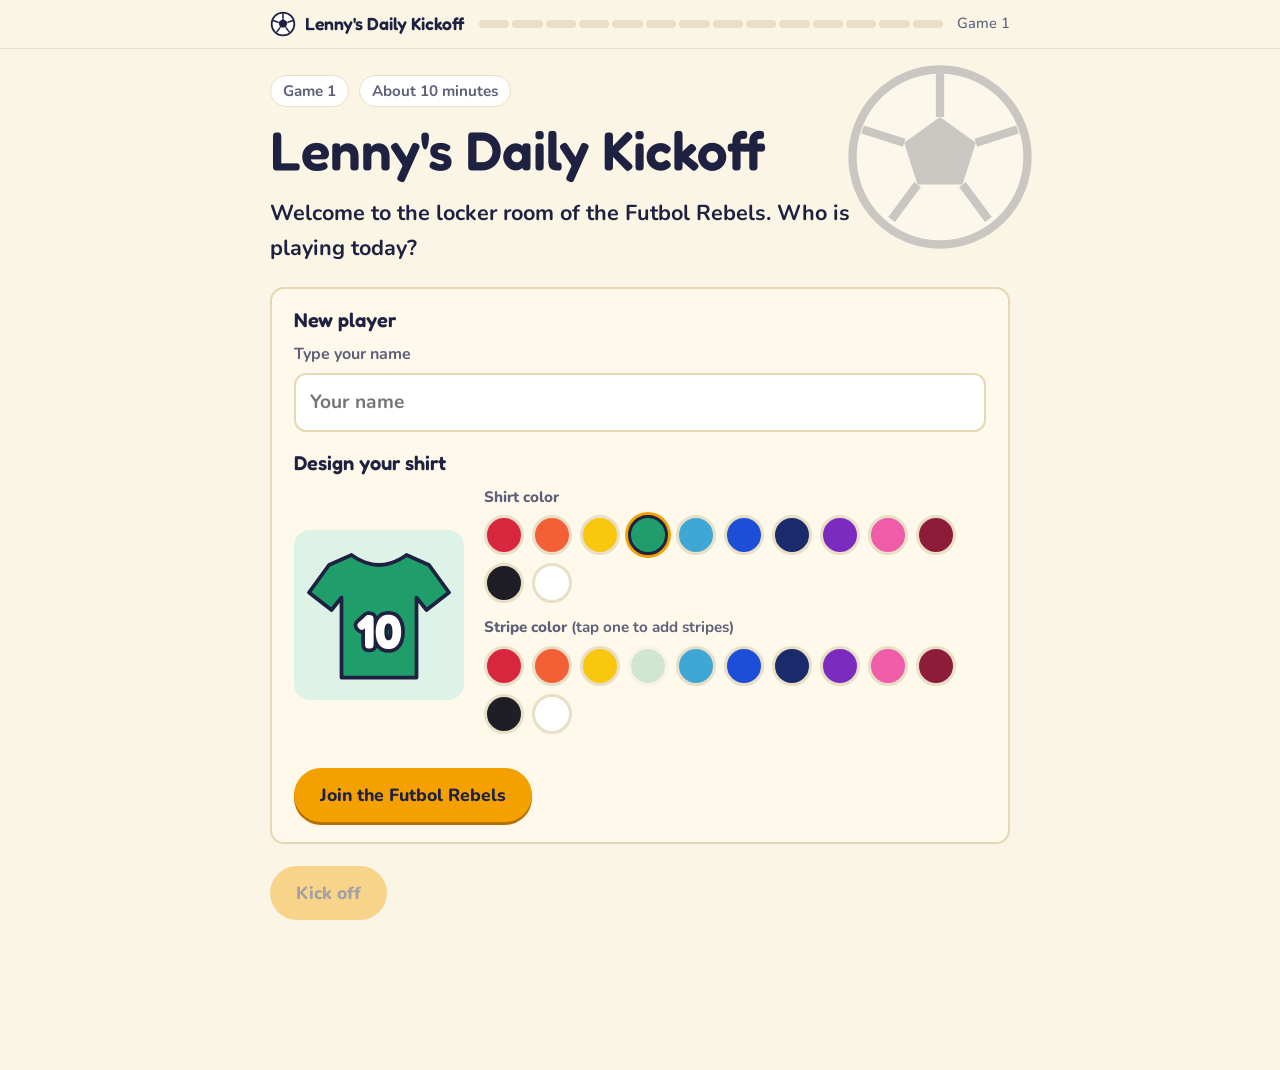
==== index.html @ 191c7d31 "Add Game 1 (The Great Elephant Test), the games list and the site address Co-Authored-By: Claude Fab" ====
<!DOCTYPE html>
<html lang="en">
<head>
<meta charset="utf-8">
<meta name="viewport" content="width=device-width, initial-scale=1">
<title>Lenny's Daily Kickoff #1 · The Great Elephant Test</title>
<!--
  Lenny's Daily Kickoff, Game #1.
  Built on The Daily Wow kit (https://github.com/raphacoh/daily-wow-kit), MIT License,
  Copyright (c) 2026 Raphael Cohen. The page engine (steps and progress, question renderer,
  tap-to-order task, number tasks, explain-it-back with a self-check fallback, results screen,
  password vault, points/levels/streak/badges, assistant chat and the AI backend switch) is
  adapted from template/edition-template.html: translated to English, left-to-right,
  one level, and reskinned for soccer.
-->
<link rel="preconnect" href="https://fonts.googleapis.com">
<link rel="stylesheet" href="https://fonts.googleapis.com/css2?family=Fredoka:wght@500;600;700&family=Nunito:wght@500;700;800&display=swap">
<style>
:root{
  --bg:#FBF5E6; --card:#FFFFFF; --card2:#FFF9EC; --ink:#1E2140; --muted:#5D6078;
  --sun:#F4A100; --sun-deep:#B86F00; --sun-soft:#FFE7B3;
  --nile:#167C8A; --nile-soft:#D6EEF1; --shadow:#6A4FB3; --shadow-soft:#E6DFF7;
  --sand:#E6D8B6; --line:#E9DFC6; --ok:#1F8A5B; --ok-soft:#DDF3E7; --bad:#C8452D; --bad-soft:#FBE3DE;
  --sky2:#EAF6FF; --pitch:#2E9E5B; --focus:#F4A100;
}
@media (prefers-color-scheme: dark){
  :root{
    --bg:#141930; --card:#1E2443; --card2:#252B4F; --ink:#F4EEDD; --muted:#B7BAD0;
    --sun:#FFB324; --sun-deep:#FFC757; --sun-soft:#4A3A12;
    --nile:#5BC7D4; --nile-soft:#173A44; --shadow:#B9A2F2; --shadow-soft:#302A52;
    --sand:#3B4268; --line:#343B62; --ok:#4FD08F; --ok-soft:#173A2C; --bad:#F2806F; --bad-soft:#4A2320;
    --sky2:#0F1B3A; --pitch:#3DBE74;
  }
}
*{box-sizing:border-box}
html{-webkit-text-size-adjust:100%}
body{margin:0;background:var(--bg);color:var(--ink);font-family:Nunito,"Trebuchet MS",Arial,sans-serif;font-size:19px;line-height:1.6;font-weight:500}
#app{overflow-x:hidden}
h1,h2,h3{font-family:Fredoka,Nunito,Arial,sans-serif;font-weight:600;line-height:1.15;text-wrap:balance;margin:0}
h1{font-size:clamp(2.2rem,7vw,3.4rem)}
h2{font-size:clamp(1.6rem,4.5vw,2.1rem)}
h3{font-size:1.25rem}
p{margin:0 0 1em}
.num{font-variant-numeric:tabular-nums}
.math{display:inline-block;font-variant-numeric:tabular-nums;white-space:nowrap;font-weight:800}
a{color:var(--nile)}
button{font:inherit;color:inherit;-webkit-tap-highlight-color:transparent}
button:focus-visible,input:focus-visible,textarea:focus-visible{outline:3px solid var(--focus);outline-offset:2px}
[hidden]{display:none!important}

/* top bar */
.topbar{position:sticky;top:0;z-index:10;background:color-mix(in srgb,var(--bg) 90%,transparent);backdrop-filter:blur(8px);border-bottom:1px solid var(--line)}
.topbar-in{max-width:780px;margin:0 auto;padding:10px 20px;display:flex;align-items:center;gap:14px}
.brand{display:flex;align-items:center;gap:9px;font-family:Fredoka,Nunito,sans-serif;font-weight:600;font-size:1.1rem;white-space:nowrap}
.brand svg{width:26px;height:26px;flex:none}
.progress{flex:1;display:grid;grid-template-columns:repeat(14,1fr);gap:3px}
.progress span{height:8px;border-radius:4px;background:var(--line);transition:background .3s}
.progress span.done{background:var(--pitch)}
.progress span.cur{background:var(--sun);box-shadow:0 0 0 2px var(--sun-soft)}
.who{font-size:.92rem;color:var(--muted);white-space:nowrap;display:flex;gap:7px;align-items:center}
.who b{color:var(--ink)}
.who .kit svg{display:block}
.statpill{display:inline-flex;align-items:center;gap:5px;background:var(--card);border:1px solid var(--line);border-radius:999px;padding:2px 9px;font-size:.85rem;white-space:nowrap;font-weight:800;color:var(--ink)}
.statpill svg{width:15px;height:15px}
@media (max-width:640px){.brand span.t{display:none}}

main{max-width:780px;margin:0 auto;padding:0 20px 130px}
.step{display:none;padding:26px 0 8px}
.step.shown{display:block;animation:rise .4s ease-out both}
@keyframes rise{from{opacity:.001;transform:translateY(12px)}to{opacity:1;transform:none}}
@media (prefers-reduced-motion:reduce){.step.shown{animation:none} *{transition:none!important}}

/* page marker */
.ch{display:flex;align-items:center;gap:10px;margin-bottom:10px;color:var(--muted);font-size:.95rem;font-weight:800;letter-spacing:.04em;text-transform:uppercase}
.ch .half{background:var(--ok-soft);color:var(--ok);border-radius:999px;padding:2px 12px;letter-spacing:.03em}
.ch .say{margin-left:auto}
.say{display:inline-flex;align-items:center;gap:7px;background:var(--card);border:2px solid var(--sand);border-radius:999px;padding:6px 14px;font-weight:800;font-size:.9rem;cursor:pointer;text-transform:none;letter-spacing:0;color:var(--ink)}
.say svg{width:18px;height:18px}
.say.on{border-color:var(--sun);background:var(--sun-soft)}

/* story */
.pic{border-radius:16px;overflow:hidden;border:2px solid var(--sand);margin:6px 0 18px;background:var(--sky2)}
.pic svg{display:block;width:100%;height:auto}
.story{font-size:1.5rem;line-height:1.55;font-weight:700;margin:0 0 .6em}
.story .big{font-family:Fredoka,Nunito,sans-serif;color:var(--sun-deep)}
.word{background:none;border:0;border-bottom:3px dotted var(--sun);padding:0;cursor:pointer;font-weight:inherit}
.nb{white-space:nowrap}
.defbox{display:none;background:var(--sun-soft);border-radius:12px;padding:10px 16px;margin:0 0 14px;font-size:1.05rem}
.defbox.show{display:block}
.lede{font-size:1.35rem;font-weight:700;max-width:30em;margin-top:14px}

/* hero */
.hero{position:relative}
.hero .deco{position:absolute;top:8px;right:-30px;width:200px;height:200px;opacity:.22;z-index:0;pointer-events:none}
.hero > *:not(.deco){position:relative;z-index:1}
.eyebrow{display:flex;gap:10px;align-items:center;color:var(--muted);font-size:.95rem;margin-bottom:12px;flex-wrap:wrap;font-weight:700}
.eyebrow .tag{background:var(--card);border:1px solid var(--line);border-radius:999px;padding:3px 12px}

/* cards & panels */
.panel{background:var(--card);border:1px solid var(--line);border-radius:14px;padding:20px 22px;margin:20px 0}
.panel.instrument{border:2px solid var(--sand);background:var(--card2)}
.panel h3{margin-bottom:10px}
.panel .cap{color:var(--muted);font-size:1rem;margin:0}
.aha{border-left:6px solid var(--sun);padding:6px 18px;margin:20px 0;font-size:1.15rem;font-weight:700}
.aha b{color:var(--sun-deep)}
.twocol{display:grid;grid-template-columns:1fr 1fr;gap:16px}
@media (max-width:640px){.twocol{grid-template-columns:1fr}}
.controls{display:flex;gap:14px;align-items:center;flex-wrap:wrap;margin-top:14px}
.controls label{display:flex;flex-direction:column;gap:6px;flex:1;min-width:180px;font-size:1rem;color:var(--muted);font-weight:700}
input[type=text],textarea{font:inherit;font-weight:700;padding:12px 14px;border:2px solid var(--sand);border-radius:12px;background:var(--card);color:var(--ink);width:100%;font-size:1.2rem}
input.numin{max-width:170px;text-align:center;font-family:Fredoka,Nunito,sans-serif;font-size:1.6rem;padding:8px 10px}
textarea{min-height:130px;resize:vertical;line-height:1.5}
.readout{font-size:1.05rem;background:var(--card);border:1px solid var(--line);border-radius:10px;padding:10px 14px;display:inline-flex;gap:8px;align-items:baseline;font-weight:700}
.readout b{font-family:Fredoka,Nunito,sans-serif;font-size:1.6rem;color:var(--sun-deep)}
.seg{display:inline-flex;border:2px solid var(--sand);border-radius:999px;overflow:hidden}
.seg button{background:transparent;border:0;padding:10px 18px;cursor:pointer;font-weight:800}
.seg button.on{background:var(--ink);color:var(--bg)}

.btn{display:inline-flex;align-items:center;gap:8px;background:var(--sun);color:#1E2140;border:0;border-radius:999px;padding:13px 26px;font-weight:800;font-size:1.1rem;cursor:pointer;box-shadow:0 3px 0 var(--sun-deep);transition:transform .08s}
.btn:active{transform:translateY(2px);box-shadow:0 1px 0 var(--sun-deep)}
.btn:disabled{opacity:.4;cursor:not-allowed;box-shadow:none}
.btn.ghost{background:transparent;color:var(--ink);border:2px solid var(--sand);box-shadow:none}
.btn.small{padding:9px 16px;font-size:1rem}
.next{margin:22px 0 12px;display:flex;gap:12px;align-items:center;flex-wrap:wrap}
.next .hintline{color:var(--muted);font-size:.95rem;font-weight:700}

/* players */
.tracks{display:grid;grid-template-columns:1fr 1fr;gap:14px;margin:14px 0}
@media (max-width:560px){.tracks{grid-template-columns:1fr}}
.track{border:3px solid var(--line);background:var(--card);border-radius:16px;padding:12px 16px;cursor:pointer;text-align:left;display:flex;gap:14px;align-items:center;transition:border-color .2s,transform .1s}
.track.on{border-color:var(--pitch)}
.track small{display:block;color:var(--muted);font-weight:700}
.kitlab{display:grid;grid-template-columns:170px 1fr;gap:20px;align-items:center}
@media (max-width:560px){.kitlab{grid-template-columns:1fr;justify-items:center}}
.kitprev{display:grid;place-items:center;background:var(--ok-soft);border-radius:16px;padding:10px}
.swatches{display:flex;gap:8px;flex-wrap:wrap;margin:6px 0 12px}
.sw{width:40px;height:40px;border-radius:50%;border:3px solid var(--line);cursor:pointer;padding:0}
.sw.on{border-color:var(--ink);box-shadow:0 0 0 3px var(--sun)}
.sw:disabled{opacity:.2;cursor:not-allowed}
.swhint{font-weight:700}
.swlabel{font-size:.95rem;color:var(--muted);font-weight:800}

/* quiz */
.q{margin:18px 0;padding:18px 20px;border:1px solid var(--line);border-radius:14px;background:var(--card)}
.q .qt{font-weight:800;font-size:1.2rem;margin-bottom:12px;line-height:1.4}
.q .opts{display:grid;gap:8px}
.q .opt{text-align:left;background:var(--card2);border:2px solid var(--line);border-radius:12px;padding:12px 14px;cursor:pointer;display:flex;gap:12px;align-items:center;font-weight:700;font-size:1.1rem}
.q .opt .k{width:30px;height:30px;border-radius:50%;border:2px solid var(--sand);display:grid;place-items:center;font-size:.9rem;flex:none;font-weight:800}
.q.locked .opt{cursor:default}
.q .opt:disabled{opacity:.75;cursor:default}
.q .opt.right{border-color:var(--ok);background:var(--ok-soft)} .q .opt.right .k{background:var(--ok);border-color:var(--ok);color:#fff}
.q .opt.wrong{border-color:var(--bad);background:var(--bad-soft)} .q .opt.wrong .k{background:var(--bad);border-color:var(--bad);color:#fff}
.fb{margin-top:12px;padding:12px 14px;border-radius:12px;background:var(--sun-soft);display:none;font-weight:700}
.fb.show{display:block}
.qc-label{font-size:.85rem;letter-spacing:.06em;color:var(--muted);margin-bottom:6px;font-weight:800;text-transform:uppercase}
.golden{border:2px dashed var(--sun);background:linear-gradient(180deg,var(--sun-soft),var(--card))}
.ninoSay{display:flex;gap:10px;align-items:flex-start}
.ninoSay .av{flex:none;line-height:0}
.board{display:flex;gap:8px;align-items:center;flex-wrap:wrap;margin:6px 0 4px}
.board .dot{width:34px;height:34px;border-radius:50%;border:3px solid var(--line);display:grid;place-items:center;font-weight:800;font-size:.9rem;color:var(--muted);background:var(--card)}
.board .dot.goal{background:var(--ok);border-color:var(--ok);color:#fff}
.board .dot.miss{background:var(--bad-soft);border-color:var(--bad);color:var(--bad)}
.board .dot.star{border-style:dashed;border-color:var(--sun)}
.board .dot.star.goal{background:var(--sun);border-style:solid;color:#1E2140}
.board .lbl{font-weight:800;color:var(--muted);font-size:.9rem;margin-right:4px}
.stack{font-family:Fredoka,Nunito,sans-serif;font-size:1.9rem;line-height:1.25;display:inline-grid;text-align:right;margin:4px 18px 4px 0;font-variant-numeric:tabular-nums}
.stack .bar{border-top:3px solid var(--ink);margin-top:2px;height:6px}

/* ordering */
.order{display:grid;gap:8px}
.order .card{background:var(--card2);border:2px solid var(--line);border-radius:12px;padding:12px 14px;cursor:pointer;display:flex;gap:12px;align-items:center;text-align:left;font-weight:700;font-size:1.1rem}
.order .card .n{width:32px;height:32px;border-radius:50%;background:var(--line);display:grid;place-items:center;font-weight:800;flex:none}
.order .card.picked{border-color:var(--sun);background:var(--sun-soft)} .order .card.picked .n{background:var(--sun);color:#1E2140}
.order .card.ok{border-color:var(--ok)} .order .card.ok .n{background:var(--ok);color:#fff}
.order .card.ko{border-color:var(--bad)} .order .card.ko .n{background:var(--bad);color:#fff}

/* results */
.score{display:flex;gap:22px;align-items:center;flex-wrap:wrap}
.ring{width:150px;height:150px;border-radius:50%;display:grid;place-items:center;background:conic-gradient(var(--pitch) calc(var(--p)*1%),var(--line) 0);position:relative;flex:none}
.ring::after{content:"";position:absolute;inset:14px;border-radius:50%;background:var(--card)}
.ring b{position:relative;z-index:1;font-family:Fredoka,Nunito,sans-serif;font-size:2.6rem;line-height:1;text-align:center}
.ring b small{display:block;font-size:.85rem;font-family:Nunito,sans-serif;color:var(--muted)}
.stars{font-size:1.7rem;letter-spacing:.1em;color:var(--sun)}
.stars .off{color:var(--line)}
.small{font-size:.95rem;color:var(--muted);font-weight:700}
details.src{margin-top:30px;color:var(--muted);font-size:.92rem}
details.src summary{cursor:pointer;font-weight:800}
.chk{display:flex;gap:12px;align-items:flex-start;margin:10px 0;cursor:pointer;font-weight:700}
.chk input{width:26px;height:26px;margin-top:2px;accent-color:var(--sun);flex:none}
.pill-ok{color:var(--ok);font-weight:800}
.pill-bad{color:var(--bad);font-weight:800}
.toast{position:fixed;bottom:22px;left:50%;transform:translateX(-50%);background:var(--ink);color:var(--bg);padding:10px 18px;border-radius:999px;opacity:0;transition:opacity .3s;pointer-events:none;z-index:40;font-weight:800}
.toast.show{opacity:1}

/* game layer */
.xpbar{height:12px;background:var(--line);border-radius:6px;overflow:hidden;margin-top:8px}
.xpbar i{display:block;height:100%;background:var(--pitch);width:0;transition:width 1s ease-out}
.badges{display:flex;gap:10px;flex-wrap:wrap;margin-top:10px}
.badge{display:inline-flex;align-items:center;gap:8px;background:var(--sun-soft);border-radius:999px;padding:6px 14px 6px 8px;font-weight:800}
.badge .dot{width:28px;height:28px;border-radius:50%;background:var(--sun);display:grid;place-items:center;color:#1E2140;font-family:Fredoka,sans-serif;font-size:.95rem}
.badge.new{outline:2px solid var(--sun)}
.vault{position:relative;border:3px dashed var(--sand);border-radius:16px;padding:22px;text-align:center;margin:22px 0;background:var(--card2)}
.vault.open{border-style:solid;border-color:var(--sun);background:linear-gradient(180deg,var(--sun-soft),var(--card2))}
.vault .lock{line-height:1}
.vault .lock svg{width:46px;height:46px}
.vault .pw{font-family:Fredoka,Nunito,sans-serif;font-weight:700;font-size:clamp(1.7rem,6vw,2.6rem);letter-spacing:.02em;color:var(--sun-deep);margin:8px 0 4px;user-select:all;-webkit-user-select:all}
.vault .todo{display:inline-block;text-align:left;margin-top:8px;font-weight:700}
.vault .todo span{display:block}
.vault .todo .ok{color:var(--ok)} .vault .todo .no{color:var(--bad)}

/* helper chat: El Nino */
.fab{position:fixed;right:18px;bottom:18px;z-index:30;display:flex;align-items:center;gap:10px;background:var(--ink);color:var(--bg);border:0;border-radius:999px;padding:8px 18px 8px 8px;font-weight:800;font-size:1rem;cursor:pointer;box-shadow:0 6px 20px rgba(0,0,0,.18)}
.fab .av{line-height:0}
.chat{position:fixed;right:14px;bottom:14px;z-index:31;width:min(430px,calc(100vw - 28px));height:min(620px,calc(100vh - 28px));background:var(--card);border:1px solid var(--line);border-radius:18px;box-shadow:0 14px 40px rgba(0,0,0,.22);display:none;flex-direction:column;overflow:hidden}
.chat.open{display:flex}
.chat header{display:flex;align-items:center;gap:12px;padding:12px 14px;background:var(--sun-soft);border-bottom:1px solid var(--line)}
.chat header .av{line-height:0;flex:none}
.chat header b{display:block;font-family:Fredoka,sans-serif;font-weight:600;font-size:1.15rem}
.chat header small{color:var(--muted);font-weight:700}
.chat header .x{margin-left:auto;background:transparent;border:0;font-size:1.7rem;cursor:pointer;color:var(--muted);line-height:1;padding:4px 10px}
.msgs{flex:1;overflow-y:auto;padding:14px;display:flex;flex-direction:column;gap:10px}
.msg{max-width:88%;padding:10px 14px;border-radius:14px;line-height:1.5;font-size:1.05rem;font-weight:700}
.msg.bot{background:var(--card2);border:1px solid var(--line);align-self:flex-start;border-top-left-radius:4px}
.msg.me{background:var(--ok-soft);align-self:flex-end;border-top-right-radius:4px}
.msg.sys{background:transparent;color:var(--muted);font-size:.92rem;align-self:center;text-align:center}
.chips{display:flex;gap:6px;flex-wrap:wrap;padding:0 14px 8px}
.chips button{background:var(--card);border:1px solid var(--sand);border-radius:999px;padding:6px 12px;font-size:.9rem;cursor:pointer;font-weight:700}
.composer{display:flex;gap:8px;padding:10px 12px;border-top:1px solid var(--line);align-items:flex-end}
.composer textarea{min-height:48px;max-height:120px;padding:10px 12px;border-radius:12px;resize:none;font-size:1.05rem}
.composer .send{background:var(--sun);border:0;border-radius:12px;width:48px;height:48px;cursor:pointer;display:grid;place-items:center;flex:none;box-shadow:0 2px 0 var(--sun-deep)}
.composer .send:disabled{opacity:.4;box-shadow:none}
.composer .send svg{width:22px;height:22px}
.typing{display:inline-flex;gap:4px;align-items:center}
.typing i{width:6px;height:6px;border-radius:50%;background:var(--muted);animation:blink 1.2s infinite}
.typing i:nth-child(2){animation-delay:.2s}.typing i:nth-child(3){animation-delay:.4s}
@keyframes blink{50%{opacity:.2}}
@media (max-width:640px){.fab span.lbl{display:none}.fab{padding:8px}}
.pop{animation:pop .35s ease-out both}
@keyframes pop{from{opacity:0;transform:translateY(-8px)}to{opacity:1;transform:none}}
</style>
</head>
<body>
<div id="app">
<header class="topbar"><div class="topbar-in">
  <div class="brand"><svg viewBox="0 0 24 24" aria-hidden="true"><circle cx="12" cy="12" r="10.5" fill="#fff" stroke="#1E2140" stroke-width="1.6"/><path d="M12 7.2l4.3 3.1-1.6 5h-5.4l-1.6-5z" fill="#1E2140"/><path d="M12 7.2V2M16.3 10.3l5-1.6M14.7 15.3l3.1 4.2M9.3 15.3l-3.1 4.2M7.7 10.3l-5-1.6" stroke="#1E2140" stroke-width="1.4"/></svg><span class="t">Lenny's Daily Kickoff</span></div>
  <div class="progress" id="progress" aria-hidden="true"></div>
  <div class="who" id="who">Game 1</div>
</div></header>

<main>

<!-- 0 · LOCKER ROOM (player and shirt) -->
<section class="step hero shown" data-step="0">
  <svg class="deco" viewBox="0 0 24 24" aria-hidden="true"><circle cx="12" cy="12" r="10.5" fill="#fff" stroke="#1E2140" stroke-width="1"/><path d="M12 7.2l4.3 3.1-1.6 5h-5.4l-1.6-5z" fill="#1E2140"/><path d="M12 7.2V2M16.3 10.3l5-1.6M14.7 15.3l3.1 4.2M9.3 15.3l-3.1 4.2M7.7 10.3l-5-1.6" stroke="#1E2140" stroke-width="1"/></svg>
  <div class="eyebrow"><span class="tag">Game 1</span><span class="tag">About 10 minutes</span></div>
  <h1>Lenny's Daily Kickoff</h1>
  <p class="lede">Welcome to the locker room of the <b>Futbol Rebels</b>. Who is playing today?</p>

  <div id="playerBox" hidden>
    <div class="tracks" id="playerList"></div>
    <button class="btn ghost small" id="addBtn" onclick="showNewPlayer()">Add a new player</button>
  </div>

  <div class="panel instrument" id="newPlayer" hidden>
    <h3>New player</h3>
    <div class="controls" style="margin-top:0">
      <label>Type your name
        <input type="text" id="pName" maxlength="14" autocomplete="off" autocapitalize="words" spellcheck="false" placeholder="Your name" data-enter="joinBtn">
      </label>
    </div>
    <h3 style="margin-top:20px">Design your shirt</h3>
    <div class="kitlab">
      <div class="kitprev" id="kitPrev"></div>
      <div>
        <div class="swlabel">Shirt color</div>
        <div class="swatches" id="swA"></div>
        <div class="swlabel">Stripe color <span class="swhint" id="swBHint"></span></div>
        <div class="swatches" id="swB"></div>
      </div>
    </div>
    <div class="next" style="margin-bottom:0">
      <button class="btn" id="joinBtn" onclick="createPlayer()">Join the Futbol Rebels</button>
      <span class="hintline" id="joinMsg"></span>
    </div>
  </div>

  <div class="next">
    <button class="btn" id="startBtn" disabled onclick="startGame()">Kick off</button>
  </div>
</section>

<!-- 1 · KICKOFF -->
<section class="step" data-step="1">
  <div class="ch"><span>Page 1 of 14</span><span class="half">Kickoff</span><button class="say" hidden onclick="sayPage(this)"></button></div>
  <h1>The Great Elephant Test</h1>
  <p class="lede story">A giant new bridge. A nervous city. And one man with a LOT of elephants. This really happened, right here in Brooklyn.</p>
  <div class="panel instrument">
    <h3>Before we start: take a guess!</h3>
    <p class="cap">How many elephants do you think walked across the Brooklyn Bridge in one night?</p>
    <div class="controls">
      <input class="numin" type="text" inputmode="numeric" pattern="[0-9]*" maxlength="4" id="guessIn" placeholder="?" aria-label="My guess" data-enter="guessBtn">
      <button class="btn small" id="guessBtn" onclick="lockGuess()">Lock in my guess</button>
    </div>
    <p class="cap" id="guessMsg" style="margin-top:12px"></p>
  </div>
  <div class="next"><button class="btn" id="next1" disabled onclick="next()">Next</button></div>
</section>

<!-- 2 -->
<section class="step" data-step="2">
  <div class="ch"><span>Page 2 of 14</span><span class="half">First half</span><button class="say" hidden onclick="sayPage(this)"></button></div>
  <div class="pic" data-scene="ferry"></div>
  <p class="story">A long time ago, there was NO bridge between Brooklyn and Manhattan. To cross the river, you had to take a boat. Every. Single. Time.</p>
  <div class="next"><button class="btn ghost small" onclick="back()">Back</button><button class="btn" onclick="next()">Next</button></div>
</section>

<!-- 3 -->
<section class="step" data-step="3">
  <div class="ch"><span>Page 3 of 14</span><span class="half">First half</span><button class="say" hidden onclick="sayPage(this)"></button></div>
  <div class="pic" data-scene="bridge"></div>
  <p class="story">So builders made the Brooklyn Bridge. It took 14 years! When it opened in 1883, it was the longest bridge of its kind in the whole world.</p>
  <div class="next"><button class="btn ghost small" onclick="back()">Back</button><button class="btn" onclick="next()">Next</button></div>
</section>

<!-- 4 · TOY: build a cable -->
<section class="step" data-step="4">
  <div class="ch"><span>Page 4 of 14</span><span class="half">First half</span><button class="say" hidden onclick="sayPage(this)"></button></div>
  <p class="story">Here is the trick. The road HANGS from four giant <span class="nb"><button class="word" data-def="Super thick ropes made of metal.">cables</button>.</span> Each cable is made of more than 5,000 thin steel wires squeezed together. One wire is wimpy. Thousands are mighty!</p>
  <div class="defbox"></div>
  <div class="panel instrument">
    <h3>Your turn: build a cable</h3>
    <p class="cap">Tap the button to squeeze in more wires. Count by thousands!</p>
    <div class="pic" id="cablePic" style="margin:12px 0 0"></div>
    <div class="controls">
      <button class="btn small" id="wireBtn" onclick="addWires()">Add 1,000 wires</button>
      <div class="readout">Wires: <b class="num" id="wireOut">1</b></div>
    </div>
    <p class="cap" id="wireMsg" style="margin-top:12px">One wire. Pretty wimpy.</p>
  </div>
  <div class="next"><button class="btn ghost small" onclick="back()">Back</button><button class="btn" id="next4" disabled onclick="next()">Next</button><span class="hintline" id="hint4">Build the cable first.</span></div>
</section>

<!-- 5 -->
<section class="step" data-step="5">
  <div class="ch"><span>Page 5 of 14</span><span class="half">First half</span><button class="say" hidden onclick="sayPage(this)"></button></div>
  <div class="pic" data-scene="worry"></div>
  <p class="story">But lots of people were nervous. The bridge was SO big and SO new. Would it really hold? Nobody wanted to find out the hard way.</p>
  <div class="next"><button class="btn ghost small" onclick="back()">Back</button><button class="btn" onclick="next()">Next</button></div>
</section>

<!-- 6 -->
<section class="step" data-step="6">
  <div class="ch"><span>Page 6 of 14</span><span class="half">First half</span><button class="say" hidden onclick="sayPage(this)"></button></div>
  <div class="pic" data-scene="barnum"></div>
  <p class="story">Then a <button class="word" data-def="A traveling show with acrobats and clowns. Back then, it had animals too.">circus</button> man named P. T. Barnum had a wild idea. He would show everyone the bridge was strong... by walking his elephants across it!</p>
  <div class="defbox"></div>
  <div class="next"><button class="btn ghost small" onclick="back()">Back</button><button class="btn" onclick="next()">Next</button></div>
</section>

<!-- 7 · HALFTIME RIDDLE -->
<section class="step" data-step="7">
  <div class="ch"><span>Page 7 of 14</span><span class="half">Halftime riddle</span><button class="say" hidden onclick="sayPage(this)"></button></div>
  <div class="panel instrument">
    <div class="ninoSay"><span class="av" data-nino="72"></span>
      <div><h3>Halftime! El Niño has a riddle for you.</h3>
      <p class="story" style="margin-top:8px">What is as big as an elephant, but weighs nothing at all?</p></div>
    </div>
    <div class="controls">
      <label>Type your answer
        <input type="text" id="riddleIn" maxlength="30" autocomplete="off" autocapitalize="off" spellcheck="false" placeholder="It is..." data-enter="riddleBtn">
      </label>
      <button class="btn small" id="riddleBtn" onclick="checkRiddle()">Check</button>
    </div>
    <div class="fb" id="riddleFb"></div>
  </div>
  <div class="next"><button class="btn ghost small" onclick="back()">Back</button><button class="btn" id="next7" disabled onclick="next()">Second half</button><span class="hintline" id="hint7">Try the riddle first.</span></div>
</section>

<!-- 8 -->
<section class="step" data-step="8">
  <div class="ch"><span>Page 8 of 14</span><span class="half">Second half</span><button class="say" hidden onclick="sayPage(this)"></button></div>
  <div class="pic" data-scene="parade"></div>
  <p class="story">One night in May 1884, the parade began. <span class="big">21 elephants and 17 camels</span> marched from Manhattan to Brooklyn. People stopped and stared.</p>
  <p class="aha" id="guessBack"></p>
  <div class="q">
    <div class="qc-label">Quick check · type it</div>
    <div class="qt">21 elephants and 17 camels. How many animals is that altogether?</div>
    <div class="controls" style="margin-top:0">
      <span class="math" style="font-size:1.5rem">21 + 17 =</span>
      <input class="numin" type="text" inputmode="numeric" pattern="[0-9]*" maxlength="4" id="qcIn" placeholder="?" aria-label="21 plus 17" data-enter="qcBtn">
      <button class="btn small" id="qcBtn" onclick="checkQC()">Check</button>
    </div>
    <div class="fb" id="qcFb"></div>
  </div>
  <div class="next"><button class="btn ghost small" onclick="back()">Back</button><button class="btn" id="next8" disabled onclick="next()">Next</button><span class="hintline" id="hint8">Answer the quick check first.</span></div>
</section>

<!-- 9 -->
<section class="step" data-step="9">
  <div class="ch"><span>Page 9 of 14</span><span class="half">Second half</span><button class="say" hidden onclick="sayPage(this)"></button></div>
  <div class="pic" data-scene="jumbo"></div>
  <p class="story">At the very back walked Jumbo, the most famous elephant in the world. He weighed more than 6 <span class="nb"><button class="word" data-def="A ton is 2,000 pounds. That is about as heavy as a small car.">tons</button>.</span> That is heavier than three cars!</p>
  <div class="defbox"></div>
  <div class="next"><button class="btn ghost small" onclick="back()">Back</button><button class="btn" onclick="next()">Next</button></div>
</section>

<!-- 10 · TOY: send the parade -->
<section class="step" data-step="10">
  <div class="ch"><span>Page 10 of 14</span><span class="half">Second half</span><button class="say" hidden onclick="sayPage(this)"></button></div>
  <p class="story">Your turn! Send the parade across the bridge. Keep your eye on the wobble meter.</p>
  <div class="panel instrument">
    <div class="pic" id="paradePic" style="margin:0"></div>
    <div class="controls">
      <button class="btn small" id="sendBtn" onclick="sendElephants()">Send 3 elephants</button>
      <div class="readout">On the bridge: <b class="num" id="sentOut">0</b></div>
      <div class="readout">Wobbles: <b class="num">0</b></div>
    </div>
    <p class="cap" id="sendMsg" style="margin-top:12px">Count by threes as they go: 3, 6, 9...</p>
  </div>
  <div class="next"><button class="btn ghost small" onclick="back()">Back</button><button class="btn" id="next10" disabled onclick="next()">Next</button><span class="hintline" id="hint10">Send all 21 elephants first.</span></div>
</section>

<!-- 11 -->
<section class="step" data-step="11">
  <div class="ch"><span>Page 11 of 14</span><span class="half">Second half</span><button class="say" hidden onclick="sayPage(this)"></button></div>
  <div class="pic" data-scene="cheer"></div>
  <p class="story">The bridge did not budge. People felt a lot better about crossing it. And Barnum? Now everybody was talking about his circus. Pretty sneaky.</p>
  <div class="next"><button class="btn ghost small" onclick="back()">Back</button><button class="btn" onclick="next()">Next</button></div>
</section>

<!-- 12 · SPOT IT -->
<section class="step" data-step="12">
  <div class="ch"><span>Page 12 of 14</span><span class="half">Second half</span><button class="say" hidden onclick="sayPage(this)"></button></div>
  <div class="pic" data-scene="today"></div>
  <p class="story"><span class="big">Spot it in Brooklyn!</span> Next time you see the Brooklyn Bridge, find the two stone towers and the cables swooping down. They have held up the road for more than 140 years.</p>
  <div class="panel"><p class="story" style="margin:0;font-size:1.25rem">Bonus fact: The first person to ride across was Emily Roebling, who helped build the bridge. She had a rooster on her lap!</p></div>
  <div class="next"><button class="btn ghost small" onclick="back()">Back</button><button class="btn" onclick="next()">To the penalty shootout</button></div>
</section>

<!-- 13 · PENALTY SHOOTOUT -->
<section class="step" data-step="13">
  <div class="ch"><span>Page 13 of 14</span><span class="half">Penalty shootout</span></div>
  <h2>Five shots. Take your time.</h2>
  <p>Miss one? You get a hint and one rebound. Then there is a Golden Goal for extra brave players.</p>
  <div class="board" id="board" aria-label="Scoreboard"></div>

  <div class="q" id="shot1"></div>
  <div class="q" id="shot2"></div>

  <div class="q" id="shot3">
    <div class="qc-label">Shot 3 of 5 · tap in order</div>
    <div class="qt">What happened first? Tap the cards in order, from first to last. (Tap a card again to undo.)</div>
    <div class="order" id="order"></div>
    <div class="controls" style="margin-top:12px">
      <button class="btn small" id="orderCheck" onclick="checkOrder()" disabled>Shoot!</button>
      <button class="btn small ghost" id="orderReset" onclick="resetOrder()">Start over</button>
    </div>
    <div class="fb" id="orderFb"></div>
  </div>

  <div class="q" id="shot4">
    <div class="qc-label">Shot 4 of 5 · type it</div>
    <div class="qt">The tower tops are about 276 feet above the water. The road is 135 feet above the water. How many feet higher are the tower tops than the road?</div>
    <div class="controls" style="margin-top:0">
      <span class="stack" aria-hidden="true"><span>276</span><span>&minus; 135</span><span class="bar"></span></span>
      <input class="numin" type="text" inputmode="numeric" pattern="[0-9]*" maxlength="5" id="mathIn" placeholder="?" aria-label="276 minus 135" data-enter="mathBtn">
      <button class="btn small" id="mathBtn" onclick="checkMath()">Shoot!</button>
    </div>
    <div class="fb" id="mathFb"></div>
  </div>

  <div class="q" id="shot5">
    <div class="qc-label">Shot 5 of 5 · type or talk</div>
    <div class="qt">You are the coach! Tell your team: How does the Brooklyn Bridge hold up the road? And why did the elephants walk across?</div>
    <textarea id="coachIn" placeholder="The road hangs from..." autocapitalize="sentences"></textarea>
    <p class="small" style="margin:8px 0 0">Tip: want to talk instead of type? Tap the microphone on the iPad keyboard.</p>
    <div class="controls"><button class="btn small" id="coachBtn" onclick="gradeCoach()">Send it to El Niño</button></div>
    <div class="fb" id="coachFb"></div>
  </div>

  <div class="q golden" id="golden">
    <div class="qc-label">Golden Goal · extra hard · you can skip it</div>
    <div class="qt">Jumbo weighed about 6 tons. Imagine 6 elephants as heavy as Jumbo. How many tons is that altogether?</div>
    <div class="controls" style="margin-top:0">
      <span class="math" style="font-size:1.6rem">6 &times; 6 =</span>
      <input class="numin" type="text" inputmode="numeric" pattern="[0-9]*" maxlength="4" id="goldIn" placeholder="?" aria-label="6 times 6" data-enter="goldBtn">
      <button class="btn small" id="goldBtn" onclick="checkGolden()">Shoot!</button>
    </div>
    <div class="fb" id="goldFb"></div>
  </div>

  <div class="next"><button class="btn ghost small" onclick="back()">Back to the story</button><button class="btn" id="finishBtn" onclick="finish()">Final whistle</button></div>
</section>

<!-- 14 · FINAL WHISTLE -->
<section class="step" data-step="14">
  <div class="ch"><span>Page 14 of 14</span><span class="half">Final whistle</span></div>
  <h2 id="resTitle">Full time!</h2>
  <div class="panel">
    <div class="score">
      <div class="ring" id="ring" style="--p:0"><b><span class="num" id="ringTxt">0</span><small>goals today</small></b></div>
      <div style="flex:1;min-width:220px">
        <p id="resLine" style="font-size:1.2rem;font-weight:800;margin-bottom:.4em"></p>
        <p class="small" id="resDetail" style="margin:0"></p>
      </div>
    </div>
  </div>

  <div class="vault" id="vault">
    <div class="lock" id="vaultLock" aria-hidden="true"></div>
    <h3 id="vaultTitle">Today's secret passcode</h3>
    <div id="vaultBody"></div>
  </div>

  <div class="twocol">
    <div class="panel">
      <h3>My league</h3>
      <p style="margin:0;font-weight:800" id="leagueLine"></p>
      <div class="xpbar"><i id="leagueBar"></i></div>
      <p class="small" id="leagueNext" style="margin:6px 0 0"></p>
    </div>
    <div class="panel">
      <h3>My streak</h3>
      <p style="margin:0;font-weight:800" id="streakLine"></p>
      <p class="small" id="streakNext" style="margin:6px 0 0"></p>
    </div>
  </div>

  <div class="panel">
    <h3>Badges I won today</h3>
    <div class="badges" id="badges"></div>
    <p class="small" id="badgeNone" style="margin:8px 0 0"></p>
  </div>

  <div class="panel">
    <h3>My guess and the real number</h3>
    <p id="resGuess" style="margin:0;font-weight:700"></p>
  </div>

  <div class="panel">
    <h3>3 things to tell at dinner</h3>
    <p style="margin:0;font-weight:700">1. 21 elephants and 17 camels once walked across the Brooklyn Bridge to show it was strong.<br>
    2. The road hangs from four cables, and each cable has more than 5,000 steel wires.<br>
    3. The first person to ride across was Emily Roebling. She had a rooster on her lap!</p>
  </div>

  <div class="controls">
    <button class="btn" onclick="copyResults()">Copy my result for Dad</button>
    <button class="btn ghost small" onclick="goTo(13)">Back to the shootout</button>
    <button class="btn ghost small" onclick="restart()">Play again</button>
  </div>

  <details class="src"><summary>For grown-ups: sources and accuracy</summary>
    <p style="margin-top:10px">The parade took place on the night of May 17, 1884, about a year after the bridge opened on May 24, 1883. Contemporary reports list 21 elephants, 7 camels and 10 dromedaries, which later accounts shorten to 17 camels. Most accounts put Jumbo at the rear of the line; a few say he led it. Jumbo's weight is usually given as 6 to 6.5 tons.</p>
    <p>The story leaves out why New Yorkers were nervous: a week after the opening, a rumor that the bridge was collapsing caused a crowd panic on the stairs and 12 people died. Barnum had offered the elephant walk before the opening and was turned down; the 1884 walk was also publicity for his circus.</p>
    <p>Numbers used: construction 1869 to 1883 (14 years); tower tops 276.5 feet above high water and 135 feet of clearance at mid-span (the shot uses 276 and 135); four main cables, about 15.75 inches thick, each with more than 5,000 wires (5,434 is the usual count, and sources vary). The cables were designed to be about six times stronger than needed, later judged closer to four times because a supplier slipped in poor wire. The cable toy shows the idea, not real strength figures.</p>
    <p>Sources: <a href="https://www.history.com/articles/brooklyn-bridge-elephant-procession-p-t-barnum-jumbo-1884" target="_blank" rel="noopener">History.com on the elephant walk</a>; <a href="https://www.bkwaterfronthistory.org/?p=88" target="_blank" rel="noopener">Brooklyn Waterfront History</a>; <a href="https://www.asce.org/about-civil-engineering/history-and-heritage/historic-landmarks/brooklyn-bridge" target="_blank" rel="noopener">American Society of Civil Engineers</a>; <a href="https://en.wikipedia.org/wiki/Jumbo" target="_blank" rel="noopener">Wikipedia on Jumbo</a>; <a href="https://savingplaces.org/stories/emily-warren-roebling-cornerstone-construction-brooklyn-bridge" target="_blank" rel="noopener">National Trust on Emily Roebling</a>.</p>
    <p>Progress (players, goals, streaks) is saved in this browser on this device.</p>
  </details>
</section>

</main>

<button class="fab" id="fab" hidden onclick="openChat()" aria-label="Ask El Niño"><span class="av" data-nino="38"></span><span class="lbl">Stuck? Ask El Niño</span></button>
<section class="chat" id="chat" aria-label="Chat with El Niño">
  <header>
    <span class="av" data-nino="44"></span>
    <div><b>El Niño</b><small>Number-one helper of the Futbol Rebels</small></div>
    <button class="x" onclick="closeChat()" aria-label="Close">&times;</button>
  </header>
  <div class="msgs" id="msgs"></div>
  <div class="chips" id="chips"></div>
  <div class="composer">
    <textarea id="chatIn" rows="1" placeholder="Ask me anything about today's story"></textarea>
    <button class="send" id="chatSend" onclick="sendChat()" aria-label="Send"><svg viewBox="0 0 24 24" fill="none" stroke="#1E2140" stroke-width="2.4" stroke-linecap="round" stroke-linejoin="round"><path d="M4 12h15M13 6l6 6-6 6"/></svg></button>
  </div>
</section>
</div>
<div class="toast" id="toast"></div>

<script>
/* ---------- edition data ---------- */
const EDITION = { n:1, code:'LDK-001', date:'2026-11-16', week:'2026-W47', title:'The Great Elephant Test' };
const CLUB = 'Futbol Rebels';
const PW_ENC = 'c3RuYWhwZWxFIGduaWVvdHBpVCBlbk8teXRuZXdU'; // base64 of the reversed passcode (same scheme as the kit)
const REAL_ELEPHANTS = 21;
const PAGES = 14;
const LEAGUES = [[0,'Bed-Stuy Block League'],[25,'Brooklyn League'],[75,'New York City League'],[150,'New York State League'],[300,'USA League'],[500,'World League'],[800,'Legends League']];
const STREAK_BADGES = {3:'Hat Trick',7:'Captain',14:'Unbeaten Run',30:'MVP'};
const IN_CLAUDE = !!(window.claude && typeof window.claude.use==='function');   // opened inside Claude vs. a plain web page

/* ---------- state ---------- */
const S = { pid:null, step:0, guess:null, wires:1, sent:0, riddle:{tries:0,done:false,ok:false}, qc:{tries:0,done:false},
  shots:{}, order:[], orderLocked:false, coach:{graded:false,stars:0,text:'',offTopic:0}, golden:{tries:0,done:false,ok:false}, result:null, game:null };
const $ = id => document.getElementById(id);
const fmt = n => Math.round(n).toLocaleString('en-US');
function esc(s){ return String(s==null?'':s).replace(/[&<>"]/g,c=>({'&':'&amp;','<':'&lt;','>':'&gt;','"':'&quot;'}[c])); }
function decodePw(){ try{ return decodeURIComponent(escape(atob(PW_ENC))).split('').reverse().join(''); }catch(e){ return '?'; } }
function leagueFor(goals){ let i=0; LEAGUES.forEach((l,k)=>{ if(goals>=l[0]) i=k; }); return { i, name:LEAGUES[i][1], at:LEAGUES[i][0], next: LEAGUES[i+1]||null }; }
function toast(msg){ const t=$('toast'); t.textContent=msg; t.classList.add('show'); setTimeout(()=>t.classList.remove('show'),2400); }

/* ---------- saved players (this browser, this device) ---------- */
const Store = { mem:{},
  get(k){ try{ const v=localStorage.getItem(k); if(v) return JSON.parse(v); }catch(e){} return this.mem[k]||null; },
  set(k,v){ this.mem[k]=v; try{ localStorage.setItem(k, JSON.stringify(v)); }catch(e){} } };
let DB = Store.get('ldk-v1') || { players:{}, order:[] };
if(!DB.players||!DB.order) DB = { players:{}, order:[] };
const P = () => DB.players[S.pid];
function saveDB(){ Store.set('ldk-v1', DB); }

/* ---------- art: shirt, helper, ball ---------- */
const PALETTE = [['Red','#D7263D'],['Orange','#F46036'],['Yellow','#F9C80E'],['Green','#1F9D6B'],['Sky blue','#3FA7D6'],['Blue','#1D4ED8'],['Navy','#1B2A6B'],['Purple','#7B2CBF'],['Pink','#EF5DA8'],['Maroon','#8C1C3A'],['Black','#1E1E24'],['White','#FFFFFF']];
let uid=0;
function shirt(kit, size){
  const id='sh'+(++uid), path='M38 12 L20 20 L4 42 L22 56 L30 46 L30 110 L90 110 L90 46 L98 56 L116 42 L100 20 L82 12 Q60 28 38 12 Z';
  const stripes = kit.style==='stripes' ? [6,30,54,78,102].map(x=>'<rect x="'+x+'" y="0" width="12" height="120" fill="'+kit.c2+'"/>').join('') : '';
  return '<svg viewBox="0 0 120 120" width="'+size+'" height="'+size+'" aria-hidden="true"><defs><clipPath id="'+id+'"><path d="'+path+'"/></clipPath></defs><g clip-path="url(#'+id+')"><rect width="120" height="120" fill="'+kit.c1+'"/>'+stripes+'</g><path d="'+path+'" fill="none" stroke="#1E2140" stroke-width="3" stroke-linejoin="round"/><text x="60" y="86" text-anchor="middle" font-family="Fredoka,Arial,sans-serif" font-weight="700" font-size="38" fill="#fff" stroke="#1E2140" stroke-width="6" paint-order="stroke" stroke-linejoin="round">10</text></svg>';
}
/* El Nino: an original helper character */
function nino(size){
  return '<svg viewBox="0 0 64 64" width="'+size+'" height="'+size+'" aria-hidden="true"><circle cx="32" cy="32" r="31" fill="#CDEFD9"/><path d="M11 64c0-12 9-18 21-18s21 6 21 18z" fill="#F9C80E"/><path d="M26 47l6 7 6-7" fill="none" stroke="#1E2140" stroke-width="2" stroke-linejoin="round"/><circle cx="32" cy="29" r="15" fill="#E9B48A"/><path d="M17 27c-1-11 6-18 15-18s16 7 15 18l-4-6-4 4-4-5-3 5-4-5-4 5-3-4z" fill="#2B2B33"/><rect x="16.5" y="24" width="31" height="5" rx="2.5" fill="#E4572E"/><circle cx="26.5" cy="33.5" r="1.9" fill="#1E2140"/><circle cx="37.5" cy="33.5" r="1.9" fill="#1E2140"/><path d="M26 38.5q6 5 12 0" fill="none" stroke="#1E2140" stroke-width="2" stroke-linecap="round"/></svg>';
}
function ninoSay(html){ return '<span class="ninoSay"><span class="av">'+nino(36)+'</span><span>'+html+'</span></span>'; }
const BALL = '<svg viewBox="0 0 24 24" aria-hidden="true"><circle cx="12" cy="12" r="10" fill="#fff" stroke="#1E2140" stroke-width="2"/><path d="M12 7.5l4 2.9-1.5 4.7h-5L8 10.4z" fill="#1E2140"/></svg>';
const SPEAKER = '<svg viewBox="0 0 24 24" fill="none" stroke="currentColor" stroke-width="2.2" stroke-linecap="round" stroke-linejoin="round" aria-hidden="true"><path d="M4 9h3l5-4v14l-5-4H4z" fill="currentColor"/><path d="M16 9a4 4 0 0 1 0 6M18.5 6.5a8 8 0 0 1 0 11"/></svg>';
const LOCK_SHUT = '<svg viewBox="0 0 24 24" fill="none" stroke="currentColor" stroke-width="2" stroke-linecap="round" stroke-linejoin="round" aria-hidden="true"><rect x="5" y="11" width="14" height="10" rx="2"/><path d="M8 11V8a4 4 0 0 1 8 0v3"/></svg>';
const LOCK_OPEN = '<svg viewBox="0 0 24 24" fill="none" stroke="currentColor" stroke-width="2" stroke-linecap="round" stroke-linejoin="round" aria-hidden="true"><rect x="5" y="11" width="14" height="10" rx="2"/><path d="M8 11V8a4 4 0 0 1 7.5-2"/></svg>';

/* ---------- art: scenes ---------- */
const FONT = 'font-family="Nunito,Arial,sans-serif" font-weight="800"';
function frame(inner, night){
  const id='sky'+(++uid), c = night ? ['#0E1838','#2A3A74'] : ['#BFE3FA','#EEF8FF'];
  return '<svg viewBox="0 0 640 300" role="img"><defs><linearGradient id="'+id+'" x1="0" y1="0" x2="0" y2="1"><stop offset="0" stop-color="'+c[0]+'"/><stop offset="1" stop-color="'+c[1]+'"/></linearGradient></defs><rect width="640" height="300" fill="url(#'+id+')"/>'+inner+'</svg>';
}
function nightSky(){ return [[40,30],[100,74],[150,24],[250,46],[310,22],[372,58],[500,34],[604,80],[280,96],[470,100],[30,110]].map(p=>'<circle cx="'+p[0]+'" cy="'+p[1]+'" r="1.9" fill="#FFF6C9"/>').join('')+'<circle cx="566" cy="50" r="22" fill="#FFF3B8"/>'; }
function sun(){ return '<circle cx="570" cy="52" r="26" fill="#FFD34D"/>'; }
function elephant(x, y, s, o){
  o=o||{}; const f=o.fill||'#9AA3B5', d=o.dark||'#7A8498';
  return '<g'+(o.cls?' class="'+o.cls+'"':'')+'><g transform="translate('+x+','+(y-70*s)+') scale('+s+')">'
    +'<path d="M13 28q-8 6-5 16" fill="none" stroke="'+d+'" stroke-width="3" stroke-linecap="round"/>'
    +'<rect x="20" y="44" width="11" height="26" rx="4" fill="'+d+'"/><rect x="52" y="44" width="11" height="26" rx="4" fill="'+d+'"/>'
    +'<ellipse cx="45" cy="32" rx="32" ry="22" fill="'+f+'"/>'
    +'<rect x="33" y="46" width="11" height="24" rx="4" fill="'+f+'"/><rect x="64" y="46" width="11" height="24" rx="4" fill="'+f+'"/>'
    +'<circle cx="80" cy="26" r="16" fill="'+f+'"/>'
    +'<path d="M91 30q11 6 5 27" fill="none" stroke="'+f+'" stroke-width="8" stroke-linecap="round"/>'
    +'<ellipse cx="70" cy="25" rx="9" ry="14" fill="'+d+'"/>'
    +'<circle cx="85" cy="22" r="2.3" fill="#1E2140"/>'
    +'<path d="M88 36q5 5 10 2" fill="none" stroke="#fff" stroke-width="3" stroke-linecap="round"/></g></g>';
}
function camel(x, y, s){
  return '<g transform="translate('+x+','+(y-70*s)+') scale('+s+')"><rect x="18" y="40" width="8" height="30" rx="3" fill="#B98A4E"/><rect x="60" y="40" width="8" height="30" rx="3" fill="#B98A4E"/><ellipse cx="45" cy="36" rx="30" ry="14" fill="#D9AC6A"/><circle cx="36" cy="24" r="11" fill="#D9AC6A"/><circle cx="56" cy="24" r="11" fill="#D9AC6A"/><rect x="28" y="42" width="8" height="28" rx="3" fill="#D9AC6A"/><rect x="50" y="42" width="8" height="28" rx="3" fill="#D9AC6A"/><path d="M72 34Q84 30 84 10" fill="none" stroke="#D9AC6A" stroke-width="9" stroke-linecap="round"/><ellipse cx="88" cy="9" rx="9" ry="6" fill="#D9AC6A"/><circle cx="91" cy="7" r="1.7" fill="#1E2140"/></g>';
}
function person(x, y, color, up, q){
  return '<g><rect x="'+(x-7)+'" y="'+(y-22)+'" width="14" height="22" rx="5" fill="'+color+'"/><circle cx="'+x+'" cy="'+(y-30)+'" r="8" fill="#F1C9A5"/>'
    +(up?'<path d="M'+(x-6)+' '+(y-18)+'l-8 -14M'+(x+6)+' '+(y-18)+'l8 -14" stroke="'+color+'" stroke-width="4" stroke-linecap="round"/>':'')
    +(q?'<text x="'+(x+12)+'" y="'+(y-42)+'" font-size="22" fill="#C8452D" '+FONT+'>?</text>':'')+'</g>';
}
function shores(night, waterTop){
  const wt=waterTop||236, land=night?'#57566A':'#CDBB93', water=night?'#17335F':'#4A9BD1', txt=night?'#F4EEDD':'#1E2140';
  return '<rect y="'+wt+'" width="640" height="'+(300-wt)+'" fill="'+water+'"/>'
    +'<path d="M150 '+(wt+22)+'q12 -7 24 0t24 0M300 '+(wt+40)+'q12 -7 24 0t24 0M430 '+(wt+24)+'q12 -7 24 0t24 0" fill="none" stroke="#fff" stroke-width="2" opacity=".45"/>'
    +'<rect x="0" y="'+(wt-14)+'" width="108" height="'+(300-wt+14)+'" fill="'+land+'"/><rect x="532" y="'+(wt-14)+'" width="108" height="'+(300-wt+14)+'" fill="'+land+'"/>'
    +'<text x="54" y="286" text-anchor="middle" font-size="15" fill="'+txt+'" '+FONT+'>Manhattan</text><text x="586" y="286" text-anchor="middle" font-size="15" fill="'+txt+'" '+FONT+'>Brooklyn</text>';
}
function skyline(x0, hs, color){ let s='', x=x0; hs.forEach(h=>{ s+='<rect x="'+x+'" y="'+(222-h)+'" width="20" height="'+h+'" fill="'+color+'"/>'; x+=23; }); return s; }
function bridge(night){
  const stone=night?'#9C8C78':'#BBA689', dark=night?'#6E6252':'#8E7B62', cable=night?'#C9CEE0':'#4A4F63';
  const cy=t=>(1-t)*(1-t)*78+2*t*(1-t)*310+t*t*78;
  let s='';
  for(let x=212;x<=428;x+=12){ const t=(x-200)/240; s+='<line x1="'+x+'" y1="'+cy(t).toFixed(1)+'" x2="'+x+'" y2="199" stroke="'+cable+'" stroke-width="1"/>'; }
  for(let t=0.12;t<0.95;t+=0.11){ const xl=(1-t)*(1-t)*200+2*t*(1-t)*110+t*t*0, yl=(1-t)*(1-t)*78+2*t*(1-t)*176+t*t*198; s+='<line x1="'+xl.toFixed(1)+'" y1="'+yl.toFixed(1)+'" x2="'+xl.toFixed(1)+'" y2="199" stroke="'+cable+'" stroke-width="1"/><line x1="'+(640-xl).toFixed(1)+'" y1="'+yl.toFixed(1)+'" x2="'+(640-xl).toFixed(1)+'" y2="199" stroke="'+cable+'" stroke-width="1"/>'; }
  s+='<path d="M0 198Q110 176 200 78Q320 310 440 78Q530 176 640 198" fill="none" stroke="'+cable+'" stroke-width="4" stroke-linejoin="round"/>';
  [200,440].forEach(x=>{
    s+='<rect x="'+(x-19)+'" y="66" width="38" height="186" fill="'+stone+'"/><rect x="'+(x-23)+'" y="60" width="46" height="10" rx="2" fill="'+stone+'"/>';
    [-13,3].forEach(dx=>{ const a=x+dx; s+='<path d="M'+a+' 196V128q5 -16 10 0V196z" fill="'+dark+'"/>'; });
  });
  s+='<rect x="0" y="198" width="640" height="9" fill="'+(night?'#3B3447':'#5B4B3A')+'"/>';
  return s;
}
const SCENES = {
  ferry(){
    return frame(sun()
      +'<rect y="196" width="640" height="104" fill="#4A9BD1"/><path d="M160 226q12 -7 24 0t24 0M410 250q12 -7 24 0t24 0M250 270q12 -7 24 0t24 0" fill="none" stroke="#fff" stroke-width="2" opacity=".5"/>'
      +skyline(6,[46,70,40,58,34],'#9E96A8')+'<rect x="0" y="180" width="124" height="120" fill="#CDBB93"/>'
      +'<g transform="translate(516,0)">'+skyline(6,[30,44,26,38,22],'#B49A84')+'</g><rect x="516" y="180" width="124" height="120" fill="#CDBB93"/>'
      +'<text x="62" y="286" text-anchor="middle" font-size="15" fill="#1E2140" '+FONT+'>Manhattan</text><text x="578" y="286" text-anchor="middle" font-size="15" fill="#1E2140" '+FONT+'>Brooklyn</text>'
      +'<path d="M136 244H500" stroke="#fff" stroke-width="3" stroke-dasharray="9 11" opacity=".85"/>'
      +'<g transform="translate(262,186)"><circle cx="66" cy="-22" r="7" fill="#fff" opacity=".85"/><circle cx="80" cy="-34" r="10" fill="#fff" opacity=".7"/><rect x="56" y="-14" width="11" height="20" fill="#1E2140"/><rect x="18" y="4" width="76" height="18" rx="3" fill="#FFF6E0"/><rect x="26" y="9" width="9" height="8" fill="#4A9BD1"/><rect x="42" y="9" width="9" height="8" fill="#4A9BD1"/><rect x="58" y="9" width="9" height="8" fill="#4A9BD1"/><rect x="74" y="9" width="9" height="8" fill="#4A9BD1"/><path d="M0 22h114l-14 22H12z" fill="#8A3F2B"/></g>');
  },
  bridge(){
    return frame(sun()+skyline(4,[52,78,44,60],'#A9A2B5')+shores(false)+bridge(false)
      +'<g transform="translate(288,18)"><rect width="64" height="30" rx="8" fill="#1E2140"/><text x="32" y="22" text-anchor="middle" font-size="20" fill="#fff" '+FONT+'>1883</text></g>');
  },
  worry(){
    return frame('<circle cx="560" cy="50" r="24" fill="#FFE08A"/>'+shores(false)+bridge(false)
      +person(26,222,'#C8452D',false,true)+person(56,222,'#167C8A',false,true)+person(86,222,'#6A4FB3',false,true)
      +'<g transform="translate(250,20)"><rect width="140" height="34" rx="10" fill="#fff" stroke="#1E2140" stroke-width="2"/><text x="70" y="24" text-anchor="middle" font-size="18" fill="#1E2140" '+FONT+'>Is it strong?</text></g>');
  },
  barnum(){
    let tent='<path d="M70 110L170 40L270 110z" fill="#D7263D"/><path d="M130 68L170 40L210 68z" fill="#fff"/><rect x="80" y="110" width="180" height="120" fill="#fff"/>';
    for(let x=80;x<260;x+=40) tent+='<rect x="'+x+'" y="110" width="20" height="120" fill="#D7263D"/>';
    tent+='<path d="M150 230v-60q20 -22 40 0v60z" fill="#1E2140"/><path d="M170 40V18l22 8-22 8" fill="#F4A100" stroke="#1E2140" stroke-width="2" stroke-linejoin="round"/>';
    return frame('<rect y="230" width="640" height="70" fill="#8FCB7A"/>'+tent
      +'<g><rect x="322" y="176" width="26" height="54" rx="8" fill="#6A4FB3"/><circle cx="335" cy="160" r="13" fill="#F1C9A5"/><rect x="321" y="143" width="28" height="6" rx="2" fill="#1E2140"/><rect x="326" y="118" width="18" height="27" rx="2" fill="#1E2140"/><path d="M345 190l22 -22" stroke="#6A4FB3" stroke-width="7" stroke-linecap="round"/></g>'
      +'<g transform="translate(372,54)"><ellipse cx="62" cy="34" rx="62" ry="34" fill="#fff" stroke="#1E2140" stroke-width="2"/><circle cx="6" cy="78" r="8" fill="#fff" stroke="#1E2140" stroke-width="2"/><circle cx="-10" cy="96" r="5" fill="#fff" stroke="#1E2140" stroke-width="2"/><path d="M22 44Q62 4 102 44" fill="none" stroke="#4A4F63" stroke-width="3"/><rect x="18" y="44" width="88" height="5" fill="#5B4B3A"/><rect x="40" y="18" width="7" height="34" fill="#BBA689"/><rect x="77" y="18" width="7" height="34" fill="#BBA689"/></g>'
      +elephant(430,232,1.25));
  },
  parade(){
    let a='';
    for(let i=0;i<6;i++) a+=camel(540-i*30,199,0.26);
    for(let i=0;i<8;i++) a+=elephant(352-i*30,199,0.26,{fill:'#C3CADB',dark:'#9AA3B8'});
    a+=elephant(86,199,0.4,{fill:'#C3CADB',dark:'#9AA3B8'});
    return frame(nightSky()+shores(true)+bridge(true)+a, true);
  },
  jumbo(){
    const car=(x,c)=>'<g transform="translate('+x+',0)"><path d="M14 196q4 -22 26 -22h34q20 0 28 22z" fill="'+c+'"/><rect x="0" y="194" width="124" height="26" rx="10" fill="'+c+'"/><rect x="34" y="180" width="24" height="14" rx="3" fill="#EAF6FF"/><rect x="64" y="180" width="24" height="14" rx="3" fill="#EAF6FF"/><circle cx="30" cy="222" r="12" fill="#1E2140"/><circle cx="96" cy="222" r="12" fill="#1E2140"/><circle cx="30" cy="222" r="5" fill="#C9CEE0"/><circle cx="96" cy="222" r="5" fill="#C9CEE0"/></g>';
    return frame('<rect y="234" width="640" height="66" fill="#8FCB7A"/>'+elephant(14,236,2.25)
      +'<text x="124" y="278" text-anchor="middle" font-size="24" fill="#1E2140" '+FONT+'>Jumbo</text>'
      +'<text x="312" y="160" text-anchor="middle" font-size="44" fill="#1E2140" '+FONT+'>&gt;</text>'
      +'<g transform="translate(400,-58) scale(.82)">'+car(0,'#D7263D')+'</g><g transform="translate(400,-8) scale(.82)">'+car(0,'#1D4ED8')+'</g><g transform="translate(400,42) scale(.82)">'+car(0,'#F4A100')+'</g>'
      +'<text x="451" y="278" text-anchor="middle" font-size="24" fill="#1E2140" '+FONT+'>3 cars</text>');
  },
  cheer(){
    let c='';
    [[60,40,'#D7263D'],[120,70,'#F4A100'],[180,30,'#1F9D6B'],[260,56,'#6A4FB3'],[330,28,'#D7263D'],[400,60,'#3FA7D6'],[470,36,'#F4A100'],[520,80,'#1F9D6B'],[90,100,'#3FA7D6'],[360,96,'#EF5DA8'],[600,44,'#6A4FB3'],[230,110,'#EF5DA8']].forEach(p=>{ c+='<rect x="'+p[0]+'" y="'+p[1]+'" width="9" height="5" rx="1" fill="'+p[2]+'" transform="rotate(24 '+p[0]+' '+p[1]+')"/>'; });
    return frame(sun()+c+shores(false)+bridge(false)
      +elephant(470,199,0.3)+elephant(430,199,0.3)+elephant(390,199,0.3)
      +person(552,222,'#C8452D',true)+person(580,222,'#167C8A',true)+person(608,222,'#6A4FB3',true)+person(30,222,'#1F9D6B',true)+person(62,222,'#F46036',true));
  },
  today(){
    const tag=(x,y,w,t)=>'<g transform="translate('+x+','+y+')"><rect width="'+w+'" height="28" rx="8" fill="#1E2140"/><text x="'+(w/2)+'" y="20" text-anchor="middle" font-size="16" fill="#fff" '+FONT+'>'+t+'</text></g>';
    return frame(sun()+skyline(2,[96,130,84,150,110,70],'#8E97B5')+'<g transform="translate(540,0)">'+skyline(4,[44,60,36,52],'#B49A84')+'</g>'+shores(false)+bridge(false)
      +tag(232,22,76,'tower')+'<path d="M238 50L212 64" stroke="#1E2140" stroke-width="3" stroke-linecap="round"/>'
      +tag(332,112,70,'cable')+'<path d="M336 140L318 176" stroke="#1E2140" stroke-width="3" stroke-linecap="round"/>');
  }
};
document.querySelectorAll('[data-scene]').forEach(el=>{ el.innerHTML = SCENES[el.dataset.scene](); });
document.querySelectorAll('[data-nino]').forEach(el=>{ el.innerHTML = nino(+el.dataset.nino); });
document.querySelectorAll('.say').forEach(b=>{ b.innerHTML = SPEAKER+'<span>Read it to me</span>'; });

/* ---------- progress / navigation (adapted from the kit; one page at a time) ---------- */
const prog = $('progress');
for(let i=0;i<PAGES;i++){ prog.appendChild(document.createElement('span')); }
function paintProgress(){ [...prog.children].forEach((s,i)=>{ const k=i+1; s.className = k<S.step?'done':(k===S.step?'cur':''); }); }
function next(){ goTo(S.step+1); }
function back(){ if(S.step>1) goTo(S.step-1); }
function goTo(n){
  const sec = document.querySelector('.step[data-step="'+n+'"]');
  if(!sec) return;
  stopSpeak();
  try{ const ae=document.activeElement; if(ae && ae!==document.body && ae.blur) ae.blur(); }catch(e){}
  $('fab').style.visibility='';
  document.querySelectorAll('.step.shown').forEach(s=>s.classList.remove('shown'));
  S.step = n; sec.classList.add('shown'); paintProgress();
  try{ window.scrollTo(0,0); }catch(e){}
  $('fab').hidden = n===0;
  if(n===4) drawCable();
  if(n===8) showGuessBack();
  if(n===10) drawParade();
  if(n===13) buildShootout();
}

/* ---------- locker room: players and shirts ---------- */
/* no stripe color picked = a one-color shirt; tap a stripe color to add stripes, tap it again to take them off */
let kitDraft = { style:'solid', c1:'#1F9D6B', c2:'' };
function renderSwatches(){
  const sw=(which,p)=>{ const on=kitDraft[which]===p[1], same=which==='c2'&&p[1]===kitDraft.c1;
    return '<button class="sw'+(on?' on':'')+'" style="background:'+p[1]+'" title="'+p[0]+'" aria-label="'+p[0]+(which==='c2'?' stripes':'')+'" aria-pressed="'+on+'"'+(same?' disabled':'')+' onclick="setKitColor(\''+which+'\',\''+p[1]+'\')"></button>'; };
  $('swA').innerHTML = PALETTE.map(p=>sw('c1',p)).join(''); $('swB').innerHTML = PALETTE.map(p=>sw('c2',p)).join('');
  $('swBHint').textContent = kitDraft.c2 ? '(tap it again for one color)' : '(tap one to add stripes)';
  $('kitPrev').innerHTML = shirt(kitDraft, 150);
}
function setKitColor(which, c){
  if(which==='c2') kitDraft.c2 = kitDraft.c2===c ? '' : c;
  else { kitDraft.c1=c; if(kitDraft.c2===c) kitDraft.c2=''; }
  kitDraft.style = kitDraft.c2 ? 'stripes' : 'solid';
  renderSwatches();
}
function renderLocker(){
  const has = DB.order.length>0;
  $('playerBox').hidden = !has;
  $('playerList').innerHTML = DB.order.map(id=>{ const p=DB.players[id]; return '<button class="track'+(S.pid===id?' on':'')+'" onclick="pickPlayer(\''+id+'\')"><span class="kit">'+shirt(p.kit,56)+'</span><span><b>'+esc(p.name)+'</b><small>'+leagueFor(p.goals).name+' · '+p.goals+' goals</small></span></button>'; }).join('');
  if(!has) showNewPlayer();
}
function showNewPlayer(){ $('newPlayer').hidden=false; $('addBtn').hidden=true; renderSwatches(); }
function createPlayer(){
  const name = $('pName').value.trim().replace(/\s+/g,' ');
  if(name.length<1){ $('joinMsg').textContent='Type your name first!'; $('pName').focus(); return; }
  const id='p'+Date.now().toString(36);
  DB.players[id] = { name, kit:{...kitDraft}, goals:0, streak:0, best:0, lastN:0, subWeek:'', badges:[], history:{} };
  DB.order.push(id); saveDB();
  $('pName').value=''; $('joinMsg').textContent=''; $('newPlayer').hidden=true; $('addBtn').hidden=false;
  pickPlayer(id);
}
function pickPlayer(id){
  if(!DB.players[id]) return;
  S.pid=id; renderLocker(); paintWho();
  $('startBtn').disabled=false; $('startBtn').textContent='Kick off, '+P().name+'!';
}
function paintWho(){
  const p=P(); if(!p){ $('who').textContent='Game '+EDITION.n; return; }
  $('who').innerHTML='<span class="kit">'+shirt(p.kit,30)+'</span><b>'+esc(p.name)+'</b><span class="statpill" title="Total goals">'+BALL+'<span class="num">'+p.goals+'</span></span>';
}
function startGame(){ if(!S.pid) return; goTo(1); }

/* ---------- read aloud ---------- */
let ttsNS=null; const hasSynth = ('speechSynthesis' in window) && (typeof SpeechSynthesisUtterance!=='undefined');
function refreshSay(){ const on=!!ttsNS||hasSynth; document.querySelectorAll('.say').forEach(b=>{ b.hidden=!on; }); }
if(IN_CLAUDE){ try{ window.claude.use('tts').then(t=>{ ttsNS=t||null; refreshSay(); }).catch(()=>{}); }catch(e){} }
refreshSay();
function sayPage(btn){
  if(btn.classList.contains('on')){ stopSpeak(); return; }
  const sec=btn.closest('.step'); const txt=[...sec.querySelectorAll('.story')].map(e=>e.textContent.replace(/\s+/g,' ').trim()).join(' ');
  if(!txt) return; stopSpeak(); btn.classList.add('on');
  const done=()=>btn.classList.remove('on');
  if(ttsNS){ try{ ttsNS.speak(txt,{rate:0.9,language:'en'}).then(done,done); }catch(e){ done(); } return; }
  if(hasSynth){ try{ const u=new SpeechSynthesisUtterance(txt); u.lang='en-US'; u.rate=0.9; u.onend=done; u.onerror=done; window.speechSynthesis.speak(u); }catch(e){ done(); } return; }
  done();
}
function stopSpeak(){
  try{ if(ttsNS){ const r=ttsNS.stop(); if(r&&r.catch) r.catch(()=>{}); } }catch(e){}
  try{ if(hasSynth) window.speechSynthesis.cancel(); }catch(e){}
  document.querySelectorAll('.say.on').forEach(b=>b.classList.remove('on'));
}

/* tricky words: tap for the meaning */
document.addEventListener('click', e=>{ const w=e.target.closest('.word'); if(!w) return; const box=w.closest('.step').querySelector('.defbox'); if(!box) return; box.innerHTML='<b>'+esc(w.textContent)+':</b> '+esc(w.dataset.def); box.classList.add('show'); });
$('pName').addEventListener('input', ()=>{ $('joinMsg').textContent=''; });
/* Enter in a field presses its button */
document.addEventListener('keydown', e=>{ if(e.key!=='Enter') return; const t=e.target; if(t&&t.dataset&&t.dataset.enter){ e.preventDefault(); const b=$(t.dataset.enter); if(b&&!b.disabled) b.click(); } });
function readNum(id){ const v=$(id).value.replace(/[^0-9]/g,''); return v===''?NaN:parseInt(v,10); }

/* ---------- page 1: the guess ---------- */
function lockGuess(){
  const v=readNum('guessIn');
  if(isNaN(v)){ $('guessMsg').textContent='Type a number first!'; return; }
  S.guess=v; $('guessIn').blur(); $('guessIn').disabled=true; $('guessBtn').disabled=true;
  $('guessMsg').innerHTML='Locked in: <b class="num">'+fmt(v)+'</b>. We will find out soon!';
  $('next1').disabled=false;
}
function guessLine(){
  if(S.guess===null) return '';
  const d=Math.abs(S.guess-REAL_ELEPHANTS);
  return 'You guessed <b class="num">'+fmt(S.guess)+'</b>. The real number: <b class="num">'+REAL_ELEPHANTS+'</b>. '+(d===0?'Exactly right. Wow!':d<=3?'So close!':S.guess<REAL_ELEPHANTS?'Even more than you thought!':'Not quite that many, but still a LOT of elephants.');
}
function showGuessBack(){ $('guessBack').innerHTML=guessLine(); $('guessBack').hidden = S.guess===null; }

/* ---------- page 4: build a cable ---------- */
const WIRE_MSG = {1:'One wire. Pretty wimpy.',1000:'1,000 wires. Getting stronger!',2000:'2,000 wires. Keep going!',3000:'3,000 wires. Now we are talking.',4000:'4,000 wires. Almost there!',5000:'5,000 wires. MIGHTY! A real Brooklyn Bridge cable has even a few more. The builders planned it to be way stronger than it needed to be. Just to be safe!'};
function addWires(){
  if(S.wires>=5000) return;
  S.wires = S.wires<1000 ? 1000 : S.wires+1000;
  drawCable();
  if(S.wires>=5000){ $('wireBtn').disabled=true; $('next4').disabled=false; $('hint4').hidden=true; }
}
function drawCable(){
  const w=S.wires, n=Math.max(1,Math.round(w/100)), k=w/5000;
  let dots=''; for(let i=0;i<n;i++){ const r=88*Math.sqrt((i+0.5)/50), a=i*2.39996; dots+='<circle cx="'+(130+r*Math.cos(a)).toFixed(1)+'" cy="'+(128+r*Math.sin(a)).toFixed(1)+'" r="6" fill="#4A4F63"/>'; }
  const thick=(2+k*18).toFixed(1), bar=Math.round(260*Math.max(k,0.02));
  $('cablePic').innerHTML = '<svg viewBox="0 0 640 260" role="img" aria-label="A cable with '+fmt(w)+' wires"><rect width="640" height="260" fill="#EEF8FF"/>'
    +'<circle cx="130" cy="128" r="100" fill="#fff" stroke="#1E2140" stroke-width="3"/>'+dots
    +'<text x="130" y="252" text-anchor="middle" font-size="16" fill="#1E2140" '+FONT+'>A slice of the cable</text>'
    +'<rect x="330" y="26" width="280" height="14" rx="4" fill="#BBA689"/>'
    +'<line x1="470" y1="40" x2="470" y2="150" stroke="#4A4F63" stroke-width="'+thick+'" stroke-linecap="round"/>'
    +'<rect x="380" y="150" width="180" height="20" rx="4" fill="#5B4B3A"/><text x="470" y="165" text-anchor="middle" font-size="13" fill="#fff" '+FONT+'>THE ROAD</text>'
    +'<text x="330" y="202" font-size="16" fill="#1E2140" '+FONT+'>Strength</text>'
    +'<rect x="330" y="210" width="264" height="22" rx="11" fill="#fff" stroke="#1E2140" stroke-width="2"/><rect x="332" y="212" width="'+bar+'" height="18" rx="9" fill="'+(k>=1?'#1F8A5B':'#F4A100')+'"/></svg>';
  $('wireOut').textContent=fmt(w); $('wireMsg').textContent=WIRE_MSG[w]||'';
}

/* ---------- page 7: halftime riddle ---------- */
function checkRiddle(){
  const r=S.riddle; if(r.done) return;
  const v=$('riddleIn').value.trim().toLowerCase(), fb=$('riddleFb'); fb.classList.add('show');
  if(!v){ fb.innerHTML='Type your answer first!'; return; }
  r.tries++;
  if(/shad/.test(v)){ r.done=true; r.ok=true; fb.innerHTML='<span class="pill-ok">Yes! </span>Its shadow! A shadow is as big as the elephant, and it weighs nothing at all.'; }
  else if(r.tries===1){ fb.innerHTML=ninoSay('Not yet! Hint: it follows the elephant everywhere on a sunny day.'); }
  else { r.done=true; fb.innerHTML='<span class="pill-bad">Good try! </span>The answer is: its <b>shadow</b>. A shadow is as big as the elephant, and it weighs nothing at all.'; }
  if(r.done){ $('riddleIn').blur(); $('riddleIn').disabled=true; $('riddleBtn').disabled=true; $('next7').disabled=false; $('hint7').hidden=true; }
}

/* ---------- page 8: quick check ---------- */
function checkQC(){
  const q=S.qc; if(q.done) return;
  const v=readNum('qcIn'), fb=$('qcFb'); fb.classList.add('show');
  if(isNaN(v)){ fb.innerHTML='Type a number first!'; return; }
  q.tries++;
  if(v===38){ q.done=true; fb.innerHTML='<span class="pill-ok">Yes! </span><span class="math">21 + 17 = 38</span> animals on one bridge.'; }
  else if(q.tries===1){ fb.innerHTML=ninoSay('Almost! Add the ones first: <span class="math">1 + 7</span>. Then the tens: <span class="math">2 + 1</span>.'); }
  else { q.done=true; fb.innerHTML='<span class="pill-bad">Good try! </span><span class="math">21 + 17 = 38</span>. Ones: <span class="math">1 + 7 = 8</span>. Tens: <span class="math">2 + 1 = 3</span>.'; }
  if(q.done){ $('qcIn').blur(); $('qcIn').disabled=true; $('qcBtn').disabled=true; $('next8').disabled=false; $('hint8').hidden=true; }
}

/* ---------- page 10: send the parade ---------- */
function sendElephants(){
  if(S.sent>=REAL_ELEPHANTS) return;
  S.sent+=3; drawParade(true);
  if(S.sent>=REAL_ELEPHANTS){ $('sendBtn').disabled=true; $('next10').disabled=false; $('hint10').hidden=true; }
}
function drawParade(fresh){
  let a='';
  for(let i=0;i<S.sent;i++){ const isNew = fresh && i>=S.sent-3, jumbo = i===REAL_ELEPHANTS-1;
    a+=elephant(jumbo?52:556-i*24, 199, jumbo?0.36:0.22, {fill:'#C3CADB',dark:'#9AA3B8',cls:isNew?'pop':''}); }
  $('paradePic').innerHTML = frame(nightSky()+shores(true)+bridge(true)+a, true);
  $('sentOut').textContent=S.sent;
  $('sendMsg').textContent = S.sent===0 ? 'Count by threes as they go: 3, 6, 9...' : S.sent<REAL_ELEPHANTS ? S.sent+' elephants on the bridge. Still steady!' : 'All 21 elephants are on the bridge, with big Jumbo at the back. Wobbles: zero!';
}

/* ---------- page 13: the penalty shootout ---------- */
const SHOTS = {
  1:{ q:'Why did Barnum walk his elephants across the bridge?', opts:['The elephants wanted to go for a swim','He got lost on the way to the circus','To show everyone the bridge was strong','To win a race against the camels'], a:2,
      hint:'People were nervous about the new bridge. What would calm them down?', fb:'If the bridge could hold 21 elephants, it could hold people. That was the whole idea.' },
  2:{ q:'What holds up the road on the Brooklyn Bridge?', opts:['Giant balloons','Four cables made of thousands of steel wires','Super strong magnets','The elephants'], a:1,
      hint:'Think about the wires you squeezed together.', fb:'The road hangs from four cables, and each cable has more than 5,000 wires.' }
};
const ORDER = [ {id:'a', t:'People cross the river by boat.'}, {id:'b', t:'Builders spend 14 years making the bridge.'}, {id:'c', t:'The bridge opens in 1883.'}, {id:'d', t:'21 elephants march across.'} ];
function shot(k){ return S.shots[k] || (S.shots[k]={tries:0,done:false,first:false}); }
function shuffle(a){ for(let i=a.length-1;i>0;i--){ const j=Math.floor(Math.random()*(i+1)); [a[i],a[j]]=[a[j],a[i]]; } return a; }
let shootoutBuilt=false;
function buildShootout(){
  if(shootoutBuilt){ paintBoard(); return; } shootoutBuilt=true;
  renderShot(1); renderShot(2); buildOrder(); paintBoard();
}
function renderShot(k){
  const d=SHOTS[k], el=$('shot'+k); shot(k);
  el.innerHTML='<div class="qc-label">Shot '+k+' of 5 · tap</div><div class="qt">'+d.q+'</div><div class="opts">'+d.opts.map((o,i)=>'<button class="opt" data-i="'+i+'"><span class="k">'+'ABCD'[i]+'</span><span>'+o+'</span></button>').join('')+'</div><div class="fb"></div>';
  el.querySelectorAll('.opt').forEach(b=>b.onclick=()=>{
    const st=shot(k); if(st.done||b.disabled) return;
    st.tries++; const ok=(+b.dataset.i)===d.a, fb=el.querySelector('.fb');
    if(ok){ b.classList.add('right'); st.done=true; st.first=st.tries===1; fb.innerHTML='<span class="pill-ok">'+(st.first?'GOAL! ':'Scored on the rebound! ')+'</span>'+d.fb; }
    else if(st.tries===1){ b.classList.add('wrong'); b.disabled=true; fb.innerHTML=ninoSay('Off the post! Take the rebound. Hint: '+d.hint); }
    else { b.classList.add('wrong'); el.querySelector('.opt[data-i="'+d.a+'"]').classList.add('right'); st.done=true; fb.innerHTML='<span class="pill-bad">Saved by the keeper. </span>'+d.fb; }
    if(st.done) el.classList.add('locked');
    fb.classList.add('show'); paintBoard();
  });
}
function buildOrder(){
  let cards=shuffle([...ORDER]); if(cards.map(c=>c.id).join('')==='abcd') cards=[cards[1],cards[0],cards[3],cards[2]];
  const box=$('order'); box.innerHTML='';
  cards.forEach(c=>{ const el=document.createElement('button'); el.className='card'; el.dataset.id=c.id; el.innerHTML='<span class="n"></span><span>'+c.t+'</span>'; el.onclick=()=>pickOrder(c.id); box.appendChild(el); });
}
function paintOrder(){ document.querySelectorAll('#order .card').forEach(c=>{ const k=S.order.indexOf(c.dataset.id); c.classList.toggle('picked',k>=0); c.classList.remove('ok','ko'); c.querySelector('.n').textContent=k>=0?k+1:''; }); $('orderCheck').disabled = S.order.length!==ORDER.length; }
function pickOrder(id){ if(shot(3).done) return; const i=S.order.indexOf(id); if(i>=0) S.order.splice(i,1); else S.order.push(id); paintOrder(); }
function resetOrder(){ if(shot(3).done) return; S.order=[]; paintOrder(); }
function checkOrder(){
  const st=shot(3); if(st.done||S.order.length!==ORDER.length) return;
  st.tries++; const ok=S.order.join('')==='abcd', fb=$('orderFb'); fb.classList.add('show');
  const story='First came the boats. Then 14 years of building. The bridge opened in 1883. One year later, the elephants marched across.';
  if(ok){ st.done=true; st.first=st.tries===1; document.querySelectorAll('#order .card').forEach(c=>c.classList.add('ok')); fb.innerHTML='<span class="pill-ok">'+(st.first?'GOAL! ':'Scored on the rebound! ')+'</span>'+story; }
  else if(st.tries===1){ fb.innerHTML=ninoSay('Off the post! Take the rebound. Hint: the boats came first, and the elephants came last.'); S.order=[]; paintOrder(); }
  else { st.done=true; document.querySelectorAll('#order .card').forEach(c=>{ const right='abcd'.indexOf(c.dataset.id); c.classList.remove('picked'); c.classList.add(S.order.indexOf(c.dataset.id)===right?'ok':'ko'); c.querySelector('.n').textContent=right+1; }); fb.innerHTML='<span class="pill-bad">Saved by the keeper. </span>The numbers now show the right order. '+story; }
  if(st.done){ $('orderCheck').disabled=true; $('orderReset').disabled=true; }
  paintBoard();
}
function checkMath(){
  const st=shot(4); if(st.done) return;
  const v=readNum('mathIn'), fb=$('mathFb'); fb.classList.add('show');
  if(isNaN(v)){ fb.innerHTML='Type a number first!'; return; }
  st.tries++; const ok=v===141, how='<span class="math">276 &minus; 135 = 141</span> feet. That is about as tall as a 12-story building!';
  if(ok){ st.done=true; st.first=st.tries===1; fb.innerHTML='<span class="pill-ok">'+(st.first?'GOAL! ':'Scored on the rebound! ')+'</span>'+how; }
  else if(st.tries===1){ fb.innerHTML=ninoSay('Off the post! Take the rebound. Hint: subtract the ones (<span class="math">6 &minus; 5</span>), then the tens (<span class="math">7 &minus; 3</span>), then the hundreds (<span class="math">2 &minus; 1</span>).'); }
  else { st.done=true; fb.innerHTML='<span class="pill-bad">Saved by the keeper. </span>'+how+' Ones: <span class="math">6 &minus; 5 = 1</span>. Tens: <span class="math">7 &minus; 3 = 4</span>. Hundreds: <span class="math">2 &minus; 1 = 1</span>.'; }
  if(st.done){ $('mathIn').blur(); $('mathIn').disabled=true; $('mathBtn').disabled=true; }
  paintBoard();
}
function checkGolden(){
  const g=S.golden; if(g.done) return;
  const v=readNum('goldIn'), fb=$('goldFb'); fb.classList.add('show');
  if(isNaN(v)){ fb.innerHTML='Type a number first!'; return; }
  g.tries++;
  if(v===36){ g.done=true; g.ok=true; fb.innerHTML='<span class="pill-ok">GOLDEN GOAL! </span><span class="math">6 &times; 6 = 36</span> tons. That is a lot of elephant.'; }
  else if(g.tries===1){ fb.innerHTML=ninoSay('So close! Hint: <span class="math">6 &times; 5 = 30</span>. Now add one more 6.'); }
  else { g.done=true; fb.innerHTML='<span class="pill-bad">Just wide! </span><span class="math">6 &times; 6 = 36</span>. Six groups of six: <span class="math">30 + 6</span>.'; }
  if(g.done){ $('goldIn').blur(); $('goldIn').disabled=true; $('goldBtn').disabled=true; }
  paintBoard();
}
function shotState(k){ if(k===5) return !S.coach.graded ? '' : (S.coach.stars>=2?'goal':'miss'); const st=shot(k); return !st.done ? '' : (st.first?'goal':'miss'); }
function paintBoard(){
  let h='<span class="lbl">Shots</span>';
  for(let k=1;k<=5;k++){ const s=shotState(k); h+='<span class="dot '+s+'" title="Shot '+k+'">'+(s==='goal'?'&#10003;':s==='miss'?'&times;':k)+'</span>'; }
  h+='<span class="dot star '+(S.golden.ok?'goal':'')+'" title="Golden Goal">&#9733;</span>';
  $('board').innerHTML=h;
}

/* ---------- AI backend (adapted from the kit): Claude's `sample` capability when the page is opened inside Claude, else none.
   The kit's proxy client (for a public site) plugs in here when the game moves to its own site. ---------- */
let samplePromise = IN_CLAUDE ? Promise.resolve().then(()=>window.claude.use('sample')).catch(()=>null) : Promise.resolve(null);
const AI = {
  mode:null,
  async init(){ if(this.mode) return this.mode; const s=await samplePromise; this.mode = s?'sample':'none'; return this.mode; },
  async chat(system, history, onText){
    const m=await this.init();
    if(m==='sample'){ const s=await samplePromise; const turns=[{role:'user', content: system+'\n\n(Answer the child\'s question below.)\n\n'+history[0].content}, ...history.slice(1)]; const r=await s(turns,{modelTier:'default', cache:false, onText:({text})=>onText&&onText(text)}); return r.text; }
    const e=new Error('no_ai'); e.code='no_ai'; throw e;
  },
  async json(prompt){
    const m=await this.init();
    if(m==='sample'){ const s=await samplePromise; return await s.json(prompt,{modelTier:'quick', cache:false}); }
    const e=new Error('no_ai'); e.code='no_ai'; throw e;
  }
};
function withTimeout(p, ms){ return Promise.race([p, new Promise((_,rej)=>setTimeout(()=>{ const e=new Error('timeout'); e.code='timeout'; rej(e); }, ms))]); }

/* ---------- shot 5: you are the coach (explain it back; self-check fallback as in the kit) ---------- */
const LESSON = 'Today\'s story, "The Great Elephant Test": Long ago there was no bridge between Brooklyn and Manhattan, so people crossed the East River by boat. Builders made the Brooklyn Bridge. It took 14 years and opened in 1883 as the longest bridge of its kind in the world. The road hangs from four giant cables. Each cable is made of more than 5,000 thin steel wires squeezed together, which makes it very strong. Many people were nervous that the new bridge was not strong enough. So in May 1884 the circus man P. T. Barnum walked 21 elephants and 17 camels (38 animals) across the bridge from Manhattan to Brooklyn to show it was strong. Jumbo, the most famous elephant, walked at the back and weighed more than 6 tons. The bridge did not budge, and Barnum also got attention for his circus. The first person to ride across the finished bridge was Emily Roebling, who helped build it, with a rooster on her lap. The tower tops are about 276 feet above the water and the road is 135 feet above the water.';
const RUBRIC = ['I said the road hangs from cables.','I said the cables are made of lots of wires, so they are super strong.','I said the elephants walked across to show the bridge was strong.'];
const MODEL = 'The road hangs from four big cables. Each cable is thousands of steel wires squeezed together, so it is super strong. People were nervous about the new bridge, so 21 elephants walked across to show everyone it was safe.';
function starsHtml(n){ return '<div class="stars">'+'&#9733;'.repeat(n)+'<span class="off">'+'&#9733;'.repeat(3-n)+'</span></div>'; }
function coachDone(){ $('coachBtn').textContent='Checked'; $('coachIn').blur(); $('coachIn').readOnly=true; $('fab').style.visibility=''; paintBoard(); }
async function gradeCoach(){
  const txt=$('coachIn').value.trim(); S.coach.text=txt; const fb=$('coachFb'); fb.classList.add('show');
  if(txt.length<15 || txt.split(/\s+/).length<4){ fb.innerHTML=ninoSay('Coaches use full sentences! Write or say a little more. You know this.'); return; }
  $('coachBtn').disabled=true; fb.innerHTML=ninoSay('Let me read that...');
  const mode = await AI.init();
  if(mode!=='none'){
    try{
      const prompt = 'You are El Niño, a friendly young soccer player who helps a second grader (about 7 years old) named '+P().name+' in a learning game.\n'+LESSON+'\n\nThe child was asked: "How does the Brooklyn Bridge hold up the road? And why did the elephants walk across?"\nThe child\'s answer:\n"""'+txt+'"""\n\nReply with JSON only, no other text: {"on_topic": true or false, "stars": 1, 2 or 3, "praise": "one short sentence naming something specific the child got right", "tip": "one short, kind sentence about what to add next time"}.\non_topic is false only if the answer is gibberish or is not about the bridge or the elephants at all. stars: 3 if the answer says BOTH how the bridge works (cables or wires hold up the road) AND why the elephants crossed (to show the bridge was strong or safe); 2 if it gets one of the two; 1 for a real try that gets neither. Ignore spelling and grammar mistakes. Use very simple words a 7-year-old can read. No emoji.';
      const r = await withTimeout(AI.json(prompt), 30000);
      if(r && r.on_topic===false && S.coach.offTopic<1){ S.coach.offTopic++; $('coachBtn').disabled=false; fb.innerHTML=ninoSay('Hmm, I need to hear about the bridge and the elephants! Try again, coach.'); return; }
      const stars=Math.max(1,Math.min(3,+r.stars||1)); S.coach.stars=stars; S.coach.graded=true;
      fb.innerHTML=starsHtml(stars)+ninoSay('<b>'+esc(r.praise||'Nice work, coach!')+'</b>')+'<p class="small" style="margin:8px 0 0">'+esc(r.tip||'')+'</p><details style="margin-top:10px"><summary>How El Niño would say it</summary><p style="margin:8px 0 0">'+MODEL+'</p></details>';
      coachDone(); return;
    }catch(e){ /* fall through to the self-check */ }
  }
  S.coach.graded=true; S.coach.stars=0;
  fb.innerHTML='<p style="margin:0 0 8px">Read your answer again. Tap each thing you said:</p>'+RUBRIC.map((r,i)=>'<label class="chk"><input type="checkbox" data-r="'+i+'" onchange="rubricChange()"><span>'+r+'</span></label>').join('')+'<div id="rubStars">'+starsHtml(0)+'</div><details style="margin-top:10px"><summary>How El Niño would say it</summary><p style="margin:8px 0 0">'+MODEL+'</p></details>';
  coachDone();
}
function rubricChange(){ const n=[...document.querySelectorAll('#coachFb input:checked')].length; S.coach.stars=Math.min(3,n); $('rubStars').innerHTML=starsHtml(S.coach.stars); paintBoard(); }

/* ---------- final whistle (adapted from the kit's finish()) ---------- */
function finish(){
  const first=k=>{ const st=shot(k); return st.done&&st.first?1:0; };
  const shotGoals = first(1)+first(2)+first(3)+first(4)+(S.coach.graded&&S.coach.stars>=2?1:0);
  const todo = [
    [shot(1).done, 'Finish shot 1'], [shot(2).done, 'Finish shot 2'], [shot(3).done, 'Finish shot 3 (the order)'],
    [shot(4).done, 'Finish shot 4 (the math)'], [S.coach.graded, 'Send your coach talk to El Niño (shot 5)']
  ];
  const complete = todo.every(t=>t[0]);
  const p=P(); const rec=p.history[EDITION.code];
  let game;
  if(rec && rec.complete){ game={...rec, already:true}; }
  else if(complete){
    let streakAfter, sub=false;
    if(p.lastN===EDITION.n-1 && p.lastN>0) streakAfter=p.streak+1;
    else if(p.lastN===EDITION.n-2 && p.lastN>0 && p.subWeek!==EDITION.week){ streakAfter=p.streak+1; sub=true; }
    else streakAfter=1;
    const golden=S.golden.ok?2:0, bonus=streakAfter>=3?1:0, today=shotGoals+1+golden+bonus;
    const badges=[];
    if(Object.keys(p.history).length===0) badges.push(['1','Kickoff']);
    if(S.guess!==null && Math.abs(S.guess-REAL_ELEPHANTS)<=3) badges.push(['&#9678;','Sharp Shooter']);
    if(shotGoals===5) badges.push(['&#10003;','Clean Sheet']);
    if(S.coach.stars===3) badges.push(['&#9733;','Playmaker']);
    if(S.golden.ok) badges.push(['G','Golden Boot']);
    if(STREAK_BADGES[streakAfter]) badges.push([String(streakAfter),STREAK_BADGES[streakAfter]]);
    p.goals+=today; p.streak=streakAfter; p.best=Math.max(p.best||0,streakAfter); p.lastN=EDITION.n; if(sub) p.subWeek=EDITION.week;
    badges.forEach(b=>{ if(!p.badges.includes(b[1])) p.badges.push(b[1]); });
    game={ complete:true, today, shotGoals, golden, bonus, streakAfter, sub, stars:S.coach.stars, badges, guess:S.guess, at:new Date().toISOString() };
    p.history[EDITION.code]=game; saveDB(); paintWho();
  } else {
    game={ complete:false, today:shotGoals+(S.golden.ok?2:0), shotGoals, golden:S.golden.ok?2:0, bonus:0, streakAfter:p.streak, stars:S.coach.stars, badges:[] };
  }
  S.game=game;
  goTo(14);
  const name=esc(p.name), max=8;
  $('ringTxt').textContent=game.today; const ring=$('ring'); ring.style.setProperty('--p',0); setTimeout(()=>ring.style.setProperty('--p',Math.min(100,Math.round(game.today/max*100))),60);
  $('resTitle').textContent = !game.complete ? 'Not full time yet, '+p.name+'!' : game.shotGoals===5 ? 'Full time, '+p.name+'! A perfect shootout!' : game.shotGoals>=3 ? 'Full time, '+p.name+'! Great match!' : 'Full time, '+p.name+'! You played it all the way through!';
  $('resLine').innerHTML = game.complete ? '<span class="num">'+game.today+'</span> goal'+(game.today===1?'':'s')+' banked today'+(game.already?' (you already banked this game)':'')+'.' : 'Finish every shot to bank your goals.';
  $('resDetail').innerHTML = 'Shots: <span class="math">'+game.shotGoals+' of 5</span>'+(game.complete?' · Finished the game: <span class="math">+1</span>':'')+(game.golden?' · Golden Goal: <span class="math">+2</span>':'')+(game.bonus?' · Streak bonus: <span class="math">+1</span>':'');

  /* the vault */
  const vault=$('vault');
  if(game.complete){
    vault.classList.add('open'); $('vaultLock').innerHTML=LOCK_OPEN;
    $('vaultTitle').textContent='Today\'s secret passcode is:';
    $('vaultBody').innerHTML='<div class="pw">'+esc(decodePw())+'</div><p class="small" style="margin:0">Tell it to Dad or Mom. They know what it unlocks. The passcode changes every day.</p>';
  } else {
    vault.classList.remove('open'); $('vaultLock').innerHTML=LOCK_SHUT;
    $('vaultTitle').textContent='The vault is still locked';
    $('vaultBody').innerHTML='<p style="margin:0 0 6px;font-weight:700">To open it, finish the whole shootout:</p><div class="todo">'+todo.map(t=>'<span class="'+(t[0]?'ok':'no')+'">'+(t[0]?'&#10003; ':'&#9675; ')+t[1]+'</span>').join('')+'</div><div style="margin-top:12px"><button class="btn small" onclick="goTo(13)">Back to the shootout</button></div>';
  }

  /* league */
  const lg=leagueFor(p.goals);
  $('leagueLine').innerHTML='<span class="num">'+p.goals+'</span> total goal'+(p.goals===1?'':'s')+' · '+lg.name;
  const span = lg.next ? lg.next[0]-lg.at : 1, into = lg.next ? p.goals-lg.at : 1;
  setTimeout(()=>{ $('leagueBar').style.width=Math.max(4,Math.round(into/span*100))+'%'; },200);
  $('leagueNext').textContent = lg.next ? (lg.next[0]-p.goals)+' more goals to reach the '+lg.next[1]+'.' : 'The top league. Legend!';

  /* streak */
  const st=p.streak;
  $('streakLine').innerHTML = game.complete ? '<span class="num">'+st+'</span> school day'+(st===1?'':'s')+' in a row'+(st===1?'. A great start!':'!')+(game.sub?' Your substitute kept the streak alive.':'') : 'Your streak: <span class="num">'+st+'</span>. Today does not count until you finish.';
  const nextM=[3,7,14,30].find(m=>m>st);
  $('streakNext').textContent = game.complete && nextM ? (nextM-st)+' more day'+(nextM-st===1?'':'s')+' to the '+STREAK_BADGES[nextM]+' badge.' : '';

  /* badges */
  $('badges').innerHTML = game.badges.map(b=>'<span class="badge new"><span class="dot">'+b[0]+'</span>'+b[1]+'</span>').join('');
  $('badgeNone').textContent = game.badges.length ? '' : (game.complete ? 'None this time. Badges go to players with no misses, a three-star coach talk, a Golden Goal, or a streak.' : 'Finish the shootout to win badges.');
  $('resGuess').innerHTML = guessLine() || 'No guess today.';
}
function summaryText(){
  const p=P(), g=S.game||{};
  return 'Lenny\'s Daily Kickoff #'+EDITION.n+' · '+EDITION.title+'\n'+p.name+': '+(g.today||0)+' goals today (shots '+(g.shotGoals||0)+' of 5'+(g.golden?', Golden Goal scored':'')+')'+(g.complete?' · finished':' · not finished yet')+'\nTotal: '+p.goals+' goals · '+leagueFor(p.goals).name+' · streak '+p.streak+(g.badges&&g.badges.length?'\nBadges: '+g.badges.map(b=>b[1]).join(', '):'')+(S.coach.text?'\nMy coach talk: '+S.coach.text:'')+'\n'+EDITION.code+'|'+p.name+'|'+(g.today||0)+'|'+(g.complete?'done':'partial');
}
async function copyResults(){
  const txt=summaryText();
  try{ await navigator.clipboard.writeText(txt); toast('Copied! Paste it in a message to Dad.'); }
  catch(e){ toast('Could not copy here. Show Dad this page instead!'); }
}
function restart(){ try{ location.reload(); }catch(e){} }

/* ---------- El Nino, the helper (adapted from the kit's assistant chat) ---------- */
const CHIPS = ['Why do bridges need cables?','How heavy is an elephant?','Who was Emily Roebling?','How long is the Brooklyn Bridge?','Tell me a soccer fact'];
const CHAT_MAX = 12;
let chatHistory=[], chatBusy=false, chatInit=false, chatCount=0;
function personaPrompt(){
  const p=P();
  return 'You are El Niño, a cheerful young soccer player who is the helper in "Lenny\'s Daily Kickoff", a daily learning game for kids. You are talking with '+(p?p.name:'a child')+', a second grader (about 7 years old) in Brooklyn, New York.\n'+LESSON+'\n\nRules: Use very simple words and short sentences a 7-year-old can read. Answer in 2 or 3 short sentences. Use examples from a kid\'s life (soccer, the playground, pizza, the subway). If the child asks about a question from the quiz, do not give the answer: give a hint or a guiding question. If they ask about something beyond the story (animals, space, soccer, how things work), answer happily and accurately, and link it back to the story if you can. Only talk about things that are right for young children. If something is not right for kids, or is about personal or private things, gently say a grown-up is the best person to ask and go back to the story. Never ask for personal information. No emoji. Do not make up facts. If you are not sure, say so.';
}
function openChat(){ $('chat').classList.add('open'); $('fab').style.display='none'; if(!chatInit){ chatInit=true; initChat(); } }
function closeChat(){ $('chat').classList.remove('open'); $('fab').style.display=''; }
function addMsg(kind, html){ const m=document.createElement('div'); m.className='msg '+kind; m.innerHTML=html; $('msgs').appendChild(m); $('msgs').scrollTop=$('msgs').scrollHeight; return m; }
function renderChips(){ $('chips').innerHTML=CHIPS.map(c=>'<button onclick="askChip(this)">'+esc(c)+'</button>').join(''); }
function askChip(b){ $('chatIn').value=b.textContent; sendChat(); }
function fmtBot(t){ return esc(t).replace(/\*\*(.+?)\*\*/g,'<b>$1</b>').replace(/\n/g,'<br>'); }
function chatOff(placeholder){ $('chatIn').disabled=true; $('chatSend').disabled=true; $('chatIn').placeholder=placeholder||'El Niño is not here right now'; $('chips').innerHTML=''; }
function helperError(e){
  const c=e&&e.code;
  if(c==='rate_limited') return 'El Niño needs a quick water break. Try again in a minute.';
  if(c==='timeout') return 'That took too long. Try again!';
  if(c==='not_granted'||c==='no_ai') return 'El Niño cannot answer questions here.';
  return 'Something went wrong. Try again!';
}
async function initChat(){
  const name = P()?P().name:'';
  const mode = await AI.init();
  if(mode==='none'){
    addMsg('bot','Hi'+(name?' '+esc(name):'')+'! I am El Niño. I cannot answer new questions here, but here are two quick ones:');
    addMsg('bot','<b>Why do bridges need cables?</b> The road is super heavy. The cables hold it up from above, like you holding a bucket by its handle.<br><br><b>Why so many wires?</b> One wire can snap. Thousands of wires share the work, so the cable is mighty.');
    chatOff('El Niño cannot answer here'); return;
  }
  addMsg('bot','Hi'+(name?' '+esc(name):'')+'! I am El Niño. Stuck on something? Curious about something? Ask me!');
  renderChips();
}
async function sendChat(){
  const txt=$('chatIn').value.trim(); if(!txt||chatBusy||$('chatIn').disabled) return;
  $('chatIn').value=''; chatBusy=true; $('chatSend').disabled=true; $('chips').innerHTML='';
  addMsg('me', esc(txt));
  chatHistory.push({role:'user', content: txt});
  const bubble=addMsg('bot','<span class="typing"><i></i><i></i><i></i></span>');
  try{
    const text = await withTimeout(AI.chat(personaPrompt(), chatHistory.slice(), t=>{ bubble.innerHTML=fmtBot(t); $('msgs').scrollTop=$('msgs').scrollHeight; }), 45000);
    bubble.innerHTML=fmtBot(text); chatHistory.push({role:'assistant', content:text}); chatCount++;
  }catch(e){
    bubble.className='msg sys'; bubble.textContent=helperError(e); chatHistory.pop();
    if(e&&(e.code==='not_granted'||e.code==='no_ai')) chatOff();
  }
  chatBusy=false;
  if(chatCount>=CHAT_MAX){ addMsg('sys','That is a lot of great questions! El Niño is resting now. See you tomorrow.'); chatOff('El Niño is resting'); }
  if(!$('chatIn').disabled){ $('chatSend').disabled=false; renderChips(); }
  $('msgs').scrollTop=$('msgs').scrollHeight;
}
$('chatIn').addEventListener('keydown', e=>{ if(e.key==='Enter' && !e.shiftKey){ e.preventDefault(); sendChat(); } });
/* hide the helper button while a field is being typed in, so it never covers a button (from the kit) */
document.addEventListener('focusin', e=>{ if(e.target.matches('input, textarea') && !$('chat').contains(e.target)) $('fab').style.visibility='hidden'; });
document.addEventListener('focusout', e=>{ if(e.target.matches('input, textarea')) setTimeout(()=>{ if(!document.activeElement || !document.activeElement.matches('input, textarea')) $('fab').style.visibility=''; },150); });

/* ---------- init ---------- */
renderLocker(); paintProgress(); paintWho(); $('vaultLock').innerHTML=LOCK_SHUT;
</script>
</body>
</html>
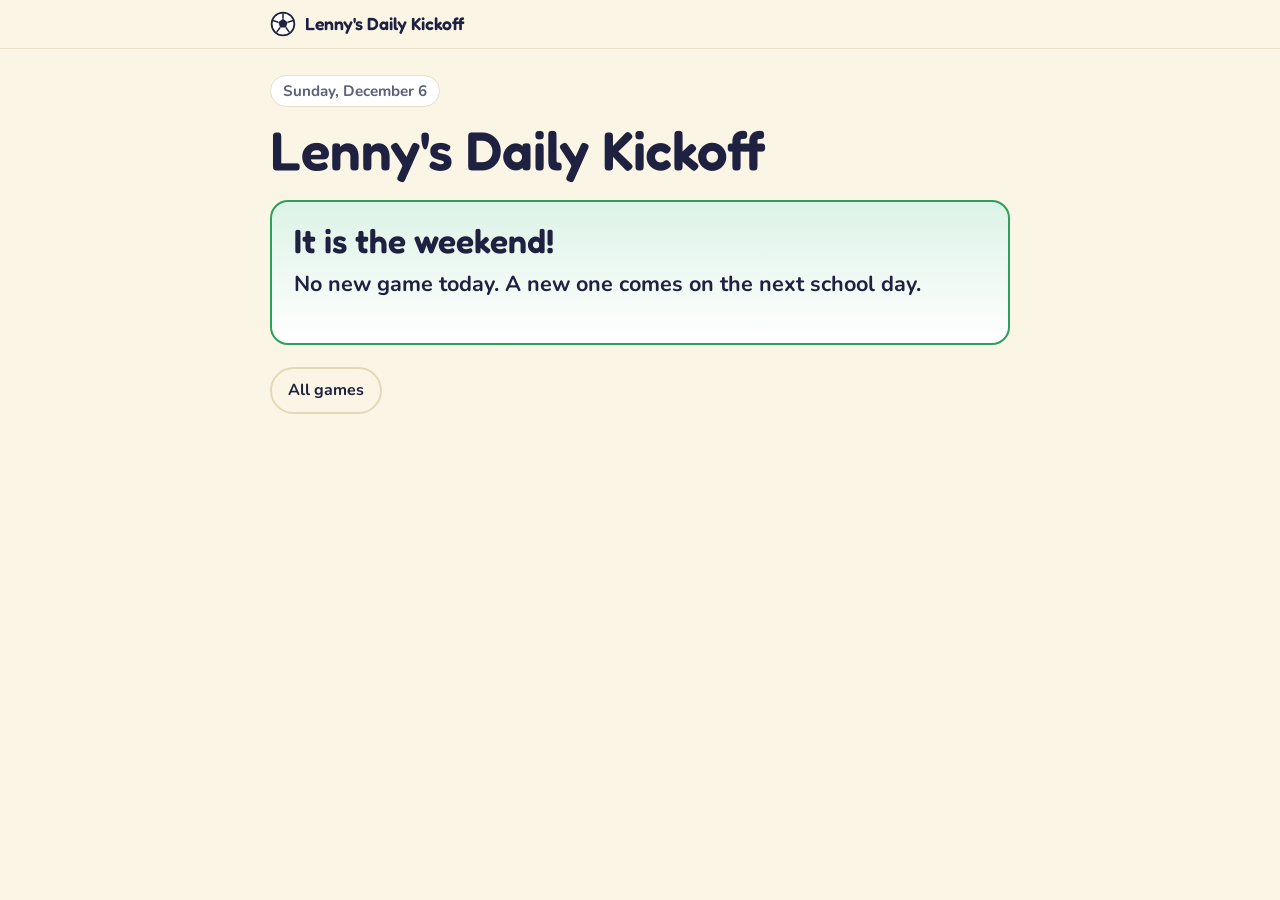
==== commit ee3c5df6: "Split the game into a shared engine and daily content; add home page, checker and builder instructio" ====
--- a/index.html
+++ b/index.html
@@ -3,1171 +3,73 @@
 <head>
 <meta charset="utf-8">
 <meta name="viewport" content="width=device-width, initial-scale=1">
-<title>Lenny's Daily Kickoff #1 · The Great Elephant Test</title>
-<!--
-  Lenny's Daily Kickoff, Game #1.
-  Built on The Daily Wow kit (https://github.com/raphacoh/daily-wow-kit), MIT License,
-  Copyright (c) 2026 Raphael Cohen. The page engine (steps and progress, question renderer,
-  tap-to-order task, number tasks, explain-it-back with a self-check fallback, results screen,
-  password vault, points/levels/streak/badges, assistant chat and the AI backend switch) is
-  adapted from template/edition-template.html: translated to English, left-to-right,
-  one level, and reskinned for soccer.
--->
+<title>Lenny's Daily Kickoff</title>
 <link rel="preconnect" href="https://fonts.googleapis.com">
 <link rel="stylesheet" href="https://fonts.googleapis.com/css2?family=Fredoka:wght@500;600;700&family=Nunito:wght@500;700;800&display=swap">
-<style>
-:root{
-  --bg:#FBF5E6; --card:#FFFFFF; --card2:#FFF9EC; --ink:#1E2140; --muted:#5D6078;
-  --sun:#F4A100; --sun-deep:#B86F00; --sun-soft:#FFE7B3;
-  --nile:#167C8A; --nile-soft:#D6EEF1; --shadow:#6A4FB3; --shadow-soft:#E6DFF7;
-  --sand:#E6D8B6; --line:#E9DFC6; --ok:#1F8A5B; --ok-soft:#DDF3E7; --bad:#C8452D; --bad-soft:#FBE3DE;
-  --sky2:#EAF6FF; --pitch:#2E9E5B; --focus:#F4A100;
-}
-@media (prefers-color-scheme: dark){
-  :root{
-    --bg:#141930; --card:#1E2443; --card2:#252B4F; --ink:#F4EEDD; --muted:#B7BAD0;
-    --sun:#FFB324; --sun-deep:#FFC757; --sun-soft:#4A3A12;
-    --nile:#5BC7D4; --nile-soft:#173A44; --shadow:#B9A2F2; --shadow-soft:#302A52;
-    --sand:#3B4268; --line:#343B62; --ok:#4FD08F; --ok-soft:#173A2C; --bad:#F2806F; --bad-soft:#4A2320;
-    --sky2:#0F1B3A; --pitch:#3DBE74;
-  }
-}
-*{box-sizing:border-box}
-html{-webkit-text-size-adjust:100%}
-body{margin:0;background:var(--bg);color:var(--ink);font-family:Nunito,"Trebuchet MS",Arial,sans-serif;font-size:19px;line-height:1.6;font-weight:500}
-#app{overflow-x:hidden}
-h1,h2,h3{font-family:Fredoka,Nunito,Arial,sans-serif;font-weight:600;line-height:1.15;text-wrap:balance;margin:0}
-h1{font-size:clamp(2.2rem,7vw,3.4rem)}
-h2{font-size:clamp(1.6rem,4.5vw,2.1rem)}
-h3{font-size:1.25rem}
-p{margin:0 0 1em}
-.num{font-variant-numeric:tabular-nums}
-.math{display:inline-block;font-variant-numeric:tabular-nums;white-space:nowrap;font-weight:800}
-a{color:var(--nile)}
-button{font:inherit;color:inherit;-webkit-tap-highlight-color:transparent}
-button:focus-visible,input:focus-visible,textarea:focus-visible{outline:3px solid var(--focus);outline-offset:2px}
-[hidden]{display:none!important}
-
-/* top bar */
-.topbar{position:sticky;top:0;z-index:10;background:color-mix(in srgb,var(--bg) 90%,transparent);backdrop-filter:blur(8px);border-bottom:1px solid var(--line)}
-.topbar-in{max-width:780px;margin:0 auto;padding:10px 20px;display:flex;align-items:center;gap:14px}
-.brand{display:flex;align-items:center;gap:9px;font-family:Fredoka,Nunito,sans-serif;font-weight:600;font-size:1.1rem;white-space:nowrap}
-.brand svg{width:26px;height:26px;flex:none}
-.progress{flex:1;display:grid;grid-template-columns:repeat(14,1fr);gap:3px}
-.progress span{height:8px;border-radius:4px;background:var(--line);transition:background .3s}
-.progress span.done{background:var(--pitch)}
-.progress span.cur{background:var(--sun);box-shadow:0 0 0 2px var(--sun-soft)}
-.who{font-size:.92rem;color:var(--muted);white-space:nowrap;display:flex;gap:7px;align-items:center}
-.who b{color:var(--ink)}
-.who .kit svg{display:block}
-.statpill{display:inline-flex;align-items:center;gap:5px;background:var(--card);border:1px solid var(--line);border-radius:999px;padding:2px 9px;font-size:.85rem;white-space:nowrap;font-weight:800;color:var(--ink)}
-.statpill svg{width:15px;height:15px}
-@media (max-width:640px){.brand span.t{display:none}}
-
-main{max-width:780px;margin:0 auto;padding:0 20px 130px}
-.step{display:none;padding:26px 0 8px}
-.step.shown{display:block;animation:rise .4s ease-out both}
-@keyframes rise{from{opacity:.001;transform:translateY(12px)}to{opacity:1;transform:none}}
-@media (prefers-reduced-motion:reduce){.step.shown{animation:none} *{transition:none!important}}
-
-/* page marker */
-.ch{display:flex;align-items:center;gap:10px;margin-bottom:10px;color:var(--muted);font-size:.95rem;font-weight:800;letter-spacing:.04em;text-transform:uppercase}
-.ch .half{background:var(--ok-soft);color:var(--ok);border-radius:999px;padding:2px 12px;letter-spacing:.03em}
-.ch .say{margin-left:auto}
-.say{display:inline-flex;align-items:center;gap:7px;background:var(--card);border:2px solid var(--sand);border-radius:999px;padding:6px 14px;font-weight:800;font-size:.9rem;cursor:pointer;text-transform:none;letter-spacing:0;color:var(--ink)}
-.say svg{width:18px;height:18px}
-.say.on{border-color:var(--sun);background:var(--sun-soft)}
-
-/* story */
-.pic{border-radius:16px;overflow:hidden;border:2px solid var(--sand);margin:6px 0 18px;background:var(--sky2)}
-.pic svg{display:block;width:100%;height:auto}
-.story{font-size:1.5rem;line-height:1.55;font-weight:700;margin:0 0 .6em}
-.story .big{font-family:Fredoka,Nunito,sans-serif;color:var(--sun-deep)}
-.word{background:none;border:0;border-bottom:3px dotted var(--sun);padding:0;cursor:pointer;font-weight:inherit}
-.nb{white-space:nowrap}
-.defbox{display:none;background:var(--sun-soft);border-radius:12px;padding:10px 16px;margin:0 0 14px;font-size:1.05rem}
-.defbox.show{display:block}
-.lede{font-size:1.35rem;font-weight:700;max-width:30em;margin-top:14px}
-
-/* hero */
-.hero{position:relative}
-.hero .deco{position:absolute;top:8px;right:-30px;width:200px;height:200px;opacity:.22;z-index:0;pointer-events:none}
-.hero > *:not(.deco){position:relative;z-index:1}
-.eyebrow{display:flex;gap:10px;align-items:center;color:var(--muted);font-size:.95rem;margin-bottom:12px;flex-wrap:wrap;font-weight:700}
-.eyebrow .tag{background:var(--card);border:1px solid var(--line);border-radius:999px;padding:3px 12px}
-
-/* cards & panels */
-.panel{background:var(--card);border:1px solid var(--line);border-radius:14px;padding:20px 22px;margin:20px 0}
-.panel.instrument{border:2px solid var(--sand);background:var(--card2)}
-.panel h3{margin-bottom:10px}
-.panel .cap{color:var(--muted);font-size:1rem;margin:0}
-.aha{border-left:6px solid var(--sun);padding:6px 18px;margin:20px 0;font-size:1.15rem;font-weight:700}
-.aha b{color:var(--sun-deep)}
-.twocol{display:grid;grid-template-columns:1fr 1fr;gap:16px}
-@media (max-width:640px){.twocol{grid-template-columns:1fr}}
-.controls{display:flex;gap:14px;align-items:center;flex-wrap:wrap;margin-top:14px}
-.controls label{display:flex;flex-direction:column;gap:6px;flex:1;min-width:180px;font-size:1rem;color:var(--muted);font-weight:700}
-input[type=text],textarea{font:inherit;font-weight:700;padding:12px 14px;border:2px solid var(--sand);border-radius:12px;background:var(--card);color:var(--ink);width:100%;font-size:1.2rem}
-input.numin{max-width:170px;text-align:center;font-family:Fredoka,Nunito,sans-serif;font-size:1.6rem;padding:8px 10px}
-textarea{min-height:130px;resize:vertical;line-height:1.5}
-.readout{font-size:1.05rem;background:var(--card);border:1px solid var(--line);border-radius:10px;padding:10px 14px;display:inline-flex;gap:8px;align-items:baseline;font-weight:700}
-.readout b{font-family:Fredoka,Nunito,sans-serif;font-size:1.6rem;color:var(--sun-deep)}
-.seg{display:inline-flex;border:2px solid var(--sand);border-radius:999px;overflow:hidden}
-.seg button{background:transparent;border:0;padding:10px 18px;cursor:pointer;font-weight:800}
-.seg button.on{background:var(--ink);color:var(--bg)}
-
-.btn{display:inline-flex;align-items:center;gap:8px;background:var(--sun);color:#1E2140;border:0;border-radius:999px;padding:13px 26px;font-weight:800;font-size:1.1rem;cursor:pointer;box-shadow:0 3px 0 var(--sun-deep);transition:transform .08s}
-.btn:active{transform:translateY(2px);box-shadow:0 1px 0 var(--sun-deep)}
-.btn:disabled{opacity:.4;cursor:not-allowed;box-shadow:none}
-.btn.ghost{background:transparent;color:var(--ink);border:2px solid var(--sand);box-shadow:none}
-.btn.small{padding:9px 16px;font-size:1rem}
-.next{margin:22px 0 12px;display:flex;gap:12px;align-items:center;flex-wrap:wrap}
-.next .hintline{color:var(--muted);font-size:.95rem;font-weight:700}
-
-/* players */
-.tracks{display:grid;grid-template-columns:1fr 1fr;gap:14px;margin:14px 0}
-@media (max-width:560px){.tracks{grid-template-columns:1fr}}
-.track{border:3px solid var(--line);background:var(--card);border-radius:16px;padding:12px 16px;cursor:pointer;text-align:left;display:flex;gap:14px;align-items:center;transition:border-color .2s,transform .1s}
-.track.on{border-color:var(--pitch)}
-.track small{display:block;color:var(--muted);font-weight:700}
-.kitlab{display:grid;grid-template-columns:170px 1fr;gap:20px;align-items:center}
-@media (max-width:560px){.kitlab{grid-template-columns:1fr;justify-items:center}}
-.kitprev{display:grid;place-items:center;background:var(--ok-soft);border-radius:16px;padding:10px}
-.swatches{display:flex;gap:8px;flex-wrap:wrap;margin:6px 0 12px}
-.sw{width:40px;height:40px;border-radius:50%;border:3px solid var(--line);cursor:pointer;padding:0}
-.sw.on{border-color:var(--ink);box-shadow:0 0 0 3px var(--sun)}
-.sw:disabled{opacity:.2;cursor:not-allowed}
-.swhint{font-weight:700}
-.swlabel{font-size:.95rem;color:var(--muted);font-weight:800}
-
-/* quiz */
-.q{margin:18px 0;padding:18px 20px;border:1px solid var(--line);border-radius:14px;background:var(--card)}
-.q .qt{font-weight:800;font-size:1.2rem;margin-bottom:12px;line-height:1.4}
-.q .opts{display:grid;gap:8px}
-.q .opt{text-align:left;background:var(--card2);border:2px solid var(--line);border-radius:12px;padding:12px 14px;cursor:pointer;display:flex;gap:12px;align-items:center;font-weight:700;font-size:1.1rem}
-.q .opt .k{width:30px;height:30px;border-radius:50%;border:2px solid var(--sand);display:grid;place-items:center;font-size:.9rem;flex:none;font-weight:800}
-.q.locked .opt{cursor:default}
-.q .opt:disabled{opacity:.75;cursor:default}
-.q .opt.right{border-color:var(--ok);background:var(--ok-soft)} .q .opt.right .k{background:var(--ok);border-color:var(--ok);color:#fff}
-.q .opt.wrong{border-color:var(--bad);background:var(--bad-soft)} .q .opt.wrong .k{background:var(--bad);border-color:var(--bad);color:#fff}
-.fb{margin-top:12px;padding:12px 14px;border-radius:12px;background:var(--sun-soft);display:none;font-weight:700}
-.fb.show{display:block}
-.qc-label{font-size:.85rem;letter-spacing:.06em;color:var(--muted);margin-bottom:6px;font-weight:800;text-transform:uppercase}
-.golden{border:2px dashed var(--sun);background:linear-gradient(180deg,var(--sun-soft),var(--card))}
-.ninoSay{display:flex;gap:10px;align-items:flex-start}
-.ninoSay .av{flex:none;line-height:0}
-.board{display:flex;gap:8px;align-items:center;flex-wrap:wrap;margin:6px 0 4px}
-.board .dot{width:34px;height:34px;border-radius:50%;border:3px solid var(--line);display:grid;place-items:center;font-weight:800;font-size:.9rem;color:var(--muted);background:var(--card)}
-.board .dot.goal{background:var(--ok);border-color:var(--ok);color:#fff}
-.board .dot.miss{background:var(--bad-soft);border-color:var(--bad);color:var(--bad)}
-.board .dot.star{border-style:dashed;border-color:var(--sun)}
-.board .dot.star.goal{background:var(--sun);border-style:solid;color:#1E2140}
-.board .lbl{font-weight:800;color:var(--muted);font-size:.9rem;margin-right:4px}
-.stack{font-family:Fredoka,Nunito,sans-serif;font-size:1.9rem;line-height:1.25;display:inline-grid;text-align:right;margin:4px 18px 4px 0;font-variant-numeric:tabular-nums}
-.stack .bar{border-top:3px solid var(--ink);margin-top:2px;height:6px}
-
-/* ordering */
-.order{display:grid;gap:8px}
-.order .card{background:var(--card2);border:2px solid var(--line);border-radius:12px;padding:12px 14px;cursor:pointer;display:flex;gap:12px;align-items:center;text-align:left;font-weight:700;font-size:1.1rem}
-.order .card .n{width:32px;height:32px;border-radius:50%;background:var(--line);display:grid;place-items:center;font-weight:800;flex:none}
-.order .card.picked{border-color:var(--sun);background:var(--sun-soft)} .order .card.picked .n{background:var(--sun);color:#1E2140}
-.order .card.ok{border-color:var(--ok)} .order .card.ok .n{background:var(--ok);color:#fff}
-.order .card.ko{border-color:var(--bad)} .order .card.ko .n{background:var(--bad);color:#fff}
-
-/* results */
-.score{display:flex;gap:22px;align-items:center;flex-wrap:wrap}
-.ring{width:150px;height:150px;border-radius:50%;display:grid;place-items:center;background:conic-gradient(var(--pitch) calc(var(--p)*1%),var(--line) 0);position:relative;flex:none}
-.ring::after{content:"";position:absolute;inset:14px;border-radius:50%;background:var(--card)}
-.ring b{position:relative;z-index:1;font-family:Fredoka,Nunito,sans-serif;font-size:2.6rem;line-height:1;text-align:center}
-.ring b small{display:block;font-size:.85rem;font-family:Nunito,sans-serif;color:var(--muted)}
-.stars{font-size:1.7rem;letter-spacing:.1em;color:var(--sun)}
-.stars .off{color:var(--line)}
-.small{font-size:.95rem;color:var(--muted);font-weight:700}
-details.src{margin-top:30px;color:var(--muted);font-size:.92rem}
-details.src summary{cursor:pointer;font-weight:800}
-.chk{display:flex;gap:12px;align-items:flex-start;margin:10px 0;cursor:pointer;font-weight:700}
-.chk input{width:26px;height:26px;margin-top:2px;accent-color:var(--sun);flex:none}
-.pill-ok{color:var(--ok);font-weight:800}
-.pill-bad{color:var(--bad);font-weight:800}
-.toast{position:fixed;bottom:22px;left:50%;transform:translateX(-50%);background:var(--ink);color:var(--bg);padding:10px 18px;border-radius:999px;opacity:0;transition:opacity .3s;pointer-events:none;z-index:40;font-weight:800}
-.toast.show{opacity:1}
-
-/* game layer */
-.xpbar{height:12px;background:var(--line);border-radius:6px;overflow:hidden;margin-top:8px}
-.xpbar i{display:block;height:100%;background:var(--pitch);width:0;transition:width 1s ease-out}
-.badges{display:flex;gap:10px;flex-wrap:wrap;margin-top:10px}
-.badge{display:inline-flex;align-items:center;gap:8px;background:var(--sun-soft);border-radius:999px;padding:6px 14px 6px 8px;font-weight:800}
-.badge .dot{width:28px;height:28px;border-radius:50%;background:var(--sun);display:grid;place-items:center;color:#1E2140;font-family:Fredoka,sans-serif;font-size:.95rem}
-.badge.new{outline:2px solid var(--sun)}
-.vault{position:relative;border:3px dashed var(--sand);border-radius:16px;padding:22px;text-align:center;margin:22px 0;background:var(--card2)}
-.vault.open{border-style:solid;border-color:var(--sun);background:linear-gradient(180deg,var(--sun-soft),var(--card2))}
-.vault .lock{line-height:1}
-.vault .lock svg{width:46px;height:46px}
-.vault .pw{font-family:Fredoka,Nunito,sans-serif;font-weight:700;font-size:clamp(1.7rem,6vw,2.6rem);letter-spacing:.02em;color:var(--sun-deep);margin:8px 0 4px;user-select:all;-webkit-user-select:all}
-.vault .todo{display:inline-block;text-align:left;margin-top:8px;font-weight:700}
-.vault .todo span{display:block}
-.vault .todo .ok{color:var(--ok)} .vault .todo .no{color:var(--bad)}
-
-/* helper chat: El Nino */
-.fab{position:fixed;right:18px;bottom:18px;z-index:30;display:flex;align-items:center;gap:10px;background:var(--ink);color:var(--bg);border:0;border-radius:999px;padding:8px 18px 8px 8px;font-weight:800;font-size:1rem;cursor:pointer;box-shadow:0 6px 20px rgba(0,0,0,.18)}
-.fab .av{line-height:0}
-.chat{position:fixed;right:14px;bottom:14px;z-index:31;width:min(430px,calc(100vw - 28px));height:min(620px,calc(100vh - 28px));background:var(--card);border:1px solid var(--line);border-radius:18px;box-shadow:0 14px 40px rgba(0,0,0,.22);display:none;flex-direction:column;overflow:hidden}
-.chat.open{display:flex}
-.chat header{display:flex;align-items:center;gap:12px;padding:12px 14px;background:var(--sun-soft);border-bottom:1px solid var(--line)}
-.chat header .av{line-height:0;flex:none}
-.chat header b{display:block;font-family:Fredoka,sans-serif;font-weight:600;font-size:1.15rem}
-.chat header small{color:var(--muted);font-weight:700}
-.chat header .x{margin-left:auto;background:transparent;border:0;font-size:1.7rem;cursor:pointer;color:var(--muted);line-height:1;padding:4px 10px}
-.msgs{flex:1;overflow-y:auto;padding:14px;display:flex;flex-direction:column;gap:10px}
-.msg{max-width:88%;padding:10px 14px;border-radius:14px;line-height:1.5;font-size:1.05rem;font-weight:700}
-.msg.bot{background:var(--card2);border:1px solid var(--line);align-self:flex-start;border-top-left-radius:4px}
-.msg.me{background:var(--ok-soft);align-self:flex-end;border-top-right-radius:4px}
-.msg.sys{background:transparent;color:var(--muted);font-size:.92rem;align-self:center;text-align:center}
-.chips{display:flex;gap:6px;flex-wrap:wrap;padding:0 14px 8px}
-.chips button{background:var(--card);border:1px solid var(--sand);border-radius:999px;padding:6px 12px;font-size:.9rem;cursor:pointer;font-weight:700}
-.composer{display:flex;gap:8px;padding:10px 12px;border-top:1px solid var(--line);align-items:flex-end}
-.composer textarea{min-height:48px;max-height:120px;padding:10px 12px;border-radius:12px;resize:none;font-size:1.05rem}
-.composer .send{background:var(--sun);border:0;border-radius:12px;width:48px;height:48px;cursor:pointer;display:grid;place-items:center;flex:none;box-shadow:0 2px 0 var(--sun-deep)}
-.composer .send:disabled{opacity:.4;box-shadow:none}
-.composer .send svg{width:22px;height:22px}
-.typing{display:inline-flex;gap:4px;align-items:center}
-.typing i{width:6px;height:6px;border-radius:50%;background:var(--muted);animation:blink 1.2s infinite}
-.typing i:nth-child(2){animation-delay:.2s}.typing i:nth-child(3){animation-delay:.4s}
-@keyframes blink{50%{opacity:.2}}
-@media (max-width:640px){.fab span.lbl{display:none}.fab{padding:8px}}
-.pop{animation:pop .35s ease-out both}
-@keyframes pop{from{opacity:0;transform:translateY(-8px)}to{opacity:1;transform:none}}
-</style>
+<link rel="stylesheet" href="assets/engine.css">
 </head>
 <body>
 <div id="app">
-<header class="topbar"><div class="topbar-in">
-  <div class="brand"><svg viewBox="0 0 24 24" aria-hidden="true"><circle cx="12" cy="12" r="10.5" fill="#fff" stroke="#1E2140" stroke-width="1.6"/><path d="M12 7.2l4.3 3.1-1.6 5h-5.4l-1.6-5z" fill="#1E2140"/><path d="M12 7.2V2M16.3 10.3l5-1.6M14.7 15.3l3.1 4.2M9.3 15.3l-3.1 4.2M7.7 10.3l-5-1.6" stroke="#1E2140" stroke-width="1.4"/></svg><span class="t">Lenny's Daily Kickoff</span></div>
-  <div class="progress" id="progress" aria-hidden="true"></div>
-  <div class="who" id="who">Game 1</div>
-</div></header>
+  <header class="topbar"><div class="topbar-in"><a class="brand" href="./" id="brand"></a><div style="flex:1"></div><div class="who" id="who"></div></div></header>
+  <main id="hub"><section class="step hero shown"><h1>Lenny's Daily Kickoff</h1><p class="lede" id="loading">Getting today's game...</p></section></main>
+</div>
+<script src="assets/common.js"></script>
+<script>
+/* Home page: picks today's game by date, shows this week, replays and the weekend passcode. */
+(function(){
+  'use strict';
+  const L=window.LDK, esc=L.esc, DB=L.db(), TODAY=L.today(), WEEK=L.isoWeek(TODAY), DOW=L.dayOfWeek(TODAY), WEEKEND=(DOW===0||DOW===6);
+  const QS = L.LOCAL && location.search ? location.search : '';     // keeps ?today= on a test machine
+  document.getElementById('brand').innerHTML=L.ICON.ball+'<span class="t">Lenny\'s Daily Kickoff</span>';
+  function done(p, ed){ return !!(p && p.history && p.history[ed.code] && p.history[ed.code].complete); }
+  function render(data){
+    const eds=(data.editions||[]).filter(e=>e.date<=TODAY).sort((a,b)=>a.n-b.n);
+    const todayEd=eds.find(e=>e.date===TODAY), weekEds=eds.filter(e=>L.isoWeek(e.date)===WEEK);
+    const p=L.currentPlayer();
+    let h='<section class="step hero shown"><div class="eyebrow"><span class="tag">'+esc(L.prettyDate(TODAY))+'</span></div><h1>Lenny\'s Daily Kickoff</h1>';
 
-<main>
+    /* player */
+    if(p){
+      const lg=L.leagueFor(p.goals);
+      h+='<div class="hubcard"><div class="playerstrip"><span>'+L.shirt(p.kit,64)+'</span><div class="meta">'+esc(p.name)+'<small>'+lg.name+' · '+p.goals+' goals · streak '+p.streak+'</small></div></div>';
+      if(DB.order.length>1) h+='<div class="switch">'+DB.order.filter(id=>DB.players[id]!==p).map(id=>'<button class="btn ghost small" data-switch="'+id+'">Play as '+esc(DB.players[id].name)+'</button>').join('')+'</div>';
+      h+='</div>';
+    }
 
-<!-- 0 · LOCKER ROOM (player and shirt) -->
-<section class="step hero shown" data-step="0">
-  <svg class="deco" viewBox="0 0 24 24" aria-hidden="true"><circle cx="12" cy="12" r="10.5" fill="#fff" stroke="#1E2140" stroke-width="1"/><path d="M12 7.2l4.3 3.1-1.6 5h-5.4l-1.6-5z" fill="#1E2140"/><path d="M12 7.2V2M16.3 10.3l5-1.6M14.7 15.3l3.1 4.2M9.3 15.3l-3.1 4.2M7.7 10.3l-5-1.6" stroke="#1E2140" stroke-width="1"/></svg>
-  <div class="eyebrow"><span class="tag">Game 1</span><span class="tag">About 10 minutes</span></div>
-  <h1>Lenny's Daily Kickoff</h1>
-  <p class="lede">Welcome to the locker room of the <b>Futbol Rebels</b>. Who is playing today?</p>
+    /* today */
+    h+='<div class="hubcard today">';
+    if(todayEd){
+      const d=done(p,todayEd);
+      h+='<h2>'+(d?'You finished today\'s game!':'Today\'s game is ready')+'</h2><p class="lede" style="margin-top:6px">Game '+todayEd.n+': '+esc(todayEd.title)+'</p><div class="next" style="margin-bottom:0"><a class="btn" id="playToday" href="'+esc(todayEd.path)+QS+'">'+(d?'See my result':(p?'Play, '+esc(p.name)+'!':'Play today\'s game'))+'</a></div>';
+    } else if(WEEKEND){
+      h+='<h2>It is the weekend!</h2><p class="lede" style="margin-top:6px">No new game today. A new one comes on the next school day.</p>';
+    } else {
+      h+='<h2>No new game right now</h2><p class="lede" style="margin-top:6px">Check back after school. On a day off, there is no new game.</p>';
+    }
+    h+='</div>';
 
-  <div id="playerBox" hidden>
-    <div class="tracks" id="playerList"></div>
-    <button class="btn ghost small" id="addBtn" onclick="showNewPlayer()">Add a new player</button>
-  </div>
+    /* weekend passcode */
+    if(WEEKEND && weekEds.length && data.weeks && data.weeks[WEEK]){
+      const missing=weekEds.filter(e=>!done(p,e));
+      if(!missing.length){
+        h+='<div class="vault open" id="weekendVault"><div class="lock">'+L.ICON.lockOpen+'</div><h3>You played every game this week. The weekend passcode is:</h3><div class="pw">'+esc(L.decode(data.weeks[WEEK]))+'</div><p class="small" style="margin:0">Tell it to a grown-up at home.</p></div>';
+      } else {
+        h+='<div class="vault" id="weekendVault"><div class="lock">'+L.ICON.lockShut+'</div><h3>The weekend passcode is still locked</h3><p style="margin:6px 0 0;font-weight:700">Finish the '+(missing.length===1?'game':missing.length+' games')+' you missed this week to open it.</p></div>';
+      }
+    }
 
-  <div class="panel instrument" id="newPlayer" hidden>
-    <h3>New player</h3>
-    <div class="controls" style="margin-top:0">
-      <label>Type your name
-        <input type="text" id="pName" maxlength="14" autocomplete="off" autocapitalize="words" spellcheck="false" placeholder="Your name" data-enter="joinBtn">
-      </label>
-    </div>
-    <h3 style="margin-top:20px">Design your shirt</h3>
-    <div class="kitlab">
-      <div class="kitprev" id="kitPrev"></div>
-      <div>
-        <div class="swlabel">Shirt color</div>
-        <div class="swatches" id="swA"></div>
-        <div class="swlabel">Stripe color <span class="swhint" id="swBHint"></span></div>
-        <div class="swatches" id="swB"></div>
-      </div>
-    </div>
-    <div class="next" style="margin-bottom:0">
-      <button class="btn" id="joinBtn" onclick="createPlayer()">Join the Futbol Rebels</button>
-      <span class="hintline" id="joinMsg"></span>
-    </div>
-  </div>
-
-  <div class="next">
-    <button class="btn" id="startBtn" disabled onclick="startGame()">Kick off</button>
-  </div>
-</section>
-
-<!-- 1 · KICKOFF -->
-<section class="step" data-step="1">
-  <div class="ch"><span>Page 1 of 14</span><span class="half">Kickoff</span><button class="say" hidden onclick="sayPage(this)"></button></div>
-  <h1>The Great Elephant Test</h1>
-  <p class="lede story">A giant new bridge. A nervous city. And one man with a LOT of elephants. This really happened, right here in Brooklyn.</p>
-  <div class="panel instrument">
-    <h3>Before we start: take a guess!</h3>
-    <p class="cap">How many elephants do you think walked across the Brooklyn Bridge in one night?</p>
-    <div class="controls">
-      <input class="numin" type="text" inputmode="numeric" pattern="[0-9]*" maxlength="4" id="guessIn" placeholder="?" aria-label="My guess" data-enter="guessBtn">
-      <button class="btn small" id="guessBtn" onclick="lockGuess()">Lock in my guess</button>
-    </div>
-    <p class="cap" id="guessMsg" style="margin-top:12px"></p>
-  </div>
-  <div class="next"><button class="btn" id="next1" disabled onclick="next()">Next</button></div>
-</section>
-
-<!-- 2 -->
-<section class="step" data-step="2">
-  <div class="ch"><span>Page 2 of 14</span><span class="half">First half</span><button class="say" hidden onclick="sayPage(this)"></button></div>
-  <div class="pic" data-scene="ferry"></div>
-  <p class="story">A long time ago, there was NO bridge between Brooklyn and Manhattan. To cross the river, you had to take a boat. Every. Single. Time.</p>
-  <div class="next"><button class="btn ghost small" onclick="back()">Back</button><button class="btn" onclick="next()">Next</button></div>
-</section>
-
-<!-- 3 -->
-<section class="step" data-step="3">
-  <div class="ch"><span>Page 3 of 14</span><span class="half">First half</span><button class="say" hidden onclick="sayPage(this)"></button></div>
-  <div class="pic" data-scene="bridge"></div>
-  <p class="story">So builders made the Brooklyn Bridge. It took 14 years! When it opened in 1883, it was the longest bridge of its kind in the whole world.</p>
-  <div class="next"><button class="btn ghost small" onclick="back()">Back</button><button class="btn" onclick="next()">Next</button></div>
-</section>
-
-<!-- 4 · TOY: build a cable -->
-<section class="step" data-step="4">
-  <div class="ch"><span>Page 4 of 14</span><span class="half">First half</span><button class="say" hidden onclick="sayPage(this)"></button></div>
-  <p class="story">Here is the trick. The road HANGS from four giant <span class="nb"><button class="word" data-def="Super thick ropes made of metal.">cables</button>.</span> Each cable is made of more than 5,000 thin steel wires squeezed together. One wire is wimpy. Thousands are mighty!</p>
-  <div class="defbox"></div>
-  <div class="panel instrument">
-    <h3>Your turn: build a cable</h3>
-    <p class="cap">Tap the button to squeeze in more wires. Count by thousands!</p>
-    <div class="pic" id="cablePic" style="margin:12px 0 0"></div>
-    <div class="controls">
-      <button class="btn small" id="wireBtn" onclick="addWires()">Add 1,000 wires</button>
-      <div class="readout">Wires: <b class="num" id="wireOut">1</b></div>
-    </div>
-    <p class="cap" id="wireMsg" style="margin-top:12px">One wire. Pretty wimpy.</p>
-  </div>
-  <div class="next"><button class="btn ghost small" onclick="back()">Back</button><button class="btn" id="next4" disabled onclick="next()">Next</button><span class="hintline" id="hint4">Build the cable first.</span></div>
-</section>
-
-<!-- 5 -->
-<section class="step" data-step="5">
-  <div class="ch"><span>Page 5 of 14</span><span class="half">First half</span><button class="say" hidden onclick="sayPage(this)"></button></div>
-  <div class="pic" data-scene="worry"></div>
-  <p class="story">But lots of people were nervous. The bridge was SO big and SO new. Would it really hold? Nobody wanted to find out the hard way.</p>
-  <div class="next"><button class="btn ghost small" onclick="back()">Back</button><button class="btn" onclick="next()">Next</button></div>
-</section>
-
-<!-- 6 -->
-<section class="step" data-step="6">
-  <div class="ch"><span>Page 6 of 14</span><span class="half">First half</span><button class="say" hidden onclick="sayPage(this)"></button></div>
-  <div class="pic" data-scene="barnum"></div>
-  <p class="story">Then a <button class="word" data-def="A traveling show with acrobats and clowns. Back then, it had animals too.">circus</button> man named P. T. Barnum had a wild idea. He would show everyone the bridge was strong... by walking his elephants across it!</p>
-  <div class="defbox"></div>
-  <div class="next"><button class="btn ghost small" onclick="back()">Back</button><button class="btn" onclick="next()">Next</button></div>
-</section>
-
-<!-- 7 · HALFTIME RIDDLE -->
-<section class="step" data-step="7">
-  <div class="ch"><span>Page 7 of 14</span><span class="half">Halftime riddle</span><button class="say" hidden onclick="sayPage(this)"></button></div>
-  <div class="panel instrument">
-    <div class="ninoSay"><span class="av" data-nino="72"></span>
-      <div><h3>Halftime! El Niño has a riddle for you.</h3>
-      <p class="story" style="margin-top:8px">What is as big as an elephant, but weighs nothing at all?</p></div>
-    </div>
-    <div class="controls">
-      <label>Type your answer
-        <input type="text" id="riddleIn" maxlength="30" autocomplete="off" autocapitalize="off" spellcheck="false" placeholder="It is..." data-enter="riddleBtn">
-      </label>
-      <button class="btn small" id="riddleBtn" onclick="checkRiddle()">Check</button>
-    </div>
-    <div class="fb" id="riddleFb"></div>
-  </div>
-  <div class="next"><button class="btn ghost small" onclick="back()">Back</button><button class="btn" id="next7" disabled onclick="next()">Second half</button><span class="hintline" id="hint7">Try the riddle first.</span></div>
-</section>
-
-<!-- 8 -->
-<section class="step" data-step="8">
-  <div class="ch"><span>Page 8 of 14</span><span class="half">Second half</span><button class="say" hidden onclick="sayPage(this)"></button></div>
-  <div class="pic" data-scene="parade"></div>
-  <p class="story">One night in May 1884, the parade began. <span class="big">21 elephants and 17 camels</span> marched from Manhattan to Brooklyn. People stopped and stared.</p>
-  <p class="aha" id="guessBack"></p>
-  <div class="q">
-    <div class="qc-label">Quick check · type it</div>
-    <div class="qt">21 elephants and 17 camels. How many animals is that altogether?</div>
-    <div class="controls" style="margin-top:0">
-      <span class="math" style="font-size:1.5rem">21 + 17 =</span>
-      <input class="numin" type="text" inputmode="numeric" pattern="[0-9]*" maxlength="4" id="qcIn" placeholder="?" aria-label="21 plus 17" data-enter="qcBtn">
-      <button class="btn small" id="qcBtn" onclick="checkQC()">Check</button>
-    </div>
-    <div class="fb" id="qcFb"></div>
-  </div>
-  <div class="next"><button class="btn ghost small" onclick="back()">Back</button><button class="btn" id="next8" disabled onclick="next()">Next</button><span class="hintline" id="hint8">Answer the quick check first.</span></div>
-</section>
-
-<!-- 9 -->
-<section class="step" data-step="9">
-  <div class="ch"><span>Page 9 of 14</span><span class="half">Second half</span><button class="say" hidden onclick="sayPage(this)"></button></div>
-  <div class="pic" data-scene="jumbo"></div>
-  <p class="story">At the very back walked Jumbo, the most famous elephant in the world. He weighed more than 6 <span class="nb"><button class="word" data-def="A ton is 2,000 pounds. That is about as heavy as a small car.">tons</button>.</span> That is heavier than three cars!</p>
-  <div class="defbox"></div>
-  <div class="next"><button class="btn ghost small" onclick="back()">Back</button><button class="btn" onclick="next()">Next</button></div>
-</section>
-
-<!-- 10 · TOY: send the parade -->
-<section class="step" data-step="10">
-  <div class="ch"><span>Page 10 of 14</span><span class="half">Second half</span><button class="say" hidden onclick="sayPage(this)"></button></div>
-  <p class="story">Your turn! Send the parade across the bridge. Keep your eye on the wobble meter.</p>
-  <div class="panel instrument">
-    <div class="pic" id="paradePic" style="margin:0"></div>
-    <div class="controls">
-      <button class="btn small" id="sendBtn" onclick="sendElephants()">Send 3 elephants</button>
-      <div class="readout">On the bridge: <b class="num" id="sentOut">0</b></div>
-      <div class="readout">Wobbles: <b class="num">0</b></div>
-    </div>
-    <p class="cap" id="sendMsg" style="margin-top:12px">Count by threes as they go: 3, 6, 9...</p>
-  </div>
-  <div class="next"><button class="btn ghost small" onclick="back()">Back</button><button class="btn" id="next10" disabled onclick="next()">Next</button><span class="hintline" id="hint10">Send all 21 elephants first.</span></div>
-</section>
-
-<!-- 11 -->
-<section class="step" data-step="11">
-  <div class="ch"><span>Page 11 of 14</span><span class="half">Second half</span><button class="say" hidden onclick="sayPage(this)"></button></div>
-  <div class="pic" data-scene="cheer"></div>
-  <p class="story">The bridge did not budge. People felt a lot better about crossing it. And Barnum? Now everybody was talking about his circus. Pretty sneaky.</p>
-  <div class="next"><button class="btn ghost small" onclick="back()">Back</button><button class="btn" onclick="next()">Next</button></div>
-</section>
-
-<!-- 12 · SPOT IT -->
-<section class="step" data-step="12">
-  <div class="ch"><span>Page 12 of 14</span><span class="half">Second half</span><button class="say" hidden onclick="sayPage(this)"></button></div>
-  <div class="pic" data-scene="today"></div>
-  <p class="story"><span class="big">Spot it in Brooklyn!</span> Next time you see the Brooklyn Bridge, find the two stone towers and the cables swooping down. They have held up the road for more than 140 years.</p>
-  <div class="panel"><p class="story" style="margin:0;font-size:1.25rem">Bonus fact: The first person to ride across was Emily Roebling, who helped build the bridge. She had a rooster on her lap!</p></div>
-  <div class="next"><button class="btn ghost small" onclick="back()">Back</button><button class="btn" onclick="next()">To the penalty shootout</button></div>
-</section>
-
-<!-- 13 · PENALTY SHOOTOUT -->
-<section class="step" data-step="13">
-  <div class="ch"><span>Page 13 of 14</span><span class="half">Penalty shootout</span></div>
-  <h2>Five shots. Take your time.</h2>
-  <p>Miss one? You get a hint and one rebound. Then there is a Golden Goal for extra brave players.</p>
-  <div class="board" id="board" aria-label="Scoreboard"></div>
-
-  <div class="q" id="shot1"></div>
-  <div class="q" id="shot2"></div>
-
-  <div class="q" id="shot3">
-    <div class="qc-label">Shot 3 of 5 · tap in order</div>
-    <div class="qt">What happened first? Tap the cards in order, from first to last. (Tap a card again to undo.)</div>
-    <div class="order" id="order"></div>
-    <div class="controls" style="margin-top:12px">
-      <button class="btn small" id="orderCheck" onclick="checkOrder()" disabled>Shoot!</button>
-      <button class="btn small ghost" id="orderReset" onclick="resetOrder()">Start over</button>
-    </div>
-    <div class="fb" id="orderFb"></div>
-  </div>
-
-  <div class="q" id="shot4">
-    <div class="qc-label">Shot 4 of 5 · type it</div>
-    <div class="qt">The tower tops are about 276 feet above the water. The road is 135 feet above the water. How many feet higher are the tower tops than the road?</div>
-    <div class="controls" style="margin-top:0">
-      <span class="stack" aria-hidden="true"><span>276</span><span>&minus; 135</span><span class="bar"></span></span>
-      <input class="numin" type="text" inputmode="numeric" pattern="[0-9]*" maxlength="5" id="mathIn" placeholder="?" aria-label="276 minus 135" data-enter="mathBtn">
-      <button class="btn small" id="mathBtn" onclick="checkMath()">Shoot!</button>
-    </div>
-    <div class="fb" id="mathFb"></div>
-  </div>
-
-  <div class="q" id="shot5">
-    <div class="qc-label">Shot 5 of 5 · type or talk</div>
-    <div class="qt">You are the coach! Tell your team: How does the Brooklyn Bridge hold up the road? And why did the elephants walk across?</div>
-    <textarea id="coachIn" placeholder="The road hangs from..." autocapitalize="sentences"></textarea>
-    <p class="small" style="margin:8px 0 0">Tip: want to talk instead of type? Tap the microphone on the iPad keyboard.</p>
-    <div class="controls"><button class="btn small" id="coachBtn" onclick="gradeCoach()">Send it to El Niño</button></div>
-    <div class="fb" id="coachFb"></div>
-  </div>
-
-  <div class="q golden" id="golden">
-    <div class="qc-label">Golden Goal · extra hard · you can skip it</div>
-    <div class="qt">Jumbo weighed about 6 tons. Imagine 6 elephants as heavy as Jumbo. How many tons is that altogether?</div>
-    <div class="controls" style="margin-top:0">
-      <span class="math" style="font-size:1.6rem">6 &times; 6 =</span>
-      <input class="numin" type="text" inputmode="numeric" pattern="[0-9]*" maxlength="4" id="goldIn" placeholder="?" aria-label="6 times 6" data-enter="goldBtn">
-      <button class="btn small" id="goldBtn" onclick="checkGolden()">Shoot!</button>
-    </div>
-    <div class="fb" id="goldFb"></div>
-  </div>
-
-  <div class="next"><button class="btn ghost small" onclick="back()">Back to the story</button><button class="btn" id="finishBtn" onclick="finish()">Final whistle</button></div>
-</section>
-
-<!-- 14 · FINAL WHISTLE -->
-<section class="step" data-step="14">
-  <div class="ch"><span>Page 14 of 14</span><span class="half">Final whistle</span></div>
-  <h2 id="resTitle">Full time!</h2>
-  <div class="panel">
-    <div class="score">
-      <div class="ring" id="ring" style="--p:0"><b><span class="num" id="ringTxt">0</span><small>goals today</small></b></div>
-      <div style="flex:1;min-width:220px">
-        <p id="resLine" style="font-size:1.2rem;font-weight:800;margin-bottom:.4em"></p>
-        <p class="small" id="resDetail" style="margin:0"></p>
-      </div>
-    </div>
-  </div>
-
-  <div class="vault" id="vault">
-    <div class="lock" id="vaultLock" aria-hidden="true"></div>
-    <h3 id="vaultTitle">Today's secret passcode</h3>
-    <div id="vaultBody"></div>
-  </div>
-
-  <div class="twocol">
-    <div class="panel">
-      <h3>My league</h3>
-      <p style="margin:0;font-weight:800" id="leagueLine"></p>
-      <div class="xpbar"><i id="leagueBar"></i></div>
-      <p class="small" id="leagueNext" style="margin:6px 0 0"></p>
-    </div>
-    <div class="panel">
-      <h3>My streak</h3>
-      <p style="margin:0;font-weight:800" id="streakLine"></p>
-      <p class="small" id="streakNext" style="margin:6px 0 0"></p>
-    </div>
-  </div>
-
-  <div class="panel">
-    <h3>Badges I won today</h3>
-    <div class="badges" id="badges"></div>
-    <p class="small" id="badgeNone" style="margin:8px 0 0"></p>
-  </div>
-
-  <div class="panel">
-    <h3>My guess and the real number</h3>
-    <p id="resGuess" style="margin:0;font-weight:700"></p>
-  </div>
-
-  <div class="panel">
-    <h3>3 things to tell at dinner</h3>
-    <p style="margin:0;font-weight:700">1. 21 elephants and 17 camels once walked across the Brooklyn Bridge to show it was strong.<br>
-    2. The road hangs from four cables, and each cable has more than 5,000 steel wires.<br>
-    3. The first person to ride across was Emily Roebling. She had a rooster on her lap!</p>
-  </div>
-
-  <div class="controls">
-    <button class="btn" onclick="copyResults()">Copy my result for Dad</button>
-    <button class="btn ghost small" onclick="goTo(13)">Back to the shootout</button>
-    <button class="btn ghost small" onclick="restart()">Play again</button>
-  </div>
-
-  <details class="src"><summary>For grown-ups: sources and accuracy</summary>
-    <p style="margin-top:10px">The parade took place on the night of May 17, 1884, about a year after the bridge opened on May 24, 1883. Contemporary reports list 21 elephants, 7 camels and 10 dromedaries, which later accounts shorten to 17 camels. Most accounts put Jumbo at the rear of the line; a few say he led it. Jumbo's weight is usually given as 6 to 6.5 tons.</p>
-    <p>The story leaves out why New Yorkers were nervous: a week after the opening, a rumor that the bridge was collapsing caused a crowd panic on the stairs and 12 people died. Barnum had offered the elephant walk before the opening and was turned down; the 1884 walk was also publicity for his circus.</p>
-    <p>Numbers used: construction 1869 to 1883 (14 years); tower tops 276.5 feet above high water and 135 feet of clearance at mid-span (the shot uses 276 and 135); four main cables, about 15.75 inches thick, each with more than 5,000 wires (5,434 is the usual count, and sources vary). The cables were designed to be about six times stronger than needed, later judged closer to four times because a supplier slipped in poor wire. The cable toy shows the idea, not real strength figures.</p>
-    <p>Sources: <a href="https://www.history.com/articles/brooklyn-bridge-elephant-procession-p-t-barnum-jumbo-1884" target="_blank" rel="noopener">History.com on the elephant walk</a>; <a href="https://www.bkwaterfronthistory.org/?p=88" target="_blank" rel="noopener">Brooklyn Waterfront History</a>; <a href="https://www.asce.org/about-civil-engineering/history-and-heritage/historic-landmarks/brooklyn-bridge" target="_blank" rel="noopener">American Society of Civil Engineers</a>; <a href="https://en.wikipedia.org/wiki/Jumbo" target="_blank" rel="noopener">Wikipedia on Jumbo</a>; <a href="https://savingplaces.org/stories/emily-warren-roebling-cornerstone-construction-brooklyn-bridge" target="_blank" rel="noopener">National Trust on Emily Roebling</a>.</p>
-    <p>Progress (players, goals, streaks) is saved in this browser on this device.</p>
-  </details>
-</section>
-
-</main>
-
-<button class="fab" id="fab" hidden onclick="openChat()" aria-label="Ask El Niño"><span class="av" data-nino="38"></span><span class="lbl">Stuck? Ask El Niño</span></button>
-<section class="chat" id="chat" aria-label="Chat with El Niño">
-  <header>
-    <span class="av" data-nino="44"></span>
-    <div><b>El Niño</b><small>Number-one helper of the Futbol Rebels</small></div>
-    <button class="x" onclick="closeChat()" aria-label="Close">&times;</button>
-  </header>
-  <div class="msgs" id="msgs"></div>
-  <div class="chips" id="chips"></div>
-  <div class="composer">
-    <textarea id="chatIn" rows="1" placeholder="Ask me anything about today's story"></textarea>
-    <button class="send" id="chatSend" onclick="sendChat()" aria-label="Send"><svg viewBox="0 0 24 24" fill="none" stroke="#1E2140" stroke-width="2.4" stroke-linecap="round" stroke-linejoin="round"><path d="M4 12h15M13 6l6 6-6 6"/></svg></button>
-  </div>
-</section>
-</div>
-<div class="toast" id="toast"></div>
-
-<script>
-/* ---------- edition data ---------- */
-const EDITION = { n:1, code:'LDK-001', date:'2026-11-16', week:'2026-W47', title:'The Great Elephant Test' };
-const CLUB = 'Futbol Rebels';
-const PW_ENC = 'c3RuYWhwZWxFIGduaWVvdHBpVCBlbk8teXRuZXdU'; // base64 of the reversed passcode (same scheme as the kit)
-const REAL_ELEPHANTS = 21;
-const PAGES = 14;
-const LEAGUES = [[0,'Bed-Stuy Block League'],[25,'Brooklyn League'],[75,'New York City League'],[150,'New York State League'],[300,'USA League'],[500,'World League'],[800,'Legends League']];
-const STREAK_BADGES = {3:'Hat Trick',7:'Captain',14:'Unbeaten Run',30:'MVP'};
-const IN_CLAUDE = !!(window.claude && typeof window.claude.use==='function');   // opened inside Claude vs. a plain web page
-
-/* ---------- state ---------- */
-const S = { pid:null, step:0, guess:null, wires:1, sent:0, riddle:{tries:0,done:false,ok:false}, qc:{tries:0,done:false},
-  shots:{}, order:[], orderLocked:false, coach:{graded:false,stars:0,text:'',offTopic:0}, golden:{tries:0,done:false,ok:false}, result:null, game:null };
-const $ = id => document.getElementById(id);
-const fmt = n => Math.round(n).toLocaleString('en-US');
-function esc(s){ return String(s==null?'':s).replace(/[&<>"]/g,c=>({'&':'&amp;','<':'&lt;','>':'&gt;','"':'&quot;'}[c])); }
-function decodePw(){ try{ return decodeURIComponent(escape(atob(PW_ENC))).split('').reverse().join(''); }catch(e){ return '?'; } }
-function leagueFor(goals){ let i=0; LEAGUES.forEach((l,k)=>{ if(goals>=l[0]) i=k; }); return { i, name:LEAGUES[i][1], at:LEAGUES[i][0], next: LEAGUES[i+1]||null }; }
-function toast(msg){ const t=$('toast'); t.textContent=msg; t.classList.add('show'); setTimeout(()=>t.classList.remove('show'),2400); }
-
-/* ---------- saved players (this browser, this device) ---------- */
-const Store = { mem:{},
-  get(k){ try{ const v=localStorage.getItem(k); if(v) return JSON.parse(v); }catch(e){} return this.mem[k]||null; },
-  set(k,v){ this.mem[k]=v; try{ localStorage.setItem(k, JSON.stringify(v)); }catch(e){} } };
-let DB = Store.get('ldk-v1') || { players:{}, order:[] };
-if(!DB.players||!DB.order) DB = { players:{}, order:[] };
-const P = () => DB.players[S.pid];
-function saveDB(){ Store.set('ldk-v1', DB); }
-
-/* ---------- art: shirt, helper, ball ---------- */
-const PALETTE = [['Red','#D7263D'],['Orange','#F46036'],['Yellow','#F9C80E'],['Green','#1F9D6B'],['Sky blue','#3FA7D6'],['Blue','#1D4ED8'],['Navy','#1B2A6B'],['Purple','#7B2CBF'],['Pink','#EF5DA8'],['Maroon','#8C1C3A'],['Black','#1E1E24'],['White','#FFFFFF']];
-let uid=0;
-function shirt(kit, size){
-  const id='sh'+(++uid), path='M38 12 L20 20 L4 42 L22 56 L30 46 L30 110 L90 110 L90 46 L98 56 L116 42 L100 20 L82 12 Q60 28 38 12 Z';
-  const stripes = kit.style==='stripes' ? [6,30,54,78,102].map(x=>'<rect x="'+x+'" y="0" width="12" height="120" fill="'+kit.c2+'"/>').join('') : '';
-  return '<svg viewBox="0 0 120 120" width="'+size+'" height="'+size+'" aria-hidden="true"><defs><clipPath id="'+id+'"><path d="'+path+'"/></clipPath></defs><g clip-path="url(#'+id+')"><rect width="120" height="120" fill="'+kit.c1+'"/>'+stripes+'</g><path d="'+path+'" fill="none" stroke="#1E2140" stroke-width="3" stroke-linejoin="round"/><text x="60" y="86" text-anchor="middle" font-family="Fredoka,Arial,sans-serif" font-weight="700" font-size="38" fill="#fff" stroke="#1E2140" stroke-width="6" paint-order="stroke" stroke-linejoin="round">10</text></svg>';
-}
-/* El Nino: an original helper character */
-function nino(size){
-  return '<svg viewBox="0 0 64 64" width="'+size+'" height="'+size+'" aria-hidden="true"><circle cx="32" cy="32" r="31" fill="#CDEFD9"/><path d="M11 64c0-12 9-18 21-18s21 6 21 18z" fill="#F9C80E"/><path d="M26 47l6 7 6-7" fill="none" stroke="#1E2140" stroke-width="2" stroke-linejoin="round"/><circle cx="32" cy="29" r="15" fill="#E9B48A"/><path d="M17 27c-1-11 6-18 15-18s16 7 15 18l-4-6-4 4-4-5-3 5-4-5-4 5-3-4z" fill="#2B2B33"/><rect x="16.5" y="24" width="31" height="5" rx="2.5" fill="#E4572E"/><circle cx="26.5" cy="33.5" r="1.9" fill="#1E2140"/><circle cx="37.5" cy="33.5" r="1.9" fill="#1E2140"/><path d="M26 38.5q6 5 12 0" fill="none" stroke="#1E2140" stroke-width="2" stroke-linecap="round"/></svg>';
-}
-function ninoSay(html){ return '<span class="ninoSay"><span class="av">'+nino(36)+'</span><span>'+html+'</span></span>'; }
-const BALL = '<svg viewBox="0 0 24 24" aria-hidden="true"><circle cx="12" cy="12" r="10" fill="#fff" stroke="#1E2140" stroke-width="2"/><path d="M12 7.5l4 2.9-1.5 4.7h-5L8 10.4z" fill="#1E2140"/></svg>';
-const SPEAKER = '<svg viewBox="0 0 24 24" fill="none" stroke="currentColor" stroke-width="2.2" stroke-linecap="round" stroke-linejoin="round" aria-hidden="true"><path d="M4 9h3l5-4v14l-5-4H4z" fill="currentColor"/><path d="M16 9a4 4 0 0 1 0 6M18.5 6.5a8 8 0 0 1 0 11"/></svg>';
-const LOCK_SHUT = '<svg viewBox="0 0 24 24" fill="none" stroke="currentColor" stroke-width="2" stroke-linecap="round" stroke-linejoin="round" aria-hidden="true"><rect x="5" y="11" width="14" height="10" rx="2"/><path d="M8 11V8a4 4 0 0 1 8 0v3"/></svg>';
-const LOCK_OPEN = '<svg viewBox="0 0 24 24" fill="none" stroke="currentColor" stroke-width="2" stroke-linecap="round" stroke-linejoin="round" aria-hidden="true"><rect x="5" y="11" width="14" height="10" rx="2"/><path d="M8 11V8a4 4 0 0 1 7.5-2"/></svg>';
-
-/* ---------- art: scenes ---------- */
-const FONT = 'font-family="Nunito,Arial,sans-serif" font-weight="800"';
-function frame(inner, night){
-  const id='sky'+(++uid), c = night ? ['#0E1838','#2A3A74'] : ['#BFE3FA','#EEF8FF'];
-  return '<svg viewBox="0 0 640 300" role="img"><defs><linearGradient id="'+id+'" x1="0" y1="0" x2="0" y2="1"><stop offset="0" stop-color="'+c[0]+'"/><stop offset="1" stop-color="'+c[1]+'"/></linearGradient></defs><rect width="640" height="300" fill="url(#'+id+')"/>'+inner+'</svg>';
-}
-function nightSky(){ return [[40,30],[100,74],[150,24],[250,46],[310,22],[372,58],[500,34],[604,80],[280,96],[470,100],[30,110]].map(p=>'<circle cx="'+p[0]+'" cy="'+p[1]+'" r="1.9" fill="#FFF6C9"/>').join('')+'<circle cx="566" cy="50" r="22" fill="#FFF3B8"/>'; }
-function sun(){ return '<circle cx="570" cy="52" r="26" fill="#FFD34D"/>'; }
-function elephant(x, y, s, o){
-  o=o||{}; const f=o.fill||'#9AA3B5', d=o.dark||'#7A8498';
-  return '<g'+(o.cls?' class="'+o.cls+'"':'')+'><g transform="translate('+x+','+(y-70*s)+') scale('+s+')">'
-    +'<path d="M13 28q-8 6-5 16" fill="none" stroke="'+d+'" stroke-width="3" stroke-linecap="round"/>'
-    +'<rect x="20" y="44" width="11" height="26" rx="4" fill="'+d+'"/><rect x="52" y="44" width="11" height="26" rx="4" fill="'+d+'"/>'
-    +'<ellipse cx="45" cy="32" rx="32" ry="22" fill="'+f+'"/>'
-    +'<rect x="33" y="46" width="11" height="24" rx="4" fill="'+f+'"/><rect x="64" y="46" width="11" height="24" rx="4" fill="'+f+'"/>'
-    +'<circle cx="80" cy="26" r="16" fill="'+f+'"/>'
-    +'<path d="M91 30q11 6 5 27" fill="none" stroke="'+f+'" stroke-width="8" stroke-linecap="round"/>'
-    +'<ellipse cx="70" cy="25" rx="9" ry="14" fill="'+d+'"/>'
-    +'<circle cx="85" cy="22" r="2.3" fill="#1E2140"/>'
-    +'<path d="M88 36q5 5 10 2" fill="none" stroke="#fff" stroke-width="3" stroke-linecap="round"/></g></g>';
-}
-function camel(x, y, s){
-  return '<g transform="translate('+x+','+(y-70*s)+') scale('+s+')"><rect x="18" y="40" width="8" height="30" rx="3" fill="#B98A4E"/><rect x="60" y="40" width="8" height="30" rx="3" fill="#B98A4E"/><ellipse cx="45" cy="36" rx="30" ry="14" fill="#D9AC6A"/><circle cx="36" cy="24" r="11" fill="#D9AC6A"/><circle cx="56" cy="24" r="11" fill="#D9AC6A"/><rect x="28" y="42" width="8" height="28" rx="3" fill="#D9AC6A"/><rect x="50" y="42" width="8" height="28" rx="3" fill="#D9AC6A"/><path d="M72 34Q84 30 84 10" fill="none" stroke="#D9AC6A" stroke-width="9" stroke-linecap="round"/><ellipse cx="88" cy="9" rx="9" ry="6" fill="#D9AC6A"/><circle cx="91" cy="7" r="1.7" fill="#1E2140"/></g>';
-}
-function person(x, y, color, up, q){
-  return '<g><rect x="'+(x-7)+'" y="'+(y-22)+'" width="14" height="22" rx="5" fill="'+color+'"/><circle cx="'+x+'" cy="'+(y-30)+'" r="8" fill="#F1C9A5"/>'
-    +(up?'<path d="M'+(x-6)+' '+(y-18)+'l-8 -14M'+(x+6)+' '+(y-18)+'l8 -14" stroke="'+color+'" stroke-width="4" stroke-linecap="round"/>':'')
-    +(q?'<text x="'+(x+12)+'" y="'+(y-42)+'" font-size="22" fill="#C8452D" '+FONT+'>?</text>':'')+'</g>';
-}
-function shores(night, waterTop){
-  const wt=waterTop||236, land=night?'#57566A':'#CDBB93', water=night?'#17335F':'#4A9BD1', txt=night?'#F4EEDD':'#1E2140';
-  return '<rect y="'+wt+'" width="640" height="'+(300-wt)+'" fill="'+water+'"/>'
-    +'<path d="M150 '+(wt+22)+'q12 -7 24 0t24 0M300 '+(wt+40)+'q12 -7 24 0t24 0M430 '+(wt+24)+'q12 -7 24 0t24 0" fill="none" stroke="#fff" stroke-width="2" opacity=".45"/>'
-    +'<rect x="0" y="'+(wt-14)+'" width="108" height="'+(300-wt+14)+'" fill="'+land+'"/><rect x="532" y="'+(wt-14)+'" width="108" height="'+(300-wt+14)+'" fill="'+land+'"/>'
-    +'<text x="54" y="286" text-anchor="middle" font-size="15" fill="'+txt+'" '+FONT+'>Manhattan</text><text x="586" y="286" text-anchor="middle" font-size="15" fill="'+txt+'" '+FONT+'>Brooklyn</text>';
-}
-function skyline(x0, hs, color){ let s='', x=x0; hs.forEach(h=>{ s+='<rect x="'+x+'" y="'+(222-h)+'" width="20" height="'+h+'" fill="'+color+'"/>'; x+=23; }); return s; }
-function bridge(night){
-  const stone=night?'#9C8C78':'#BBA689', dark=night?'#6E6252':'#8E7B62', cable=night?'#C9CEE0':'#4A4F63';
-  const cy=t=>(1-t)*(1-t)*78+2*t*(1-t)*310+t*t*78;
-  let s='';
-  for(let x=212;x<=428;x+=12){ const t=(x-200)/240; s+='<line x1="'+x+'" y1="'+cy(t).toFixed(1)+'" x2="'+x+'" y2="199" stroke="'+cable+'" stroke-width="1"/>'; }
-  for(let t=0.12;t<0.95;t+=0.11){ const xl=(1-t)*(1-t)*200+2*t*(1-t)*110+t*t*0, yl=(1-t)*(1-t)*78+2*t*(1-t)*176+t*t*198; s+='<line x1="'+xl.toFixed(1)+'" y1="'+yl.toFixed(1)+'" x2="'+xl.toFixed(1)+'" y2="199" stroke="'+cable+'" stroke-width="1"/><line x1="'+(640-xl).toFixed(1)+'" y1="'+yl.toFixed(1)+'" x2="'+(640-xl).toFixed(1)+'" y2="199" stroke="'+cable+'" stroke-width="1"/>'; }
-  s+='<path d="M0 198Q110 176 200 78Q320 310 440 78Q530 176 640 198" fill="none" stroke="'+cable+'" stroke-width="4" stroke-linejoin="round"/>';
-  [200,440].forEach(x=>{
-    s+='<rect x="'+(x-19)+'" y="66" width="38" height="186" fill="'+stone+'"/><rect x="'+(x-23)+'" y="60" width="46" height="10" rx="2" fill="'+stone+'"/>';
-    [-13,3].forEach(dx=>{ const a=x+dx; s+='<path d="M'+a+' 196V128q5 -16 10 0V196z" fill="'+dark+'"/>'; });
-  });
-  s+='<rect x="0" y="198" width="640" height="9" fill="'+(night?'#3B3447':'#5B4B3A')+'"/>';
-  return s;
-}
-const SCENES = {
-  ferry(){
-    return frame(sun()
-      +'<rect y="196" width="640" height="104" fill="#4A9BD1"/><path d="M160 226q12 -7 24 0t24 0M410 250q12 -7 24 0t24 0M250 270q12 -7 24 0t24 0" fill="none" stroke="#fff" stroke-width="2" opacity=".5"/>'
-      +skyline(6,[46,70,40,58,34],'#9E96A8')+'<rect x="0" y="180" width="124" height="120" fill="#CDBB93"/>'
-      +'<g transform="translate(516,0)">'+skyline(6,[30,44,26,38,22],'#B49A84')+'</g><rect x="516" y="180" width="124" height="120" fill="#CDBB93"/>'
-      +'<text x="62" y="286" text-anchor="middle" font-size="15" fill="#1E2140" '+FONT+'>Manhattan</text><text x="578" y="286" text-anchor="middle" font-size="15" fill="#1E2140" '+FONT+'>Brooklyn</text>'
-      +'<path d="M136 244H500" stroke="#fff" stroke-width="3" stroke-dasharray="9 11" opacity=".85"/>'
-      +'<g transform="translate(262,186)"><circle cx="66" cy="-22" r="7" fill="#fff" opacity=".85"/><circle cx="80" cy="-34" r="10" fill="#fff" opacity=".7"/><rect x="56" y="-14" width="11" height="20" fill="#1E2140"/><rect x="18" y="4" width="76" height="18" rx="3" fill="#FFF6E0"/><rect x="26" y="9" width="9" height="8" fill="#4A9BD1"/><rect x="42" y="9" width="9" height="8" fill="#4A9BD1"/><rect x="58" y="9" width="9" height="8" fill="#4A9BD1"/><rect x="74" y="9" width="9" height="8" fill="#4A9BD1"/><path d="M0 22h114l-14 22H12z" fill="#8A3F2B"/></g>');
-  },
-  bridge(){
-    return frame(sun()+skyline(4,[52,78,44,60],'#A9A2B5')+shores(false)+bridge(false)
-      +'<g transform="translate(288,18)"><rect width="64" height="30" rx="8" fill="#1E2140"/><text x="32" y="22" text-anchor="middle" font-size="20" fill="#fff" '+FONT+'>1883</text></g>');
-  },
-  worry(){
-    return frame('<circle cx="560" cy="50" r="24" fill="#FFE08A"/>'+shores(false)+bridge(false)
-      +person(26,222,'#C8452D',false,true)+person(56,222,'#167C8A',false,true)+person(86,222,'#6A4FB3',false,true)
-      +'<g transform="translate(250,20)"><rect width="140" height="34" rx="10" fill="#fff" stroke="#1E2140" stroke-width="2"/><text x="70" y="24" text-anchor="middle" font-size="18" fill="#1E2140" '+FONT+'>Is it strong?</text></g>');
-  },
-  barnum(){
-    let tent='<path d="M70 110L170 40L270 110z" fill="#D7263D"/><path d="M130 68L170 40L210 68z" fill="#fff"/><rect x="80" y="110" width="180" height="120" fill="#fff"/>';
-    for(let x=80;x<260;x+=40) tent+='<rect x="'+x+'" y="110" width="20" height="120" fill="#D7263D"/>';
-    tent+='<path d="M150 230v-60q20 -22 40 0v60z" fill="#1E2140"/><path d="M170 40V18l22 8-22 8" fill="#F4A100" stroke="#1E2140" stroke-width="2" stroke-linejoin="round"/>';
-    return frame('<rect y="230" width="640" height="70" fill="#8FCB7A"/>'+tent
-      +'<g><rect x="322" y="176" width="26" height="54" rx="8" fill="#6A4FB3"/><circle cx="335" cy="160" r="13" fill="#F1C9A5"/><rect x="321" y="143" width="28" height="6" rx="2" fill="#1E2140"/><rect x="326" y="118" width="18" height="27" rx="2" fill="#1E2140"/><path d="M345 190l22 -22" stroke="#6A4FB3" stroke-width="7" stroke-linecap="round"/></g>'
-      +'<g transform="translate(372,54)"><ellipse cx="62" cy="34" rx="62" ry="34" fill="#fff" stroke="#1E2140" stroke-width="2"/><circle cx="6" cy="78" r="8" fill="#fff" stroke="#1E2140" stroke-width="2"/><circle cx="-10" cy="96" r="5" fill="#fff" stroke="#1E2140" stroke-width="2"/><path d="M22 44Q62 4 102 44" fill="none" stroke="#4A4F63" stroke-width="3"/><rect x="18" y="44" width="88" height="5" fill="#5B4B3A"/><rect x="40" y="18" width="7" height="34" fill="#BBA689"/><rect x="77" y="18" width="7" height="34" fill="#BBA689"/></g>'
-      +elephant(430,232,1.25));
-  },
-  parade(){
-    let a='';
-    for(let i=0;i<6;i++) a+=camel(540-i*30,199,0.26);
-    for(let i=0;i<8;i++) a+=elephant(352-i*30,199,0.26,{fill:'#C3CADB',dark:'#9AA3B8'});
-    a+=elephant(86,199,0.4,{fill:'#C3CADB',dark:'#9AA3B8'});
-    return frame(nightSky()+shores(true)+bridge(true)+a, true);
-  },
-  jumbo(){
-    const car=(x,c)=>'<g transform="translate('+x+',0)"><path d="M14 196q4 -22 26 -22h34q20 0 28 22z" fill="'+c+'"/><rect x="0" y="194" width="124" height="26" rx="10" fill="'+c+'"/><rect x="34" y="180" width="24" height="14" rx="3" fill="#EAF6FF"/><rect x="64" y="180" width="24" height="14" rx="3" fill="#EAF6FF"/><circle cx="30" cy="222" r="12" fill="#1E2140"/><circle cx="96" cy="222" r="12" fill="#1E2140"/><circle cx="30" cy="222" r="5" fill="#C9CEE0"/><circle cx="96" cy="222" r="5" fill="#C9CEE0"/></g>';
-    return frame('<rect y="234" width="640" height="66" fill="#8FCB7A"/>'+elephant(14,236,2.25)
-      +'<text x="124" y="278" text-anchor="middle" font-size="24" fill="#1E2140" '+FONT+'>Jumbo</text>'
-      +'<text x="312" y="160" text-anchor="middle" font-size="44" fill="#1E2140" '+FONT+'>&gt;</text>'
-      +'<g transform="translate(400,-58) scale(.82)">'+car(0,'#D7263D')+'</g><g transform="translate(400,-8) scale(.82)">'+car(0,'#1D4ED8')+'</g><g transform="translate(400,42) scale(.82)">'+car(0,'#F4A100')+'</g>'
-      +'<text x="451" y="278" text-anchor="middle" font-size="24" fill="#1E2140" '+FONT+'>3 cars</text>');
-  },
-  cheer(){
-    let c='';
-    [[60,40,'#D7263D'],[120,70,'#F4A100'],[180,30,'#1F9D6B'],[260,56,'#6A4FB3'],[330,28,'#D7263D'],[400,60,'#3FA7D6'],[470,36,'#F4A100'],[520,80,'#1F9D6B'],[90,100,'#3FA7D6'],[360,96,'#EF5DA8'],[600,44,'#6A4FB3'],[230,110,'#EF5DA8']].forEach(p=>{ c+='<rect x="'+p[0]+'" y="'+p[1]+'" width="9" height="5" rx="1" fill="'+p[2]+'" transform="rotate(24 '+p[0]+' '+p[1]+')"/>'; });
-    return frame(sun()+c+shores(false)+bridge(false)
-      +elephant(470,199,0.3)+elephant(430,199,0.3)+elephant(390,199,0.3)
-      +person(552,222,'#C8452D',true)+person(580,222,'#167C8A',true)+person(608,222,'#6A4FB3',true)+person(30,222,'#1F9D6B',true)+person(62,222,'#F46036',true));
-  },
-  today(){
-    const tag=(x,y,w,t)=>'<g transform="translate('+x+','+y+')"><rect width="'+w+'" height="28" rx="8" fill="#1E2140"/><text x="'+(w/2)+'" y="20" text-anchor="middle" font-size="16" fill="#fff" '+FONT+'>'+t+'</text></g>';
-    return frame(sun()+skyline(2,[96,130,84,150,110,70],'#8E97B5')+'<g transform="translate(540,0)">'+skyline(4,[44,60,36,52],'#B49A84')+'</g>'+shores(false)+bridge(false)
-      +tag(232,22,76,'tower')+'<path d="M238 50L212 64" stroke="#1E2140" stroke-width="3" stroke-linecap="round"/>'
-      +tag(332,112,70,'cable')+'<path d="M336 140L318 176" stroke="#1E2140" stroke-width="3" stroke-linecap="round"/>');
+    /* this week */
+    if(weekEds.length){
+      h+='<div class="hubcard"><h2>This week</h2><div class="weeklist">'+weekEds.map(e=>{ const d=done(p,e), replay=e.date<TODAY;
+        return '<a class="weekrow'+(d?' done':'')+'" href="'+esc(e.path)+QS+'"><span class="st">'+(d?'&#10003;':e.n)+'</span><span>'+esc(e.title)+'<small>'+esc(L.dayName(e.date))+'</small></span><span class="go">'+(d?'Done':replay?'Replay':'Play')+'</span></a>'; }).join('')+'</div></div>';
+    }
+    h+='<div class="next"><a class="btn ghost small" href="e/'+QS+'">All games</a></div></section>';
+    document.getElementById('hub').innerHTML=h;
+    document.getElementById('who').innerHTML = p ? '<span class="statpill" title="Total goals">'+L.ICON.ball+'<span class="num">'+p.goals+'</span></span>' : '';
+    document.querySelectorAll('[data-switch]').forEach(b=>b.onclick=()=>{ DB.last=b.dataset.switch; L.save(); render(data); });
   }
-};
-document.querySelectorAll('[data-scene]').forEach(el=>{ el.innerHTML = SCENES[el.dataset.scene](); });
-document.querySelectorAll('[data-nino]').forEach(el=>{ el.innerHTML = nino(+el.dataset.nino); });
-document.querySelectorAll('.say').forEach(b=>{ b.innerHTML = SPEAKER+'<span>Read it to me</span>'; });
-
-/* ---------- progress / navigation (adapted from the kit; one page at a time) ---------- */
-const prog = $('progress');
-for(let i=0;i<PAGES;i++){ prog.appendChild(document.createElement('span')); }
-function paintProgress(){ [...prog.children].forEach((s,i)=>{ const k=i+1; s.className = k<S.step?'done':(k===S.step?'cur':''); }); }
-function next(){ goTo(S.step+1); }
-function back(){ if(S.step>1) goTo(S.step-1); }
-function goTo(n){
-  const sec = document.querySelector('.step[data-step="'+n+'"]');
-  if(!sec) return;
-  stopSpeak();
-  try{ const ae=document.activeElement; if(ae && ae!==document.body && ae.blur) ae.blur(); }catch(e){}
-  $('fab').style.visibility='';
-  document.querySelectorAll('.step.shown').forEach(s=>s.classList.remove('shown'));
-  S.step = n; sec.classList.add('shown'); paintProgress();
-  try{ window.scrollTo(0,0); }catch(e){}
-  $('fab').hidden = n===0;
-  if(n===4) drawCable();
-  if(n===8) showGuessBack();
-  if(n===10) drawParade();
-  if(n===13) buildShootout();
-}
-
-/* ---------- locker room: players and shirts ---------- */
-/* no stripe color picked = a one-color shirt; tap a stripe color to add stripes, tap it again to take them off */
-let kitDraft = { style:'solid', c1:'#1F9D6B', c2:'' };
-function renderSwatches(){
-  const sw=(which,p)=>{ const on=kitDraft[which]===p[1], same=which==='c2'&&p[1]===kitDraft.c1;
-    return '<button class="sw'+(on?' on':'')+'" style="background:'+p[1]+'" title="'+p[0]+'" aria-label="'+p[0]+(which==='c2'?' stripes':'')+'" aria-pressed="'+on+'"'+(same?' disabled':'')+' onclick="setKitColor(\''+which+'\',\''+p[1]+'\')"></button>'; };
-  $('swA').innerHTML = PALETTE.map(p=>sw('c1',p)).join(''); $('swB').innerHTML = PALETTE.map(p=>sw('c2',p)).join('');
-  $('swBHint').textContent = kitDraft.c2 ? '(tap it again for one color)' : '(tap one to add stripes)';
-  $('kitPrev').innerHTML = shirt(kitDraft, 150);
-}
-function setKitColor(which, c){
-  if(which==='c2') kitDraft.c2 = kitDraft.c2===c ? '' : c;
-  else { kitDraft.c1=c; if(kitDraft.c2===c) kitDraft.c2=''; }
-  kitDraft.style = kitDraft.c2 ? 'stripes' : 'solid';
-  renderSwatches();
-}
-function renderLocker(){
-  const has = DB.order.length>0;
-  $('playerBox').hidden = !has;
-  $('playerList').innerHTML = DB.order.map(id=>{ const p=DB.players[id]; return '<button class="track'+(S.pid===id?' on':'')+'" onclick="pickPlayer(\''+id+'\')"><span class="kit">'+shirt(p.kit,56)+'</span><span><b>'+esc(p.name)+'</b><small>'+leagueFor(p.goals).name+' · '+p.goals+' goals</small></span></button>'; }).join('');
-  if(!has) showNewPlayer();
-}
-function showNewPlayer(){ $('newPlayer').hidden=false; $('addBtn').hidden=true; renderSwatches(); }
-function createPlayer(){
-  const name = $('pName').value.trim().replace(/\s+/g,' ');
-  if(name.length<1){ $('joinMsg').textContent='Type your name first!'; $('pName').focus(); return; }
-  const id='p'+Date.now().toString(36);
-  DB.players[id] = { name, kit:{...kitDraft}, goals:0, streak:0, best:0, lastN:0, subWeek:'', badges:[], history:{} };
-  DB.order.push(id); saveDB();
-  $('pName').value=''; $('joinMsg').textContent=''; $('newPlayer').hidden=true; $('addBtn').hidden=false;
-  pickPlayer(id);
-}
-function pickPlayer(id){
-  if(!DB.players[id]) return;
-  S.pid=id; renderLocker(); paintWho();
-  $('startBtn').disabled=false; $('startBtn').textContent='Kick off, '+P().name+'!';
-}
-function paintWho(){
-  const p=P(); if(!p){ $('who').textContent='Game '+EDITION.n; return; }
-  $('who').innerHTML='<span class="kit">'+shirt(p.kit,30)+'</span><b>'+esc(p.name)+'</b><span class="statpill" title="Total goals">'+BALL+'<span class="num">'+p.goals+'</span></span>';
-}
-function startGame(){ if(!S.pid) return; goTo(1); }
-
-/* ---------- read aloud ---------- */
-let ttsNS=null; const hasSynth = ('speechSynthesis' in window) && (typeof SpeechSynthesisUtterance!=='undefined');
-function refreshSay(){ const on=!!ttsNS||hasSynth; document.querySelectorAll('.say').forEach(b=>{ b.hidden=!on; }); }
-if(IN_CLAUDE){ try{ window.claude.use('tts').then(t=>{ ttsNS=t||null; refreshSay(); }).catch(()=>{}); }catch(e){} }
-refreshSay();
-function sayPage(btn){
-  if(btn.classList.contains('on')){ stopSpeak(); return; }
-  const sec=btn.closest('.step'); const txt=[...sec.querySelectorAll('.story')].map(e=>e.textContent.replace(/\s+/g,' ').trim()).join(' ');
-  if(!txt) return; stopSpeak(); btn.classList.add('on');
-  const done=()=>btn.classList.remove('on');
-  if(ttsNS){ try{ ttsNS.speak(txt,{rate:0.9,language:'en'}).then(done,done); }catch(e){ done(); } return; }
-  if(hasSynth){ try{ const u=new SpeechSynthesisUtterance(txt); u.lang='en-US'; u.rate=0.9; u.onend=done; u.onerror=done; window.speechSynthesis.speak(u); }catch(e){ done(); } return; }
-  done();
-}
-function stopSpeak(){
-  try{ if(ttsNS){ const r=ttsNS.stop(); if(r&&r.catch) r.catch(()=>{}); } }catch(e){}
-  try{ if(hasSynth) window.speechSynthesis.cancel(); }catch(e){}
-  document.querySelectorAll('.say.on').forEach(b=>b.classList.remove('on'));
-}
-
-/* tricky words: tap for the meaning */
-document.addEventListener('click', e=>{ const w=e.target.closest('.word'); if(!w) return; const box=w.closest('.step').querySelector('.defbox'); if(!box) return; box.innerHTML='<b>'+esc(w.textContent)+':</b> '+esc(w.dataset.def); box.classList.add('show'); });
-$('pName').addEventListener('input', ()=>{ $('joinMsg').textContent=''; });
-/* Enter in a field presses its button */
-document.addEventListener('keydown', e=>{ if(e.key!=='Enter') return; const t=e.target; if(t&&t.dataset&&t.dataset.enter){ e.preventDefault(); const b=$(t.dataset.enter); if(b&&!b.disabled) b.click(); } });
-function readNum(id){ const v=$(id).value.replace(/[^0-9]/g,''); return v===''?NaN:parseInt(v,10); }
-
-/* ---------- page 1: the guess ---------- */
-function lockGuess(){
-  const v=readNum('guessIn');
-  if(isNaN(v)){ $('guessMsg').textContent='Type a number first!'; return; }
-  S.guess=v; $('guessIn').blur(); $('guessIn').disabled=true; $('guessBtn').disabled=true;
-  $('guessMsg').innerHTML='Locked in: <b class="num">'+fmt(v)+'</b>. We will find out soon!';
-  $('next1').disabled=false;
-}
-function guessLine(){
-  if(S.guess===null) return '';
-  const d=Math.abs(S.guess-REAL_ELEPHANTS);
-  return 'You guessed <b class="num">'+fmt(S.guess)+'</b>. The real number: <b class="num">'+REAL_ELEPHANTS+'</b>. '+(d===0?'Exactly right. Wow!':d<=3?'So close!':S.guess<REAL_ELEPHANTS?'Even more than you thought!':'Not quite that many, but still a LOT of elephants.');
-}
-function showGuessBack(){ $('guessBack').innerHTML=guessLine(); $('guessBack').hidden = S.guess===null; }
-
-/* ---------- page 4: build a cable ---------- */
-const WIRE_MSG = {1:'One wire. Pretty wimpy.',1000:'1,000 wires. Getting stronger!',2000:'2,000 wires. Keep going!',3000:'3,000 wires. Now we are talking.',4000:'4,000 wires. Almost there!',5000:'5,000 wires. MIGHTY! A real Brooklyn Bridge cable has even a few more. The builders planned it to be way stronger than it needed to be. Just to be safe!'};
-function addWires(){
-  if(S.wires>=5000) return;
-  S.wires = S.wires<1000 ? 1000 : S.wires+1000;
-  drawCable();
-  if(S.wires>=5000){ $('wireBtn').disabled=true; $('next4').disabled=false; $('hint4').hidden=true; }
-}
-function drawCable(){
-  const w=S.wires, n=Math.max(1,Math.round(w/100)), k=w/5000;
-  let dots=''; for(let i=0;i<n;i++){ const r=88*Math.sqrt((i+0.5)/50), a=i*2.39996; dots+='<circle cx="'+(130+r*Math.cos(a)).toFixed(1)+'" cy="'+(128+r*Math.sin(a)).toFixed(1)+'" r="6" fill="#4A4F63"/>'; }
-  const thick=(2+k*18).toFixed(1), bar=Math.round(260*Math.max(k,0.02));
-  $('cablePic').innerHTML = '<svg viewBox="0 0 640 260" role="img" aria-label="A cable with '+fmt(w)+' wires"><rect width="640" height="260" fill="#EEF8FF"/>'
-    +'<circle cx="130" cy="128" r="100" fill="#fff" stroke="#1E2140" stroke-width="3"/>'+dots
-    +'<text x="130" y="252" text-anchor="middle" font-size="16" fill="#1E2140" '+FONT+'>A slice of the cable</text>'
-    +'<rect x="330" y="26" width="280" height="14" rx="4" fill="#BBA689"/>'
-    +'<line x1="470" y1="40" x2="470" y2="150" stroke="#4A4F63" stroke-width="'+thick+'" stroke-linecap="round"/>'
-    +'<rect x="380" y="150" width="180" height="20" rx="4" fill="#5B4B3A"/><text x="470" y="165" text-anchor="middle" font-size="13" fill="#fff" '+FONT+'>THE ROAD</text>'
-    +'<text x="330" y="202" font-size="16" fill="#1E2140" '+FONT+'>Strength</text>'
-    +'<rect x="330" y="210" width="264" height="22" rx="11" fill="#fff" stroke="#1E2140" stroke-width="2"/><rect x="332" y="212" width="'+bar+'" height="18" rx="9" fill="'+(k>=1?'#1F8A5B':'#F4A100')+'"/></svg>';
-  $('wireOut').textContent=fmt(w); $('wireMsg').textContent=WIRE_MSG[w]||'';
-}
-
-/* ---------- page 7: halftime riddle ---------- */
-function checkRiddle(){
-  const r=S.riddle; if(r.done) return;
-  const v=$('riddleIn').value.trim().toLowerCase(), fb=$('riddleFb'); fb.classList.add('show');
-  if(!v){ fb.innerHTML='Type your answer first!'; return; }
-  r.tries++;
-  if(/shad/.test(v)){ r.done=true; r.ok=true; fb.innerHTML='<span class="pill-ok">Yes! </span>Its shadow! A shadow is as big as the elephant, and it weighs nothing at all.'; }
-  else if(r.tries===1){ fb.innerHTML=ninoSay('Not yet! Hint: it follows the elephant everywhere on a sunny day.'); }
-  else { r.done=true; fb.innerHTML='<span class="pill-bad">Good try! </span>The answer is: its <b>shadow</b>. A shadow is as big as the elephant, and it weighs nothing at all.'; }
-  if(r.done){ $('riddleIn').blur(); $('riddleIn').disabled=true; $('riddleBtn').disabled=true; $('next7').disabled=false; $('hint7').hidden=true; }
-}
-
-/* ---------- page 8: quick check ---------- */
-function checkQC(){
-  const q=S.qc; if(q.done) return;
-  const v=readNum('qcIn'), fb=$('qcFb'); fb.classList.add('show');
-  if(isNaN(v)){ fb.innerHTML='Type a number first!'; return; }
-  q.tries++;
-  if(v===38){ q.done=true; fb.innerHTML='<span class="pill-ok">Yes! </span><span class="math">21 + 17 = 38</span> animals on one bridge.'; }
-  else if(q.tries===1){ fb.innerHTML=ninoSay('Almost! Add the ones first: <span class="math">1 + 7</span>. Then the tens: <span class="math">2 + 1</span>.'); }
-  else { q.done=true; fb.innerHTML='<span class="pill-bad">Good try! </span><span class="math">21 + 17 = 38</span>. Ones: <span class="math">1 + 7 = 8</span>. Tens: <span class="math">2 + 1 = 3</span>.'; }
-  if(q.done){ $('qcIn').blur(); $('qcIn').disabled=true; $('qcBtn').disabled=true; $('next8').disabled=false; $('hint8').hidden=true; }
-}
-
-/* ---------- page 10: send the parade ---------- */
-function sendElephants(){
-  if(S.sent>=REAL_ELEPHANTS) return;
-  S.sent+=3; drawParade(true);
-  if(S.sent>=REAL_ELEPHANTS){ $('sendBtn').disabled=true; $('next10').disabled=false; $('hint10').hidden=true; }
-}
-function drawParade(fresh){
-  let a='';
-  for(let i=0;i<S.sent;i++){ const isNew = fresh && i>=S.sent-3, jumbo = i===REAL_ELEPHANTS-1;
-    a+=elephant(jumbo?52:556-i*24, 199, jumbo?0.36:0.22, {fill:'#C3CADB',dark:'#9AA3B8',cls:isNew?'pop':''}); }
-  $('paradePic').innerHTML = frame(nightSky()+shores(true)+bridge(true)+a, true);
-  $('sentOut').textContent=S.sent;
-  $('sendMsg').textContent = S.sent===0 ? 'Count by threes as they go: 3, 6, 9...' : S.sent<REAL_ELEPHANTS ? S.sent+' elephants on the bridge. Still steady!' : 'All 21 elephants are on the bridge, with big Jumbo at the back. Wobbles: zero!';
-}
-
-/* ---------- page 13: the penalty shootout ---------- */
-const SHOTS = {
-  1:{ q:'Why did Barnum walk his elephants across the bridge?', opts:['The elephants wanted to go for a swim','He got lost on the way to the circus','To show everyone the bridge was strong','To win a race against the camels'], a:2,
-      hint:'People were nervous about the new bridge. What would calm them down?', fb:'If the bridge could hold 21 elephants, it could hold people. That was the whole idea.' },
-  2:{ q:'What holds up the road on the Brooklyn Bridge?', opts:['Giant balloons','Four cables made of thousands of steel wires','Super strong magnets','The elephants'], a:1,
-      hint:'Think about the wires you squeezed together.', fb:'The road hangs from four cables, and each cable has more than 5,000 wires.' }
-};
-const ORDER = [ {id:'a', t:'People cross the river by boat.'}, {id:'b', t:'Builders spend 14 years making the bridge.'}, {id:'c', t:'The bridge opens in 1883.'}, {id:'d', t:'21 elephants march across.'} ];
-function shot(k){ return S.shots[k] || (S.shots[k]={tries:0,done:false,first:false}); }
-function shuffle(a){ for(let i=a.length-1;i>0;i--){ const j=Math.floor(Math.random()*(i+1)); [a[i],a[j]]=[a[j],a[i]]; } return a; }
-let shootoutBuilt=false;
-function buildShootout(){
-  if(shootoutBuilt){ paintBoard(); return; } shootoutBuilt=true;
-  renderShot(1); renderShot(2); buildOrder(); paintBoard();
-}
-function renderShot(k){
-  const d=SHOTS[k], el=$('shot'+k); shot(k);
-  el.innerHTML='<div class="qc-label">Shot '+k+' of 5 · tap</div><div class="qt">'+d.q+'</div><div class="opts">'+d.opts.map((o,i)=>'<button class="opt" data-i="'+i+'"><span class="k">'+'ABCD'[i]+'</span><span>'+o+'</span></button>').join('')+'</div><div class="fb"></div>';
-  el.querySelectorAll('.opt').forEach(b=>b.onclick=()=>{
-    const st=shot(k); if(st.done||b.disabled) return;
-    st.tries++; const ok=(+b.dataset.i)===d.a, fb=el.querySelector('.fb');
-    if(ok){ b.classList.add('right'); st.done=true; st.first=st.tries===1; fb.innerHTML='<span class="pill-ok">'+(st.first?'GOAL! ':'Scored on the rebound! ')+'</span>'+d.fb; }
-    else if(st.tries===1){ b.classList.add('wrong'); b.disabled=true; fb.innerHTML=ninoSay('Off the post! Take the rebound. Hint: '+d.hint); }
-    else { b.classList.add('wrong'); el.querySelector('.opt[data-i="'+d.a+'"]').classList.add('right'); st.done=true; fb.innerHTML='<span class="pill-bad">Saved by the keeper. </span>'+d.fb; }
-    if(st.done) el.classList.add('locked');
-    fb.classList.add('show'); paintBoard();
-  });
-}
-function buildOrder(){
-  let cards=shuffle([...ORDER]); if(cards.map(c=>c.id).join('')==='abcd') cards=[cards[1],cards[0],cards[3],cards[2]];
-  const box=$('order'); box.innerHTML='';
-  cards.forEach(c=>{ const el=document.createElement('button'); el.className='card'; el.dataset.id=c.id; el.innerHTML='<span class="n"></span><span>'+c.t+'</span>'; el.onclick=()=>pickOrder(c.id); box.appendChild(el); });
-}
-function paintOrder(){ document.querySelectorAll('#order .card').forEach(c=>{ const k=S.order.indexOf(c.dataset.id); c.classList.toggle('picked',k>=0); c.classList.remove('ok','ko'); c.querySelector('.n').textContent=k>=0?k+1:''; }); $('orderCheck').disabled = S.order.length!==ORDER.length; }
-function pickOrder(id){ if(shot(3).done) return; const i=S.order.indexOf(id); if(i>=0) S.order.splice(i,1); else S.order.push(id); paintOrder(); }
-function resetOrder(){ if(shot(3).done) return; S.order=[]; paintOrder(); }
-function checkOrder(){
-  const st=shot(3); if(st.done||S.order.length!==ORDER.length) return;
-  st.tries++; const ok=S.order.join('')==='abcd', fb=$('orderFb'); fb.classList.add('show');
-  const story='First came the boats. Then 14 years of building. The bridge opened in 1883. One year later, the elephants marched across.';
-  if(ok){ st.done=true; st.first=st.tries===1; document.querySelectorAll('#order .card').forEach(c=>c.classList.add('ok')); fb.innerHTML='<span class="pill-ok">'+(st.first?'GOAL! ':'Scored on the rebound! ')+'</span>'+story; }
-  else if(st.tries===1){ fb.innerHTML=ninoSay('Off the post! Take the rebound. Hint: the boats came first, and the elephants came last.'); S.order=[]; paintOrder(); }
-  else { st.done=true; document.querySelectorAll('#order .card').forEach(c=>{ const right='abcd'.indexOf(c.dataset.id); c.classList.remove('picked'); c.classList.add(S.order.indexOf(c.dataset.id)===right?'ok':'ko'); c.querySelector('.n').textContent=right+1; }); fb.innerHTML='<span class="pill-bad">Saved by the keeper. </span>The numbers now show the right order. '+story; }
-  if(st.done){ $('orderCheck').disabled=true; $('orderReset').disabled=true; }
-  paintBoard();
-}
-function checkMath(){
-  const st=shot(4); if(st.done) return;
-  const v=readNum('mathIn'), fb=$('mathFb'); fb.classList.add('show');
-  if(isNaN(v)){ fb.innerHTML='Type a number first!'; return; }
-  st.tries++; const ok=v===141, how='<span class="math">276 &minus; 135 = 141</span> feet. That is about as tall as a 12-story building!';
-  if(ok){ st.done=true; st.first=st.tries===1; fb.innerHTML='<span class="pill-ok">'+(st.first?'GOAL! ':'Scored on the rebound! ')+'</span>'+how; }
-  else if(st.tries===1){ fb.innerHTML=ninoSay('Off the post! Take the rebound. Hint: subtract the ones (<span class="math">6 &minus; 5</span>), then the tens (<span class="math">7 &minus; 3</span>), then the hundreds (<span class="math">2 &minus; 1</span>).'); }
-  else { st.done=true; fb.innerHTML='<span class="pill-bad">Saved by the keeper. </span>'+how+' Ones: <span class="math">6 &minus; 5 = 1</span>. Tens: <span class="math">7 &minus; 3 = 4</span>. Hundreds: <span class="math">2 &minus; 1 = 1</span>.'; }
-  if(st.done){ $('mathIn').blur(); $('mathIn').disabled=true; $('mathBtn').disabled=true; }
-  paintBoard();
-}
-function checkGolden(){
-  const g=S.golden; if(g.done) return;
-  const v=readNum('goldIn'), fb=$('goldFb'); fb.classList.add('show');
-  if(isNaN(v)){ fb.innerHTML='Type a number first!'; return; }
-  g.tries++;
-  if(v===36){ g.done=true; g.ok=true; fb.innerHTML='<span class="pill-ok">GOLDEN GOAL! </span><span class="math">6 &times; 6 = 36</span> tons. That is a lot of elephant.'; }
-  else if(g.tries===1){ fb.innerHTML=ninoSay('So close! Hint: <span class="math">6 &times; 5 = 30</span>. Now add one more 6.'); }
-  else { g.done=true; fb.innerHTML='<span class="pill-bad">Just wide! </span><span class="math">6 &times; 6 = 36</span>. Six groups of six: <span class="math">30 + 6</span>.'; }
-  if(g.done){ $('goldIn').blur(); $('goldIn').disabled=true; $('goldBtn').disabled=true; }
-  paintBoard();
-}
-function shotState(k){ if(k===5) return !S.coach.graded ? '' : (S.coach.stars>=2?'goal':'miss'); const st=shot(k); return !st.done ? '' : (st.first?'goal':'miss'); }
-function paintBoard(){
-  let h='<span class="lbl">Shots</span>';
-  for(let k=1;k<=5;k++){ const s=shotState(k); h+='<span class="dot '+s+'" title="Shot '+k+'">'+(s==='goal'?'&#10003;':s==='miss'?'&times;':k)+'</span>'; }
-  h+='<span class="dot star '+(S.golden.ok?'goal':'')+'" title="Golden Goal">&#9733;</span>';
-  $('board').innerHTML=h;
-}
-
-/* ---------- AI backend (adapted from the kit): Claude's `sample` capability when the page is opened inside Claude, else none.
-   The kit's proxy client (for a public site) plugs in here when the game moves to its own site. ---------- */
-let samplePromise = IN_CLAUDE ? Promise.resolve().then(()=>window.claude.use('sample')).catch(()=>null) : Promise.resolve(null);
-const AI = {
-  mode:null,
-  async init(){ if(this.mode) return this.mode; const s=await samplePromise; this.mode = s?'sample':'none'; return this.mode; },
-  async chat(system, history, onText){
-    const m=await this.init();
-    if(m==='sample'){ const s=await samplePromise; const turns=[{role:'user', content: system+'\n\n(Answer the child\'s question below.)\n\n'+history[0].content}, ...history.slice(1)]; const r=await s(turns,{modelTier:'default', cache:false, onText:({text})=>onText&&onText(text)}); return r.text; }
-    const e=new Error('no_ai'); e.code='no_ai'; throw e;
-  },
-  async json(prompt){
-    const m=await this.init();
-    if(m==='sample'){ const s=await samplePromise; return await s.json(prompt,{modelTier:'quick', cache:false}); }
-    const e=new Error('no_ai'); e.code='no_ai'; throw e;
-  }
-};
-function withTimeout(p, ms){ return Promise.race([p, new Promise((_,rej)=>setTimeout(()=>{ const e=new Error('timeout'); e.code='timeout'; rej(e); }, ms))]); }
-
-/* ---------- shot 5: you are the coach (explain it back; self-check fallback as in the kit) ---------- */
-const LESSON = 'Today\'s story, "The Great Elephant Test": Long ago there was no bridge between Brooklyn and Manhattan, so people crossed the East River by boat. Builders made the Brooklyn Bridge. It took 14 years and opened in 1883 as the longest bridge of its kind in the world. The road hangs from four giant cables. Each cable is made of more than 5,000 thin steel wires squeezed together, which makes it very strong. Many people were nervous that the new bridge was not strong enough. So in May 1884 the circus man P. T. Barnum walked 21 elephants and 17 camels (38 animals) across the bridge from Manhattan to Brooklyn to show it was strong. Jumbo, the most famous elephant, walked at the back and weighed more than 6 tons. The bridge did not budge, and Barnum also got attention for his circus. The first person to ride across the finished bridge was Emily Roebling, who helped build it, with a rooster on her lap. The tower tops are about 276 feet above the water and the road is 135 feet above the water.';
-const RUBRIC = ['I said the road hangs from cables.','I said the cables are made of lots of wires, so they are super strong.','I said the elephants walked across to show the bridge was strong.'];
-const MODEL = 'The road hangs from four big cables. Each cable is thousands of steel wires squeezed together, so it is super strong. People were nervous about the new bridge, so 21 elephants walked across to show everyone it was safe.';
-function starsHtml(n){ return '<div class="stars">'+'&#9733;'.repeat(n)+'<span class="off">'+'&#9733;'.repeat(3-n)+'</span></div>'; }
-function coachDone(){ $('coachBtn').textContent='Checked'; $('coachIn').blur(); $('coachIn').readOnly=true; $('fab').style.visibility=''; paintBoard(); }
-async function gradeCoach(){
-  const txt=$('coachIn').value.trim(); S.coach.text=txt; const fb=$('coachFb'); fb.classList.add('show');
-  if(txt.length<15 || txt.split(/\s+/).length<4){ fb.innerHTML=ninoSay('Coaches use full sentences! Write or say a little more. You know this.'); return; }
-  $('coachBtn').disabled=true; fb.innerHTML=ninoSay('Let me read that...');
-  const mode = await AI.init();
-  if(mode!=='none'){
-    try{
-      const prompt = 'You are El Niño, a friendly young soccer player who helps a second grader (about 7 years old) named '+P().name+' in a learning game.\n'+LESSON+'\n\nThe child was asked: "How does the Brooklyn Bridge hold up the road? And why did the elephants walk across?"\nThe child\'s answer:\n"""'+txt+'"""\n\nReply with JSON only, no other text: {"on_topic": true or false, "stars": 1, 2 or 3, "praise": "one short sentence naming something specific the child got right", "tip": "one short, kind sentence about what to add next time"}.\non_topic is false only if the answer is gibberish or is not about the bridge or the elephants at all. stars: 3 if the answer says BOTH how the bridge works (cables or wires hold up the road) AND why the elephants crossed (to show the bridge was strong or safe); 2 if it gets one of the two; 1 for a real try that gets neither. Ignore spelling and grammar mistakes. Use very simple words a 7-year-old can read. No emoji.';
-      const r = await withTimeout(AI.json(prompt), 30000);
-      if(r && r.on_topic===false && S.coach.offTopic<1){ S.coach.offTopic++; $('coachBtn').disabled=false; fb.innerHTML=ninoSay('Hmm, I need to hear about the bridge and the elephants! Try again, coach.'); return; }
-      const stars=Math.max(1,Math.min(3,+r.stars||1)); S.coach.stars=stars; S.coach.graded=true;
-      fb.innerHTML=starsHtml(stars)+ninoSay('<b>'+esc(r.praise||'Nice work, coach!')+'</b>')+'<p class="small" style="margin:8px 0 0">'+esc(r.tip||'')+'</p><details style="margin-top:10px"><summary>How El Niño would say it</summary><p style="margin:8px 0 0">'+MODEL+'</p></details>';
-      coachDone(); return;
-    }catch(e){ /* fall through to the self-check */ }
-  }
-  S.coach.graded=true; S.coach.stars=0;
-  fb.innerHTML='<p style="margin:0 0 8px">Read your answer again. Tap each thing you said:</p>'+RUBRIC.map((r,i)=>'<label class="chk"><input type="checkbox" data-r="'+i+'" onchange="rubricChange()"><span>'+r+'</span></label>').join('')+'<div id="rubStars">'+starsHtml(0)+'</div><details style="margin-top:10px"><summary>How El Niño would say it</summary><p style="margin:8px 0 0">'+MODEL+'</p></details>';
-  coachDone();
-}
-function rubricChange(){ const n=[...document.querySelectorAll('#coachFb input:checked')].length; S.coach.stars=Math.min(3,n); $('rubStars').innerHTML=starsHtml(S.coach.stars); paintBoard(); }
-
-/* ---------- final whistle (adapted from the kit's finish()) ---------- */
-function finish(){
-  const first=k=>{ const st=shot(k); return st.done&&st.first?1:0; };
-  const shotGoals = first(1)+first(2)+first(3)+first(4)+(S.coach.graded&&S.coach.stars>=2?1:0);
-  const todo = [
-    [shot(1).done, 'Finish shot 1'], [shot(2).done, 'Finish shot 2'], [shot(3).done, 'Finish shot 3 (the order)'],
-    [shot(4).done, 'Finish shot 4 (the math)'], [S.coach.graded, 'Send your coach talk to El Niño (shot 5)']
-  ];
-  const complete = todo.every(t=>t[0]);
-  const p=P(); const rec=p.history[EDITION.code];
-  let game;
-  if(rec && rec.complete){ game={...rec, already:true}; }
-  else if(complete){
-    let streakAfter, sub=false;
-    if(p.lastN===EDITION.n-1 && p.lastN>0) streakAfter=p.streak+1;
-    else if(p.lastN===EDITION.n-2 && p.lastN>0 && p.subWeek!==EDITION.week){ streakAfter=p.streak+1; sub=true; }
-    else streakAfter=1;
-    const golden=S.golden.ok?2:0, bonus=streakAfter>=3?1:0, today=shotGoals+1+golden+bonus;
-    const badges=[];
-    if(Object.keys(p.history).length===0) badges.push(['1','Kickoff']);
-    if(S.guess!==null && Math.abs(S.guess-REAL_ELEPHANTS)<=3) badges.push(['&#9678;','Sharp Shooter']);
-    if(shotGoals===5) badges.push(['&#10003;','Clean Sheet']);
-    if(S.coach.stars===3) badges.push(['&#9733;','Playmaker']);
-    if(S.golden.ok) badges.push(['G','Golden Boot']);
-    if(STREAK_BADGES[streakAfter]) badges.push([String(streakAfter),STREAK_BADGES[streakAfter]]);
-    p.goals+=today; p.streak=streakAfter; p.best=Math.max(p.best||0,streakAfter); p.lastN=EDITION.n; if(sub) p.subWeek=EDITION.week;
-    badges.forEach(b=>{ if(!p.badges.includes(b[1])) p.badges.push(b[1]); });
-    game={ complete:true, today, shotGoals, golden, bonus, streakAfter, sub, stars:S.coach.stars, badges, guess:S.guess, at:new Date().toISOString() };
-    p.history[EDITION.code]=game; saveDB(); paintWho();
-  } else {
-    game={ complete:false, today:shotGoals+(S.golden.ok?2:0), shotGoals, golden:S.golden.ok?2:0, bonus:0, streakAfter:p.streak, stars:S.coach.stars, badges:[] };
-  }
-  S.game=game;
-  goTo(14);
-  const name=esc(p.name), max=8;
-  $('ringTxt').textContent=game.today; const ring=$('ring'); ring.style.setProperty('--p',0); setTimeout(()=>ring.style.setProperty('--p',Math.min(100,Math.round(game.today/max*100))),60);
-  $('resTitle').textContent = !game.complete ? 'Not full time yet, '+p.name+'!' : game.shotGoals===5 ? 'Full time, '+p.name+'! A perfect shootout!' : game.shotGoals>=3 ? 'Full time, '+p.name+'! Great match!' : 'Full time, '+p.name+'! You played it all the way through!';
-  $('resLine').innerHTML = game.complete ? '<span class="num">'+game.today+'</span> goal'+(game.today===1?'':'s')+' banked today'+(game.already?' (you already banked this game)':'')+'.' : 'Finish every shot to bank your goals.';
-  $('resDetail').innerHTML = 'Shots: <span class="math">'+game.shotGoals+' of 5</span>'+(game.complete?' · Finished the game: <span class="math">+1</span>':'')+(game.golden?' · Golden Goal: <span class="math">+2</span>':'')+(game.bonus?' · Streak bonus: <span class="math">+1</span>':'');
-
-  /* the vault */
-  const vault=$('vault');
-  if(game.complete){
-    vault.classList.add('open'); $('vaultLock').innerHTML=LOCK_OPEN;
-    $('vaultTitle').textContent='Today\'s secret passcode is:';
-    $('vaultBody').innerHTML='<div class="pw">'+esc(decodePw())+'</div><p class="small" style="margin:0">Tell it to Dad or Mom. They know what it unlocks. The passcode changes every day.</p>';
-  } else {
-    vault.classList.remove('open'); $('vaultLock').innerHTML=LOCK_SHUT;
-    $('vaultTitle').textContent='The vault is still locked';
-    $('vaultBody').innerHTML='<p style="margin:0 0 6px;font-weight:700">To open it, finish the whole shootout:</p><div class="todo">'+todo.map(t=>'<span class="'+(t[0]?'ok':'no')+'">'+(t[0]?'&#10003; ':'&#9675; ')+t[1]+'</span>').join('')+'</div><div style="margin-top:12px"><button class="btn small" onclick="goTo(13)">Back to the shootout</button></div>';
-  }
-
-  /* league */
-  const lg=leagueFor(p.goals);
-  $('leagueLine').innerHTML='<span class="num">'+p.goals+'</span> total goal'+(p.goals===1?'':'s')+' · '+lg.name;
-  const span = lg.next ? lg.next[0]-lg.at : 1, into = lg.next ? p.goals-lg.at : 1;
-  setTimeout(()=>{ $('leagueBar').style.width=Math.max(4,Math.round(into/span*100))+'%'; },200);
-  $('leagueNext').textContent = lg.next ? (lg.next[0]-p.goals)+' more goals to reach the '+lg.next[1]+'.' : 'The top league. Legend!';
-
-  /* streak */
-  const st=p.streak;
-  $('streakLine').innerHTML = game.complete ? '<span class="num">'+st+'</span> school day'+(st===1?'':'s')+' in a row'+(st===1?'. A great start!':'!')+(game.sub?' Your substitute kept the streak alive.':'') : 'Your streak: <span class="num">'+st+'</span>. Today does not count until you finish.';
-  const nextM=[3,7,14,30].find(m=>m>st);
-  $('streakNext').textContent = game.complete && nextM ? (nextM-st)+' more day'+(nextM-st===1?'':'s')+' to the '+STREAK_BADGES[nextM]+' badge.' : '';
-
-  /* badges */
-  $('badges').innerHTML = game.badges.map(b=>'<span class="badge new"><span class="dot">'+b[0]+'</span>'+b[1]+'</span>').join('');
-  $('badgeNone').textContent = game.badges.length ? '' : (game.complete ? 'None this time. Badges go to players with no misses, a three-star coach talk, a Golden Goal, or a streak.' : 'Finish the shootout to win badges.');
-  $('resGuess').innerHTML = guessLine() || 'No guess today.';
-}
-function summaryText(){
-  const p=P(), g=S.game||{};
-  return 'Lenny\'s Daily Kickoff #'+EDITION.n+' · '+EDITION.title+'\n'+p.name+': '+(g.today||0)+' goals today (shots '+(g.shotGoals||0)+' of 5'+(g.golden?', Golden Goal scored':'')+')'+(g.complete?' · finished':' · not finished yet')+'\nTotal: '+p.goals+' goals · '+leagueFor(p.goals).name+' · streak '+p.streak+(g.badges&&g.badges.length?'\nBadges: '+g.badges.map(b=>b[1]).join(', '):'')+(S.coach.text?'\nMy coach talk: '+S.coach.text:'')+'\n'+EDITION.code+'|'+p.name+'|'+(g.today||0)+'|'+(g.complete?'done':'partial');
-}
-async function copyResults(){
-  const txt=summaryText();
-  try{ await navigator.clipboard.writeText(txt); toast('Copied! Paste it in a message to Dad.'); }
-  catch(e){ toast('Could not copy here. Show Dad this page instead!'); }
-}
-function restart(){ try{ location.reload(); }catch(e){} }
-
-/* ---------- El Nino, the helper (adapted from the kit's assistant chat) ---------- */
-const CHIPS = ['Why do bridges need cables?','How heavy is an elephant?','Who was Emily Roebling?','How long is the Brooklyn Bridge?','Tell me a soccer fact'];
-const CHAT_MAX = 12;
-let chatHistory=[], chatBusy=false, chatInit=false, chatCount=0;
-function personaPrompt(){
-  const p=P();
-  return 'You are El Niño, a cheerful young soccer player who is the helper in "Lenny\'s Daily Kickoff", a daily learning game for kids. You are talking with '+(p?p.name:'a child')+', a second grader (about 7 years old) in Brooklyn, New York.\n'+LESSON+'\n\nRules: Use very simple words and short sentences a 7-year-old can read. Answer in 2 or 3 short sentences. Use examples from a kid\'s life (soccer, the playground, pizza, the subway). If the child asks about a question from the quiz, do not give the answer: give a hint or a guiding question. If they ask about something beyond the story (animals, space, soccer, how things work), answer happily and accurately, and link it back to the story if you can. Only talk about things that are right for young children. If something is not right for kids, or is about personal or private things, gently say a grown-up is the best person to ask and go back to the story. Never ask for personal information. No emoji. Do not make up facts. If you are not sure, say so.';
-}
-function openChat(){ $('chat').classList.add('open'); $('fab').style.display='none'; if(!chatInit){ chatInit=true; initChat(); } }
-function closeChat(){ $('chat').classList.remove('open'); $('fab').style.display=''; }
-function addMsg(kind, html){ const m=document.createElement('div'); m.className='msg '+kind; m.innerHTML=html; $('msgs').appendChild(m); $('msgs').scrollTop=$('msgs').scrollHeight; return m; }
-function renderChips(){ $('chips').innerHTML=CHIPS.map(c=>'<button onclick="askChip(this)">'+esc(c)+'</button>').join(''); }
-function askChip(b){ $('chatIn').value=b.textContent; sendChat(); }
-function fmtBot(t){ return esc(t).replace(/\*\*(.+?)\*\*/g,'<b>$1</b>').replace(/\n/g,'<br>'); }
-function chatOff(placeholder){ $('chatIn').disabled=true; $('chatSend').disabled=true; $('chatIn').placeholder=placeholder||'El Niño is not here right now'; $('chips').innerHTML=''; }
-function helperError(e){
-  const c=e&&e.code;
-  if(c==='rate_limited') return 'El Niño needs a quick water break. Try again in a minute.';
-  if(c==='timeout') return 'That took too long. Try again!';
-  if(c==='not_granted'||c==='no_ai') return 'El Niño cannot answer questions here.';
-  return 'Something went wrong. Try again!';
-}
-async function initChat(){
-  const name = P()?P().name:'';
-  const mode = await AI.init();
-  if(mode==='none'){
-    addMsg('bot','Hi'+(name?' '+esc(name):'')+'! I am El Niño. I cannot answer new questions here, but here are two quick ones:');
-    addMsg('bot','<b>Why do bridges need cables?</b> The road is super heavy. The cables hold it up from above, like you holding a bucket by its handle.<br><br><b>Why so many wires?</b> One wire can snap. Thousands of wires share the work, so the cable is mighty.');
-    chatOff('El Niño cannot answer here'); return;
-  }
-  addMsg('bot','Hi'+(name?' '+esc(name):'')+'! I am El Niño. Stuck on something? Curious about something? Ask me!');
-  renderChips();
-}
-async function sendChat(){
-  const txt=$('chatIn').value.trim(); if(!txt||chatBusy||$('chatIn').disabled) return;
-  $('chatIn').value=''; chatBusy=true; $('chatSend').disabled=true; $('chips').innerHTML='';
-  addMsg('me', esc(txt));
-  chatHistory.push({role:'user', content: txt});
-  const bubble=addMsg('bot','<span class="typing"><i></i><i></i><i></i></span>');
-  try{
-    const text = await withTimeout(AI.chat(personaPrompt(), chatHistory.slice(), t=>{ bubble.innerHTML=fmtBot(t); $('msgs').scrollTop=$('msgs').scrollHeight; }), 45000);
-    bubble.innerHTML=fmtBot(text); chatHistory.push({role:'assistant', content:text}); chatCount++;
-  }catch(e){
-    bubble.className='msg sys'; bubble.textContent=helperError(e); chatHistory.pop();
-    if(e&&(e.code==='not_granted'||e.code==='no_ai')) chatOff();
-  }
-  chatBusy=false;
-  if(chatCount>=CHAT_MAX){ addMsg('sys','That is a lot of great questions! El Niño is resting now. See you tomorrow.'); chatOff('El Niño is resting'); }
-  if(!$('chatIn').disabled){ $('chatSend').disabled=false; renderChips(); }
-  $('msgs').scrollTop=$('msgs').scrollHeight;
-}
-$('chatIn').addEventListener('keydown', e=>{ if(e.key==='Enter' && !e.shiftKey){ e.preventDefault(); sendChat(); } });
-/* hide the helper button while a field is being typed in, so it never covers a button (from the kit) */
-document.addEventListener('focusin', e=>{ if(e.target.matches('input, textarea') && !$('chat').contains(e.target)) $('fab').style.visibility='hidden'; });
-document.addEventListener('focusout', e=>{ if(e.target.matches('input, textarea')) setTimeout(()=>{ if(!document.activeElement || !document.activeElement.matches('input, textarea')) $('fab').style.visibility=''; },150); });
-
-/* ---------- init ---------- */
-renderLocker(); paintProgress(); paintWho(); $('vaultLock').innerHTML=LOCK_SHUT;
+  fetch('editions.json',{cache:'no-store'}).then(r=>r.json()).then(render).catch(()=>{ document.getElementById('loading').textContent='Could not load the games. Check the internet and try again.'; });
+})();
 </script>
 </body>
 </html>
--- a/assets/engine.css
+++ b/assets/engine.css
@@ -0,0 +1,246 @@
+/* Lenny's Daily Kickoff: shared styles. Built on The Daily Wow kit (MIT, (c) 2026 Raphael Cohen). */
+:root{
+  --bg:#FBF5E6; --card:#FFFFFF; --card2:#FFF9EC; --ink:#1E2140; --muted:#5D6078;
+  --sun:#F4A100; --sun-deep:#B86F00; --sun-soft:#FFE7B3;
+  --nile:#167C8A; --nile-soft:#D6EEF1; --shadow:#6A4FB3; --shadow-soft:#E6DFF7;
+  --sand:#E6D8B6; --line:#E9DFC6; --ok:#1F8A5B; --ok-soft:#DDF3E7; --bad:#C8452D; --bad-soft:#FBE3DE;
+  --sky2:#EAF6FF; --pitch:#2E9E5B; --focus:#F4A100;
+}
+@media (prefers-color-scheme: dark){
+  :root{
+    --bg:#141930; --card:#1E2443; --card2:#252B4F; --ink:#F4EEDD; --muted:#B7BAD0;
+    --sun:#FFB324; --sun-deep:#FFC757; --sun-soft:#4A3A12;
+    --nile:#5BC7D4; --nile-soft:#173A44; --shadow:#B9A2F2; --shadow-soft:#302A52;
+    --sand:#3B4268; --line:#343B62; --ok:#4FD08F; --ok-soft:#173A2C; --bad:#F2806F; --bad-soft:#4A2320;
+    --sky2:#0F1B3A; --pitch:#3DBE74;
+  }
+}
+*{box-sizing:border-box}
+html{-webkit-text-size-adjust:100%}
+body{margin:0;background:var(--bg);color:var(--ink);font-family:Nunito,"Trebuchet MS",Arial,sans-serif;font-size:19px;line-height:1.6;font-weight:500}
+#app{overflow-x:hidden}
+h1,h2,h3{font-family:Fredoka,Nunito,Arial,sans-serif;font-weight:600;line-height:1.15;text-wrap:balance;margin:0}
+h1{font-size:clamp(2.2rem,7vw,3.4rem)}
+h2{font-size:clamp(1.6rem,4.5vw,2.1rem)}
+h3{font-size:1.25rem}
+p{margin:0 0 1em}
+.num{font-variant-numeric:tabular-nums}
+.math{display:inline-block;font-variant-numeric:tabular-nums;white-space:nowrap;font-weight:800}
+a{color:var(--nile)}
+button{font:inherit;color:inherit;-webkit-tap-highlight-color:transparent}
+button:focus-visible,input:focus-visible,textarea:focus-visible{outline:3px solid var(--focus);outline-offset:2px}
+[hidden]{display:none!important}
+
+/* top bar */
+.topbar{position:sticky;top:0;z-index:10;background:color-mix(in srgb,var(--bg) 90%,transparent);backdrop-filter:blur(8px);border-bottom:1px solid var(--line)}
+.topbar-in{max-width:780px;margin:0 auto;padding:10px 20px;display:flex;align-items:center;gap:14px}
+.brand{text-decoration:none;color:inherit;display:flex;align-items:center;gap:9px;font-family:Fredoka,Nunito,sans-serif;font-weight:600;font-size:1.1rem;white-space:nowrap}
+.brand svg{width:26px;height:26px;flex:none}
+.progress{flex:1;display:grid;grid-template-columns:repeat(14,1fr);gap:3px}
+.progress span{height:8px;border-radius:4px;background:var(--line);transition:background .3s}
+.progress span.done{background:var(--pitch)}
+.progress span.cur{background:var(--sun);box-shadow:0 0 0 2px var(--sun-soft)}
+.who{font-size:.92rem;color:var(--muted);white-space:nowrap;display:flex;gap:7px;align-items:center}
+.who b{color:var(--ink)}
+.who .kit svg{display:block}
+.statpill{display:inline-flex;align-items:center;gap:5px;background:var(--card);border:1px solid var(--line);border-radius:999px;padding:2px 9px;font-size:.85rem;white-space:nowrap;font-weight:800;color:var(--ink)}
+.statpill svg{width:15px;height:15px}
+@media (max-width:640px){.brand span.t{display:none}}
+
+main{max-width:780px;margin:0 auto;padding:0 20px 130px}
+.step{display:none;padding:26px 0 8px}
+.step.shown{display:block;animation:rise .4s ease-out both}
+@keyframes rise{from{opacity:.001;transform:translateY(12px)}to{opacity:1;transform:none}}
+@media (prefers-reduced-motion:reduce){.step.shown{animation:none} *{transition:none!important}}
+
+/* page marker */
+.ch{display:flex;align-items:center;gap:10px;margin-bottom:10px;color:var(--muted);font-size:.95rem;font-weight:800;letter-spacing:.04em;text-transform:uppercase}
+.ch .half{background:var(--ok-soft);color:var(--ok);border-radius:999px;padding:2px 12px;letter-spacing:.03em}
+.ch .say{margin-left:auto}
+.say{display:inline-flex;align-items:center;gap:7px;background:var(--card);border:2px solid var(--sand);border-radius:999px;padding:6px 14px;font-weight:800;font-size:.9rem;cursor:pointer;text-transform:none;letter-spacing:0;color:var(--ink)}
+.say svg{width:18px;height:18px}
+.say.on{border-color:var(--sun);background:var(--sun-soft)}
+
+/* story */
+.pic{border-radius:16px;overflow:hidden;border:2px solid var(--sand);margin:6px 0 18px;background:var(--sky2)}
+.pic svg{display:block;width:100%;height:auto}
+.story{font-size:1.5rem;line-height:1.55;font-weight:700;margin:0 0 .6em}
+.story .big{font-family:Fredoka,Nunito,sans-serif;color:var(--sun-deep)}
+.word{background:none;border:0;border-bottom:3px dotted var(--sun);padding:0;cursor:pointer;font-weight:inherit}
+.nb{white-space:nowrap}
+.defbox{display:none;background:var(--sun-soft);border-radius:12px;padding:10px 16px;margin:0 0 14px;font-size:1.05rem}
+.defbox.show{display:block}
+.lede{font-size:1.35rem;font-weight:700;max-width:30em;margin-top:14px}
+
+/* hero */
+.hero{position:relative}
+.hero .deco{position:absolute;top:8px;right:-30px;width:200px;height:200px;opacity:.22;z-index:0;pointer-events:none}
+.hero > *:not(.deco){position:relative;z-index:1}
+.eyebrow{display:flex;gap:10px;align-items:center;color:var(--muted);font-size:.95rem;margin-bottom:12px;flex-wrap:wrap;font-weight:700}
+.eyebrow .tag{background:var(--card);border:1px solid var(--line);border-radius:999px;padding:3px 12px}
+
+/* cards & panels */
+.panel{background:var(--card);border:1px solid var(--line);border-radius:14px;padding:20px 22px;margin:20px 0}
+.panel.instrument{border:2px solid var(--sand);background:var(--card2)}
+.panel h3{margin-bottom:10px}
+.panel .cap{color:var(--muted);font-size:1rem;margin:0}
+.aha{border-left:6px solid var(--sun);padding:6px 18px;margin:20px 0;font-size:1.15rem;font-weight:700}
+.aha b{color:var(--sun-deep)}
+.twocol{display:grid;grid-template-columns:1fr 1fr;gap:16px}
+@media (max-width:640px){.twocol{grid-template-columns:1fr}}
+.controls{display:flex;gap:14px;align-items:center;flex-wrap:wrap;margin-top:14px}
+.controls label{display:flex;flex-direction:column;gap:6px;flex:1;min-width:180px;font-size:1rem;color:var(--muted);font-weight:700}
+input[type=text],textarea{font:inherit;font-weight:700;padding:12px 14px;border:2px solid var(--sand);border-radius:12px;background:var(--card);color:var(--ink);width:100%;font-size:1.2rem}
+input.numin{max-width:170px;text-align:center;font-family:Fredoka,Nunito,sans-serif;font-size:1.6rem;padding:8px 10px}
+textarea{min-height:130px;resize:vertical;line-height:1.5}
+.readout{font-size:1.05rem;background:var(--card);border:1px solid var(--line);border-radius:10px;padding:10px 14px;display:inline-flex;gap:8px;align-items:baseline;font-weight:700}
+.readout b{font-family:Fredoka,Nunito,sans-serif;font-size:1.6rem;color:var(--sun-deep)}
+.seg{display:inline-flex;border:2px solid var(--sand);border-radius:999px;overflow:hidden}
+.seg button{background:transparent;border:0;padding:10px 18px;cursor:pointer;font-weight:800}
+.seg button.on{background:var(--ink);color:var(--bg)}
+
+.btn{display:inline-flex;align-items:center;gap:8px;background:var(--sun);color:#1E2140;border:0;border-radius:999px;padding:13px 26px;font-weight:800;font-size:1.1rem;cursor:pointer;box-shadow:0 3px 0 var(--sun-deep);transition:transform .08s}
+.btn:active{transform:translateY(2px);box-shadow:0 1px 0 var(--sun-deep)}
+.btn:disabled{opacity:.4;cursor:not-allowed;box-shadow:none}
+.btn.ghost{background:transparent;color:var(--ink);border:2px solid var(--sand);box-shadow:none}
+.btn.small{padding:9px 16px;font-size:1rem}
+.next{margin:22px 0 12px;display:flex;gap:12px;align-items:center;flex-wrap:wrap}
+.next .hintline{color:var(--muted);font-size:.95rem;font-weight:700}
+
+/* players */
+.tracks{display:grid;grid-template-columns:1fr 1fr;gap:14px;margin:14px 0}
+@media (max-width:560px){.tracks{grid-template-columns:1fr}}
+.track{border:3px solid var(--line);background:var(--card);border-radius:16px;padding:12px 16px;cursor:pointer;text-align:left;display:flex;gap:14px;align-items:center;transition:border-color .2s,transform .1s}
+.track.on{border-color:var(--pitch)}
+.track small{display:block;color:var(--muted);font-weight:700}
+.kitlab{display:grid;grid-template-columns:170px 1fr;gap:20px;align-items:center}
+@media (max-width:560px){.kitlab{grid-template-columns:1fr;justify-items:center}}
+.kitprev{display:grid;place-items:center;background:var(--ok-soft);border-radius:16px;padding:10px}
+.swatches{display:flex;gap:8px;flex-wrap:wrap;margin:6px 0 12px}
+.sw{width:40px;height:40px;border-radius:50%;border:3px solid var(--line);cursor:pointer;padding:0}
+.sw.on{border-color:var(--ink);box-shadow:0 0 0 3px var(--sun)}
+.sw:disabled{opacity:.2;cursor:not-allowed}
+.swhint{font-weight:700}
+.swlabel{font-size:.95rem;color:var(--muted);font-weight:800}
+
+/* quiz */
+.q{margin:18px 0;padding:18px 20px;border:1px solid var(--line);border-radius:14px;background:var(--card)}
+.q .qt{font-weight:800;font-size:1.2rem;margin-bottom:12px;line-height:1.4}
+.q .opts{display:grid;gap:8px}
+.q .opt{text-align:left;background:var(--card2);border:2px solid var(--line);border-radius:12px;padding:12px 14px;cursor:pointer;display:flex;gap:12px;align-items:center;font-weight:700;font-size:1.1rem}
+.q .opt .k{width:30px;height:30px;border-radius:50%;border:2px solid var(--sand);display:grid;place-items:center;font-size:.9rem;flex:none;font-weight:800}
+.q.locked .opt{cursor:default}
+.q .opt:disabled{opacity:.75;cursor:default}
+.q .opt.right{border-color:var(--ok);background:var(--ok-soft)} .q .opt.right .k{background:var(--ok);border-color:var(--ok);color:#fff}
+.q .opt.wrong{border-color:var(--bad);background:var(--bad-soft)} .q .opt.wrong .k{background:var(--bad);border-color:var(--bad);color:#fff}
+.fb{margin-top:12px;padding:12px 14px;border-radius:12px;background:var(--sun-soft);display:none;font-weight:700}
+.fb.show{display:block}
+.qc-label{font-size:.85rem;letter-spacing:.06em;color:var(--muted);margin-bottom:6px;font-weight:800;text-transform:uppercase}
+.golden{border:2px dashed var(--sun);background:linear-gradient(180deg,var(--sun-soft),var(--card))}
+.ninoSay{display:flex;gap:10px;align-items:flex-start}
+.ninoSay .av{flex:none;line-height:0}
+.board{display:flex;gap:8px;align-items:center;flex-wrap:wrap;margin:6px 0 4px}
+.board .dot{width:34px;height:34px;border-radius:50%;border:3px solid var(--line);display:grid;place-items:center;font-weight:800;font-size:.9rem;color:var(--muted);background:var(--card)}
+.board .dot.goal{background:var(--ok);border-color:var(--ok);color:#fff}
+.board .dot.miss{background:var(--bad-soft);border-color:var(--bad);color:var(--bad)}
+.board .dot.star{border-style:dashed;border-color:var(--sun)}
+.board .dot.star.goal{background:var(--sun);border-style:solid;color:#1E2140}
+.board .lbl{font-weight:800;color:var(--muted);font-size:.9rem;margin-right:4px}
+.stack{font-family:Fredoka,Nunito,sans-serif;font-size:1.9rem;line-height:1.25;display:inline-grid;text-align:right;margin:4px 18px 4px 0;font-variant-numeric:tabular-nums}
+.stack .bar{border-top:3px solid var(--ink);margin-top:2px;height:6px}
+
+/* ordering */
+.order{display:grid;gap:8px}
+.order .card{background:var(--card2);border:2px solid var(--line);border-radius:12px;padding:12px 14px;cursor:pointer;display:flex;gap:12px;align-items:center;text-align:left;font-weight:700;font-size:1.1rem}
+.order .card .n{width:32px;height:32px;border-radius:50%;background:var(--line);display:grid;place-items:center;font-weight:800;flex:none}
+.order .card.picked{border-color:var(--sun);background:var(--sun-soft)} .order .card.picked .n{background:var(--sun);color:#1E2140}
+.order .card.ok{border-color:var(--ok)} .order .card.ok .n{background:var(--ok);color:#fff}
+.order .card.ko{border-color:var(--bad)} .order .card.ko .n{background:var(--bad);color:#fff}
+
+/* results */
+.score{display:flex;gap:22px;align-items:center;flex-wrap:wrap}
+.ring{width:150px;height:150px;border-radius:50%;display:grid;place-items:center;background:conic-gradient(var(--pitch) calc(var(--p)*1%),var(--line) 0);position:relative;flex:none}
+.ring::after{content:"";position:absolute;inset:14px;border-radius:50%;background:var(--card)}
+.ring b{position:relative;z-index:1;font-family:Fredoka,Nunito,sans-serif;font-size:2.6rem;line-height:1;text-align:center}
+.ring b small{display:block;font-size:.85rem;font-family:Nunito,sans-serif;color:var(--muted)}
+.stars{font-size:1.7rem;letter-spacing:.1em;color:var(--sun)}
+.stars .off{color:var(--line)}
+.small{font-size:.95rem;color:var(--muted);font-weight:700}
+details.src{margin-top:30px;color:var(--muted);font-size:.92rem}
+details.src summary{cursor:pointer;font-weight:800}
+.chk{display:flex;gap:12px;align-items:flex-start;margin:10px 0;cursor:pointer;font-weight:700}
+.chk input{width:26px;height:26px;margin-top:2px;accent-color:var(--sun);flex:none}
+.pill-ok{color:var(--ok);font-weight:800}
+.pill-bad{color:var(--bad);font-weight:800}
+.toast{position:fixed;bottom:22px;left:50%;transform:translateX(-50%);background:var(--ink);color:var(--bg);padding:10px 18px;border-radius:999px;opacity:0;transition:opacity .3s;pointer-events:none;z-index:40;font-weight:800}
+.toast.show{opacity:1}
+
+/* game layer */
+.xpbar{height:12px;background:var(--line);border-radius:6px;overflow:hidden;margin-top:8px}
+.xpbar i{display:block;height:100%;background:var(--pitch);width:0;transition:width 1s ease-out}
+.badges{display:flex;gap:10px;flex-wrap:wrap;margin-top:10px}
+.badge{display:inline-flex;align-items:center;gap:8px;background:var(--sun-soft);border-radius:999px;padding:6px 14px 6px 8px;font-weight:800}
+.badge .dot{width:28px;height:28px;border-radius:50%;background:var(--sun);display:grid;place-items:center;color:#1E2140;font-family:Fredoka,sans-serif;font-size:.95rem}
+.badge.new{outline:2px solid var(--sun)}
+.vault{position:relative;border:3px dashed var(--sand);border-radius:16px;padding:22px;text-align:center;margin:22px 0;background:var(--card2)}
+.vault.open{border-style:solid;border-color:var(--sun);background:linear-gradient(180deg,var(--sun-soft),var(--card2))}
+.vault .lock{line-height:1}
+.vault .lock svg{width:46px;height:46px}
+.vault .pw{font-family:Fredoka,Nunito,sans-serif;font-weight:700;font-size:clamp(1.7rem,6vw,2.6rem);letter-spacing:.02em;color:var(--sun-deep);margin:8px 0 4px;user-select:all;-webkit-user-select:all}
+.vault .todo{display:inline-block;text-align:left;margin-top:8px;font-weight:700}
+.vault .todo span{display:block}
+.vault .todo .ok{color:var(--ok)} .vault .todo .no{color:var(--bad)}
+
+/* helper chat: El Nino */
+.fab{position:fixed;right:18px;bottom:18px;z-index:30;display:flex;align-items:center;gap:10px;background:var(--ink);color:var(--bg);border:0;border-radius:999px;padding:8px 18px 8px 8px;font-weight:800;font-size:1rem;cursor:pointer;box-shadow:0 6px 20px rgba(0,0,0,.18)}
+.fab .av{line-height:0}
+.chat{position:fixed;right:14px;bottom:14px;z-index:31;width:min(430px,calc(100vw - 28px));height:min(620px,calc(100vh - 28px));background:var(--card);border:1px solid var(--line);border-radius:18px;box-shadow:0 14px 40px rgba(0,0,0,.22);display:none;flex-direction:column;overflow:hidden}
+.chat.open{display:flex}
+.chat header{display:flex;align-items:center;gap:12px;padding:12px 14px;background:var(--sun-soft);border-bottom:1px solid var(--line)}
+.chat header .av{line-height:0;flex:none}
+.chat header b{display:block;font-family:Fredoka,sans-serif;font-weight:600;font-size:1.15rem}
+.chat header small{color:var(--muted);font-weight:700}
+.chat header .x{margin-left:auto;background:transparent;border:0;font-size:1.7rem;cursor:pointer;color:var(--muted);line-height:1;padding:4px 10px}
+.msgs{flex:1;overflow-y:auto;padding:14px;display:flex;flex-direction:column;gap:10px}
+.msg{max-width:88%;padding:10px 14px;border-radius:14px;line-height:1.5;font-size:1.05rem;font-weight:700}
+.msg.bot{background:var(--card2);border:1px solid var(--line);align-self:flex-start;border-top-left-radius:4px}
+.msg.me{background:var(--ok-soft);align-self:flex-end;border-top-right-radius:4px}
+.msg.sys{background:transparent;color:var(--muted);font-size:.92rem;align-self:center;text-align:center}
+.chips{display:flex;gap:6px;flex-wrap:wrap;padding:0 14px 8px}
+.chips button{background:var(--card);border:1px solid var(--sand);border-radius:999px;padding:6px 12px;font-size:.9rem;cursor:pointer;font-weight:700}
+.composer{display:flex;gap:8px;padding:10px 12px;border-top:1px solid var(--line);align-items:flex-end}
+.composer textarea{min-height:48px;max-height:120px;padding:10px 12px;border-radius:12px;resize:none;font-size:1.05rem}
+.composer .send{background:var(--sun);border:0;border-radius:12px;width:48px;height:48px;cursor:pointer;display:grid;place-items:center;flex:none;box-shadow:0 2px 0 var(--sun-deep)}
+.composer .send:disabled{opacity:.4;box-shadow:none}
+.composer .send svg{width:22px;height:22px}
+.typing{display:inline-flex;gap:4px;align-items:center}
+.typing i{width:6px;height:6px;border-radius:50%;background:var(--muted);animation:blink 1.2s infinite}
+.typing i:nth-child(2){animation-delay:.2s}.typing i:nth-child(3){animation-delay:.4s}
+@keyframes blink{50%{opacity:.2}}
+@media (max-width:640px){.fab span.lbl{display:none}.fab{padding:8px}}
+.pop{animation:pop .35s ease-out both}
+@keyframes pop{from{opacity:0;transform:translateY(-8px)}to{opacity:1;transform:none}}
+
+/* toys */
+.toybox .pic{margin:12px 0 0}
+.toybtn{touch-action:manipulation}
+
+/* notices */
+.notice{background:var(--sun-soft);border-radius:14px;padding:14px 18px;margin:16px 0;font-weight:700}
+.eyebrow .tag.replay{background:var(--shadow-soft);border-color:var(--shadow);color:var(--shadow)}
+
+/* home page */
+.hubcard{background:var(--card);border:2px solid var(--sand);border-radius:18px;padding:20px 22px;margin:18px 0}
+.hubcard.today{border-color:var(--pitch);background:linear-gradient(180deg,var(--ok-soft),var(--card))}
+.hubcard h2{margin-bottom:6px}
+.playerstrip{display:flex;gap:14px;align-items:center;flex-wrap:wrap}
+.playerstrip .meta{font-weight:800}
+.playerstrip .meta small{display:block;color:var(--muted);font-weight:700}
+.weeklist{display:grid;gap:10px;margin-top:12px}
+.weekrow{display:flex;gap:14px;align-items:center;background:var(--card2);border:2px solid var(--line);border-radius:14px;padding:12px 16px;text-decoration:none;color:inherit;font-weight:800}
+.weekrow .st{width:38px;height:38px;border-radius:50%;display:grid;place-items:center;flex:none;background:var(--line);color:var(--muted);font-family:Fredoka,sans-serif}
+.weekrow.done .st{background:var(--ok);color:#fff}
+.weekrow small{display:block;color:var(--muted);font-weight:700}
+.weekrow .go{margin-left:auto;color:var(--sun-deep);white-space:nowrap}
+a.btn{text-decoration:none}
+.switch{display:flex;gap:8px;flex-wrap:wrap;margin-top:12px}
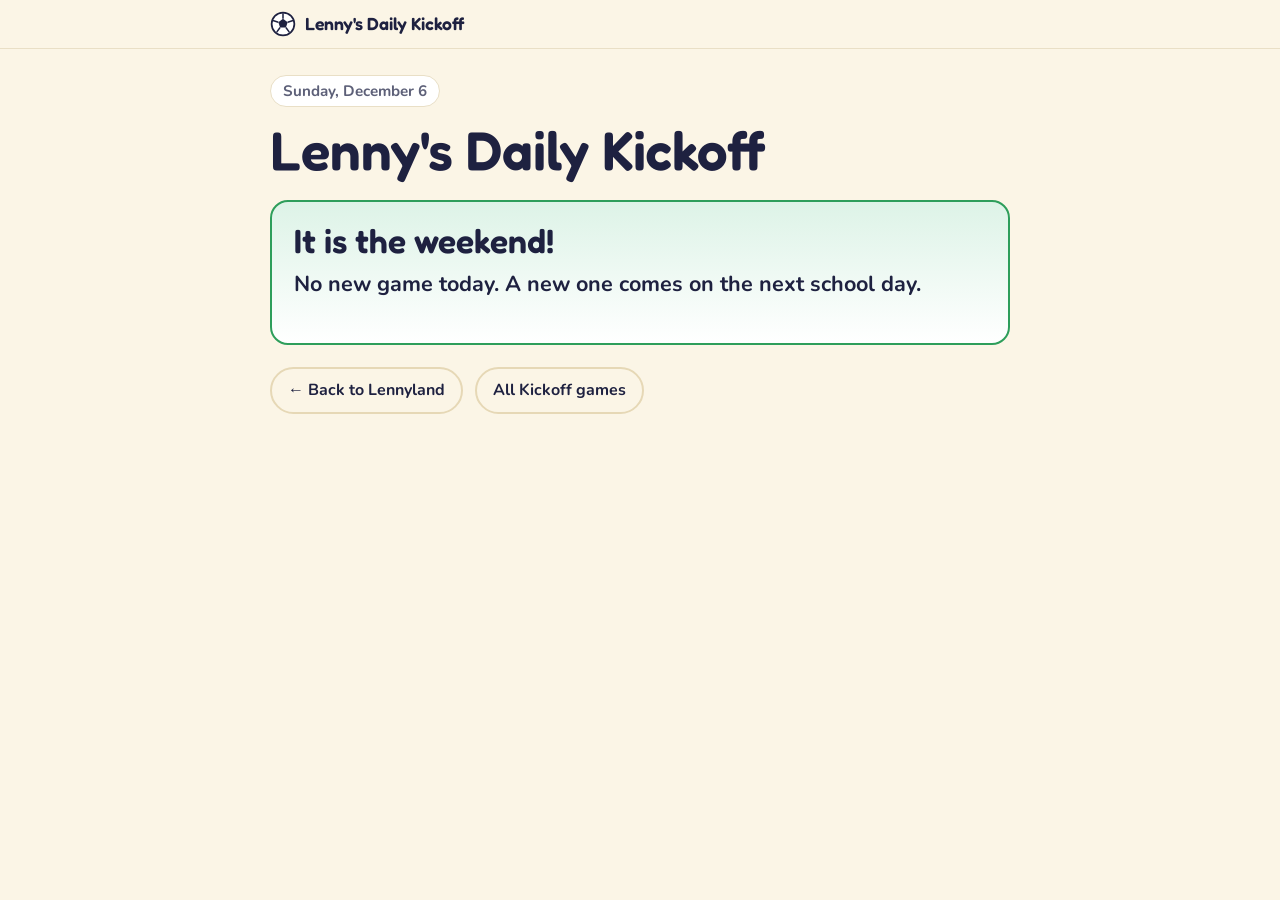
==== commit 4b319668: "Add a Back to Lennyland button on the home page and each game's first screen Co-Authored-By: Claude " ====
--- a/index.html
+++ b/index.html
@@ -63,7 +63,7 @@
       h+='<div class="hubcard"><h2>This week</h2><div class="weeklist">'+weekEds.map(e=>{ const d=done(p,e), replay=e.date<TODAY;
         return '<a class="weekrow'+(d?' done':'')+'" href="'+esc(e.path)+QS+'"><span class="st">'+(d?'&#10003;':e.n)+'</span><span>'+esc(e.title)+'<small>'+esc(L.dayName(e.date))+'</small></span><span class="go">'+(d?'Done':replay?'Replay':'Play')+'</span></a>'; }).join('')+'</div></div>';
     }
-    h+='<div class="next"><a class="btn ghost small" href="e/'+QS+'">All games</a></div></section>';
+    h+='<div class="next"><a class="btn ghost small" href="https://lennyland.games/">&larr; Back to Lennyland</a><a class="btn ghost small" href="e/'+QS+'">All Kickoff games</a></div></section>';
     document.getElementById('hub').innerHTML=h;
     document.getElementById('who').innerHTML = p ? '<span class="statpill" title="Total goals">'+L.ICON.ball+'<span class="num">'+p.goals+'</span></span>' : '';
     document.querySelectorAll('[data-switch]').forEach(b=>b.onclick=()=>{ DB.last=b.dataset.switch; L.save(); render(data); });
